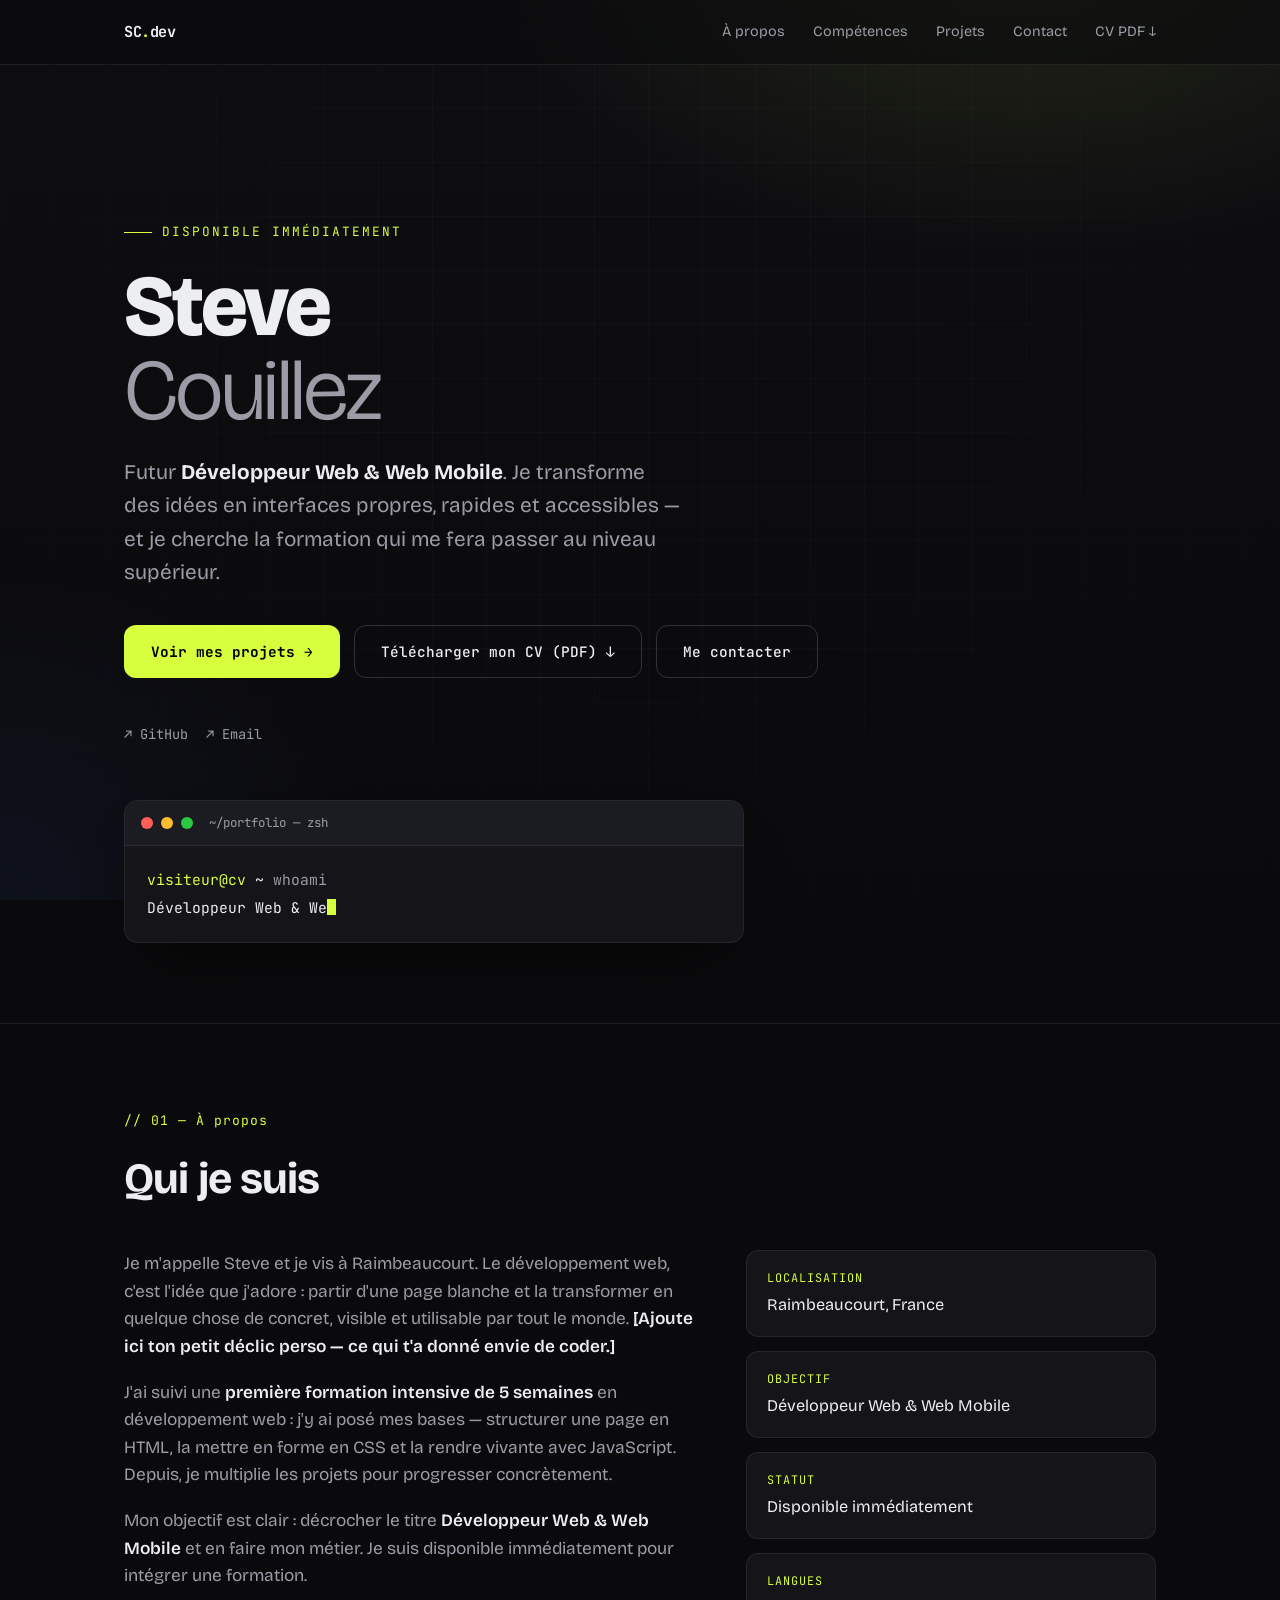
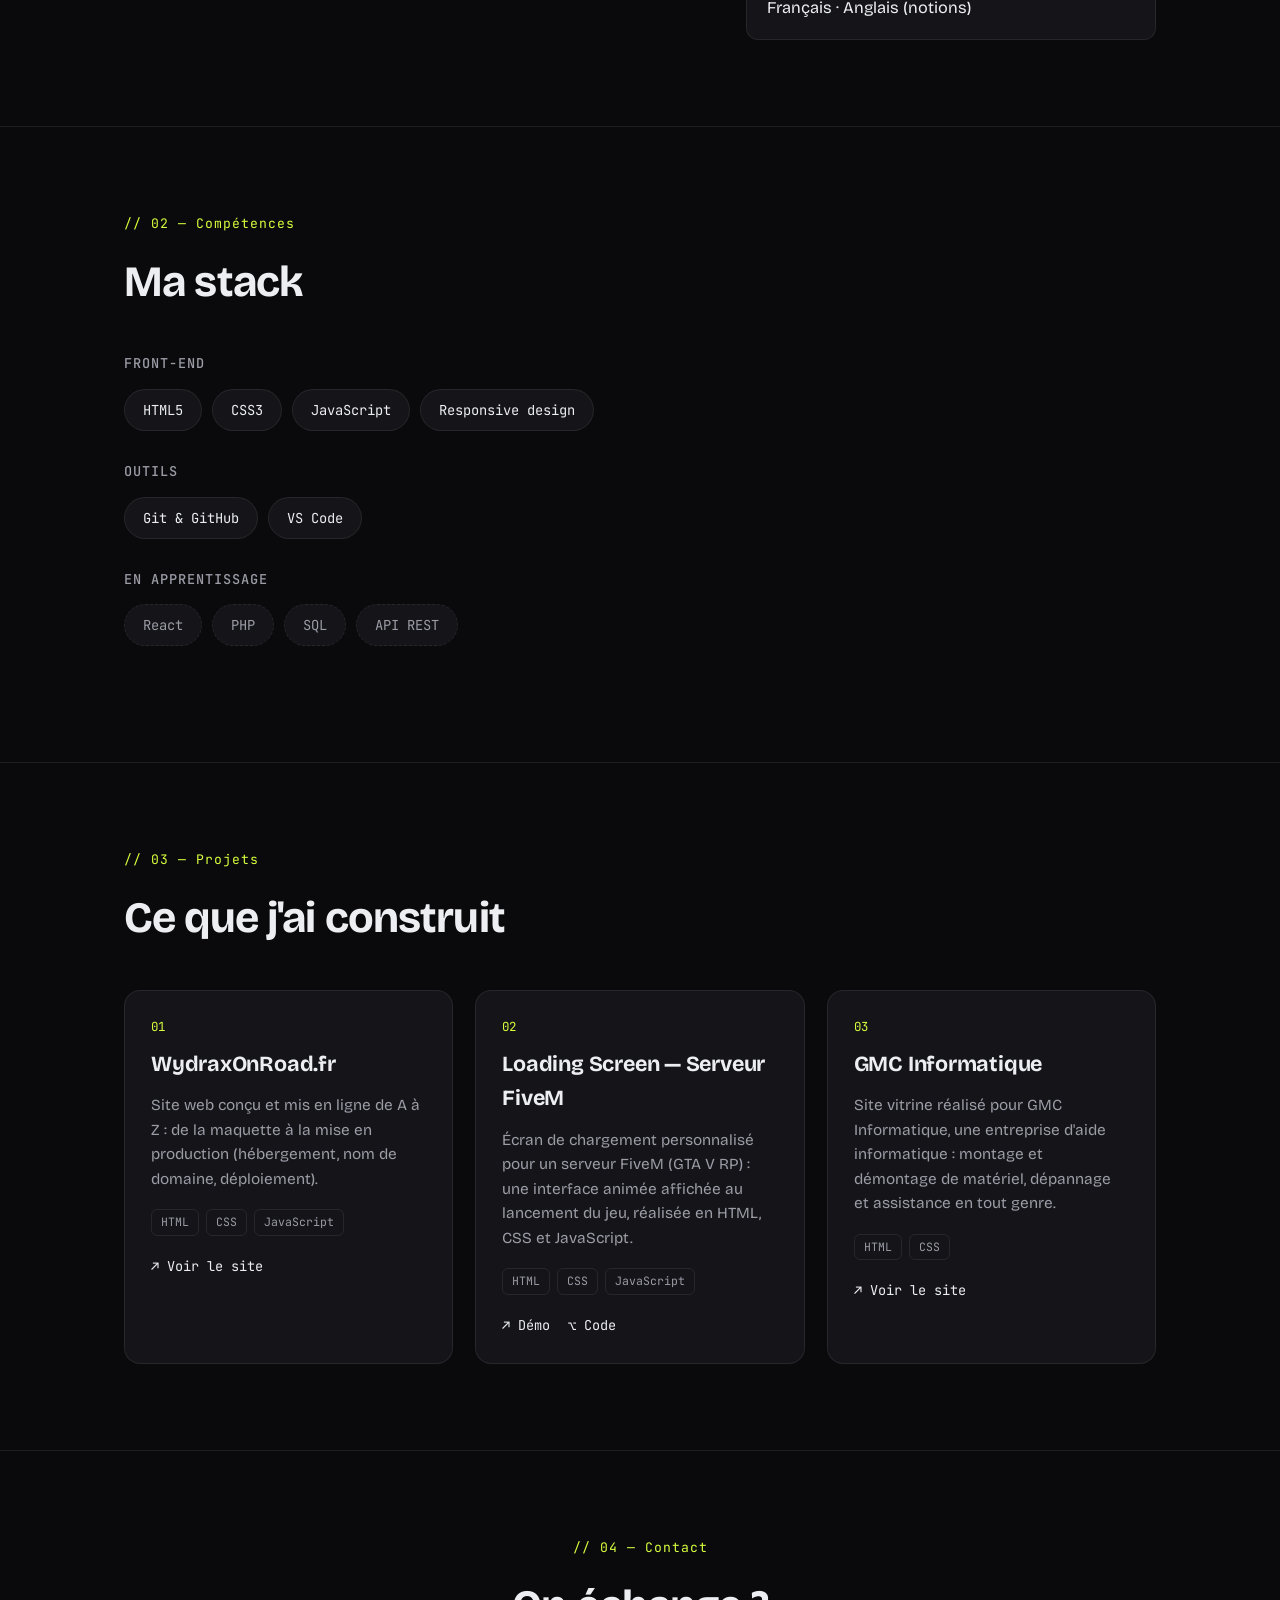
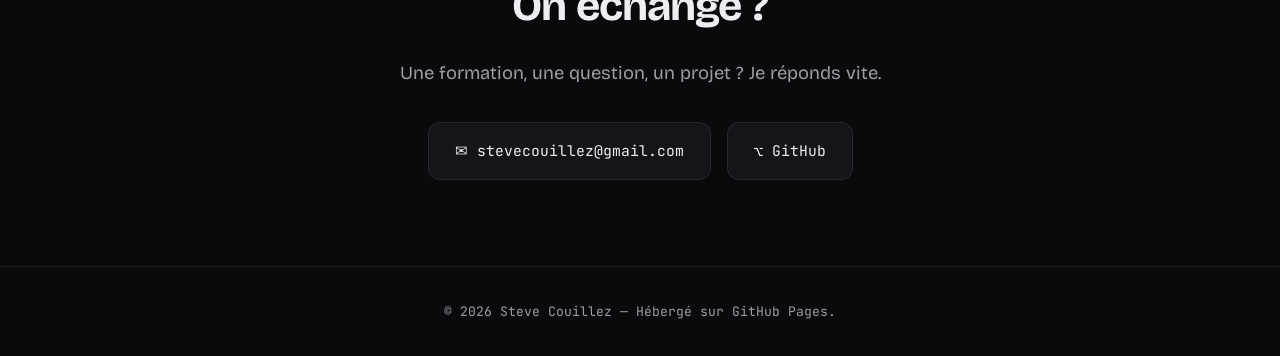
==== index.html @ 57ec1c97 "Add download links for CV in index.html" ====
<!DOCTYPE html>
<!--
  ════════════════════════════════════════════════════════════════
  CV / PORTFOLIO — Steve Couillez · Développeur Web & Web Mobile
  ────────────────────────────────────────────────────────────────
  POUR METTRE À JOUR LE SITE :
   - Édite ce fichier sur GitHub (icône crayon) ou ré-uploade-le.
   - Garde bien le nom  index.html . Pages redéploie tout seul (~1 min).
  ════════════════════════════════════════════════════════════════
-->
<html lang="fr">
<head>
<meta charset="UTF-8" />
<meta name="viewport" content="width=device-width, initial-scale=1.0" />
<title>Steve Couillez — Développeur Web &amp; Web Mobile</title>
<meta name="description" content="CV en ligne de Steve Couillez, en formation Développeur Web & Web Mobile." />

<link rel="preconnect" href="https://fonts.googleapis.com">
<link rel="preconnect" href="https://fonts.gstatic.com" crossorigin>
<link href="https://fonts.googleapis.com/css2?family=Bricolage+Grotesque:opsz,wght@12..96,300;12..96,400;12..96,500;12..96,700;12..96,800&family=JetBrains+Mono:wght@400;500;700&display=swap" rel="stylesheet">

<style>
  :root{
    --bg:#0a0a0c;
    --bg-2:#0e0e12;
    --surface:#141419;
    --surface-2:#1b1b22;
    --border:rgba(255,255,255,.08);
    --border-strong:rgba(255,255,255,.16);
    --text:#edeef2;
    --muted:#9b9ca6;
    --accent:#d7ff3e;
    --accent-dim:rgba(215,255,62,.14);
    --font-display:'Bricolage Grotesque',sans-serif;
    --font-mono:'JetBrains Mono',monospace;
    --maxw:1080px;
  }

  *{margin:0;padding:0;box-sizing:border-box}
  html{scroll-behavior:smooth;scroll-padding-top:90px}

  body{
    background:var(--bg);
    color:var(--text);
    font-family:var(--font-display);
    font-weight:400;
    line-height:1.6;
    -webkit-font-smoothing:antialiased;
    overflow-x:hidden;
    position:relative;
  }

  body::before{
    content:"";position:fixed;inset:0;z-index:-2;
    background:
      radial-gradient(900px 500px at 80% -5%, rgba(215,255,62,.10), transparent 60%),
      radial-gradient(700px 600px at 0% 100%, rgba(70,120,255,.07), transparent 55%),
      linear-gradient(var(--bg-2),var(--bg));
  }
  body::after{
    content:"";position:fixed;inset:0;z-index:-1;pointer-events:none;
    background-image:
      linear-gradient(rgba(255,255,255,.022) 1px,transparent 1px),
      linear-gradient(90deg,rgba(255,255,255,.022) 1px,transparent 1px);
    background-size:54px 54px;
    mask-image:radial-gradient(circle at 50% 35%,#000 30%,transparent 90%);
  }

  ::selection{background:var(--accent);color:#000}

  a{color:inherit;text-decoration:none}
  .wrap{max-width:var(--maxw);margin:0 auto;padding:0 24px}

  .mono{font-family:var(--font-mono);font-weight:500}
  .accent{color:var(--accent)}

  header.nav{
    position:sticky;top:0;z-index:50;
    backdrop-filter:blur(14px);
    background:rgba(10,10,12,.6);
    border-bottom:1px solid var(--border);
  }
  .nav-inner{display:flex;align-items:center;justify-content:space-between;height:64px}
  .brand{font-family:var(--font-mono);font-weight:700;letter-spacing:-.5px;font-size:.95rem}
  .brand .dot{color:var(--accent)}
  .nav-links{display:flex;gap:28px;align-items:center}
  .nav-links a{font-size:.9rem;color:var(--muted);transition:color .2s;position:relative}
  .nav-links a:hover{color:var(--text)}
  .nav-links a::after{content:"";position:absolute;left:0;bottom:-6px;height:2px;width:0;background:var(--accent);transition:width .25s}
  .nav-links a:hover::after{width:100%}
  .burger{display:none;background:none;border:0;color:var(--text);font-size:1.5rem;line-height:1;cursor:pointer;padding:6px 4px}

  .hero{padding:clamp(70px,12vw,150px) 0 80px}
  .eyebrow{
    font-family:var(--font-mono);font-size:.8rem;color:var(--accent);
    letter-spacing:2px;text-transform:uppercase;margin-bottom:22px;
    display:inline-flex;align-items:center;gap:10px;
  }
  .eyebrow::before{content:"";width:28px;height:1px;background:var(--accent)}
  .hero h1{
    font-size:clamp(2.6rem,8vw,5.4rem);font-weight:800;line-height:.98;
    letter-spacing:-.03em;margin-bottom:22px;
  }
  .hero h1 .line2{color:var(--muted);font-weight:300}
  .hero .lead{font-size:clamp(1.05rem,2.4vw,1.3rem);color:var(--muted);max-width:560px;margin-bottom:36px}
  .hero-cta{display:flex;gap:14px;flex-wrap:wrap;margin-bottom:46px}
  .btn{
    font-family:var(--font-mono);font-size:.9rem;font-weight:500;
    padding:14px 26px;border-radius:12px;transition:.2s;cursor:pointer;border:1px solid transparent;
    display:inline-flex;align-items:center;gap:10px;
  }
  .btn-primary{background:var(--accent);color:#000;font-weight:700}
  .btn-primary:hover{transform:translateY(-2px);box-shadow:0 14px 30px rgba(215,255,62,.25)}
  .btn-ghost{border-color:var(--border-strong);color:var(--text)}
  .btn-ghost:hover{border-color:var(--accent);color:var(--accent)}
  .socials{display:flex;gap:18px;flex-wrap:wrap}
  .socials a{color:var(--muted);font-family:var(--font-mono);font-size:.85rem;transition:.2s}
  .socials a:hover{color:var(--accent)}

  .terminal{
    margin-top:54px;border:1px solid var(--border);border-radius:14px;overflow:hidden;
    background:var(--surface);box-shadow:0 30px 60px -30px rgba(0,0,0,.8);max-width:620px;
  }
  .term-bar{display:flex;align-items:center;gap:8px;padding:12px 16px;border-bottom:1px solid var(--border);background:var(--surface-2)}
  .term-bar i{width:12px;height:12px;border-radius:50%;display:block;flex:none}
  .term-bar i:nth-child(1){background:#ff5f57}
  .term-bar i:nth-child(2){background:#febc2e}
  .term-bar i:nth-child(3){background:#28c840}
  .term-bar span{margin-left:8px;font-family:var(--font-mono);font-size:.78rem;color:var(--muted)}
  .term-body{padding:20px 22px;font-family:var(--font-mono);font-size:.92rem;line-height:1.9;word-break:break-word}
  .term-body .prompt{color:var(--accent)}
  .term-body .out{color:var(--muted)}
  #typed{color:var(--text)}
  .cursor{display:inline-block;width:9px;height:1.05em;background:var(--accent);vertical-align:-2px;animation:blink 1s steps(1) infinite}
  @keyframes blink{50%{opacity:0}}

  section{padding:86px 0;border-top:1px solid var(--border)}
  .sec-tag{font-family:var(--font-mono);color:var(--accent);font-size:.82rem;letter-spacing:1px;margin-bottom:14px}
  .sec-title{font-size:clamp(1.8rem,4vw,2.7rem);font-weight:700;letter-spacing:-.02em;margin-bottom:36px}

  .about-grid{display:grid;grid-template-columns:1.4fr 1fr;gap:48px;align-items:start}
  .about-grid p{color:var(--muted);font-size:1.08rem;margin-bottom:18px}
  .about-grid p strong{color:var(--text);font-weight:600}
  .facts{display:flex;flex-direction:column;gap:14px}
  .fact{border:1px solid var(--border);border-radius:12px;padding:18px 20px;background:var(--surface)}
  .fact .k{font-family:var(--font-mono);font-size:.74rem;color:var(--accent);letter-spacing:1px;text-transform:uppercase}
  .fact .v{font-size:1.02rem;margin-top:4px}

  .skill-block{margin-bottom:30px}
  .skill-block h3{font-family:var(--font-mono);font-size:.85rem;color:var(--muted);font-weight:500;margin-bottom:14px;letter-spacing:1px}
  .chips{display:flex;flex-wrap:wrap;gap:10px}
  .chip{border:1px solid var(--border);background:var(--surface);border-radius:999px;padding:9px 18px;font-family:var(--font-mono);font-size:.86rem;transition:.2s;cursor:default}
  .chip:hover{border-color:var(--accent);color:var(--accent);transform:translateY(-2px)}
  .chip.learning{border-style:dashed;color:var(--muted)}

  .projects{display:grid;grid-template-columns:repeat(auto-fit,minmax(min(100%,300px),1fr));gap:22px}
  .card{border:1px solid var(--border);border-radius:16px;background:var(--surface);padding:26px;transition:.25s;position:relative;overflow:hidden}
  .card::before{content:"";position:absolute;inset:0;background:var(--accent-dim);opacity:0;transition:.25s}
  .card:hover{transform:translateY(-5px);border-color:var(--border-strong)}
  .card:hover::before{opacity:1}
  .card>*{position:relative}
  .card .num{font-family:var(--font-mono);font-size:.78rem;color:var(--accent)}
  .card h3{font-size:1.35rem;font-weight:700;margin:10px 0 12px;letter-spacing:-.01em}
  .card p{color:var(--muted);font-size:.96rem;margin-bottom:18px}
  .tags{display:flex;flex-wrap:wrap;gap:7px;margin-bottom:20px}
  .tags span{font-family:var(--font-mono);font-size:.72rem;color:var(--muted);border:1px solid var(--border);padding:3px 9px;border-radius:6px}
  .card-links{display:flex;gap:18px;flex-wrap:wrap;font-family:var(--font-mono);font-size:.85rem}
  .card-links a{color:var(--text);transition:.2s;display:inline-flex;align-items:center;gap:6px}
  .card-links a:hover{color:var(--accent)}

  .contact{text-align:center}
  .contact .sec-title{margin-bottom:18px}
  .contact .lead{color:var(--muted);font-size:1.15rem;max-width:520px;margin:0 auto 34px}
  .contact-grid{display:flex;gap:16px;justify-content:center;flex-wrap:wrap}
  .contact-grid a{border:1px solid var(--border);border-radius:12px;padding:16px 26px;background:var(--surface);font-family:var(--font-mono);font-size:.92rem;transition:.2s;word-break:break-word}
  .contact-grid a:hover{border-color:var(--accent);color:var(--accent);transform:translateY(-3px)}

  footer{border-top:1px solid var(--border);padding:34px 0;text-align:center;color:var(--muted);font-family:var(--font-mono);font-size:.82rem}

  .reveal{opacity:0;transform:translateY(28px);transition:opacity .7s ease,transform .7s ease}
  .reveal.in{opacity:1;transform:none}

  /* ───────── MOBILE ───────── */
  @media(max-width:760px){
    .burger{display:block}

    /* Menu déroulant plein écran sous la barre */
    .nav-links{
      display:none;
      position:absolute;
      top:100%; left:0; right:0;
      flex-direction:column;
      align-items:stretch;
      gap:0;
      background:rgba(10,10,12,.98);
      backdrop-filter:blur(14px);
      border-bottom:1px solid var(--border);
      padding:4px 24px 14px;
    }
    .nav-links.open{display:flex}
    .nav-links a{
      padding:15px 2px;
      font-size:1rem;
      color:var(--text);
      border-bottom:1px solid var(--border);
    }
    .nav-links a:last-child{border-bottom:0}
    .nav-links a::after{display:none}

    .hero{padding:60px 0 50px}
    .hero h1{font-size:clamp(2.4rem,13vw,3.4rem)}
    .terminal{margin-top:38px}
    section{padding:60px 0}
    .about-grid{grid-template-columns:1fr;gap:30px}
    .sec-title{margin-bottom:28px}
  }

  @media(max-width:430px){
    .wrap{padding:0 18px}
    .hero-cta{gap:10px}
    .hero-cta .btn{flex:1 1 auto;justify-content:center}
    .btn{padding:13px 18px;font-size:.85rem}
    .term-body{padding:16px 16px;font-size:.85rem}
    .card{padding:22px}
    .contact-grid{flex-direction:column}
    .contact-grid a{text-align:center}
  }

  @media(prefers-reduced-motion:reduce){
    *{animation:none!important;transition:none!important}
    .reveal{opacity:1;transform:none}
  }
</style>
</head>
<body>

<!-- ───────── NAV ───────── -->
<header class="nav">
  <div class="wrap nav-inner">
    <a href="#top" class="brand">SC<span class="dot">.</span>dev</a>
    <nav class="nav-links" id="navLinks">
      <a href="#apropos">À propos</a>
      <a href="#competences">Compétences</a>
      <a href="#projets">Projets</a>
      <a href="#contact">Contact</a>
      <a href="cv-steve-couillez.pdf" download>CV PDF ↓</a>
    </nav>
    <button class="burger" id="burger" aria-label="Ouvrir le menu" aria-expanded="false" aria-controls="navLinks">≡</button>
  </div>
</header>

<!-- ───────── HERO ───────── -->
<main id="top">
<section class="hero" style="border-top:0">
  <div class="wrap">
    <div class="eyebrow reveal">Disponible immédiatement</div>
    <h1 class="reveal">Steve<br><span class="line2">Couillez</span></h1>
    <p class="lead reveal">
      Futur <strong style="color:var(--text)">Développeur Web &amp; Web Mobile</strong>.
      Je transforme des idées en interfaces propres, rapides et accessibles —
      et je cherche la formation qui me fera passer au niveau supérieur.
    </p>
    <div class="hero-cta reveal">
      <a href="#projets" class="btn btn-primary">Voir mes projets →</a>
      <a href="cv-steve-couillez.pdf" download class="btn btn-ghost">Télécharger mon CV (PDF) ↓</a>
      <a href="#contact" class="btn btn-ghost">Me contacter</a>
    </div>
    <div class="socials reveal">
      <a href="https://github.com/CouillezSteve" target="_blank" rel="noopener">↗ GitHub</a>
      <a href="mailto:stevecouillez@gmail.com">↗ Email</a>
    </div>

    <div class="terminal reveal">
      <div class="term-bar"><i></i><i></i><i></i><span>~/portfolio — zsh</span></div>
      <div class="term-body">
        <div><span class="prompt">visiteur@cv</span> ~ <span class="out">whoami</span></div>
        <div><span id="typed"></span><span class="cursor"></span></div>
      </div>
    </div>
  </div>
</section>

<!-- ───────── À PROPOS ───────── -->
<section id="apropos">
  <div class="wrap">
    <div class="sec-tag reveal">// 01 — À propos</div>
    <h2 class="sec-title reveal">Qui je suis</h2>
    <div class="about-grid">
      <div class="reveal">
        <p>
          Je m'appelle Steve et je vis à Raimbeaucourt. Le développement web, c'est l'idée
          que j'adore : partir d'une page blanche et la transformer en quelque chose de
          concret, visible et utilisable par tout le monde.
          <strong>[Ajoute ici ton petit déclic perso — ce qui t'a donné envie de coder.]</strong>
        </p>
        <p>
          J'ai suivi une <strong>première formation intensive de 5 semaines</strong> en
          développement web : j'y ai posé mes bases — structurer une page en HTML, la mettre
          en forme en CSS et la rendre vivante avec JavaScript. Depuis, je multiplie les
          projets pour progresser concrètement.
        </p>
        <p>
          Mon objectif est clair : décrocher le titre
          <strong>Développeur Web &amp; Web Mobile</strong> et en faire mon métier.
          Je suis disponible immédiatement pour intégrer une formation.
        </p>
      </div>
      <div class="facts reveal">
        <div class="fact"><div class="k">Localisation</div><div class="v">Raimbeaucourt, France</div></div>
        <div class="fact"><div class="k">Objectif</div><div class="v">Développeur Web &amp; Web Mobile</div></div>
        <div class="fact"><div class="k">Statut</div><div class="v">Disponible immédiatement</div></div>
        <div class="fact"><div class="k">Langues</div><div class="v">Français · Anglais (notions)</div></div>
      </div>
    </div>
  </div>
</section>

<!-- ───────── COMPÉTENCES ───────── -->
<section id="competences">
  <div class="wrap">
    <div class="sec-tag reveal">// 02 — Compétences</div>
    <h2 class="sec-title reveal">Ma stack</h2>

    <div class="skill-block reveal">
      <h3>FRONT-END</h3>
      <div class="chips">
        <span class="chip">HTML5</span>
        <span class="chip">CSS3</span>
        <span class="chip">JavaScript</span>
        <span class="chip">Responsive design</span>
      </div>
    </div>

    <div class="skill-block reveal">
      <h3>OUTILS</h3>
      <div class="chips">
        <span class="chip">Git &amp; GitHub</span>
        <span class="chip">VS Code</span>
      </div>
    </div>

    <div class="skill-block reveal">
      <h3>EN APPRENTISSAGE</h3>
      <div class="chips">
        <span class="chip learning">React</span>
        <span class="chip learning">PHP</span>
        <span class="chip learning">SQL</span>
        <span class="chip learning">API REST</span>
      </div>
    </div>
  </div>
</section>

<!-- ───────── PROJETS ───────── -->
<section id="projets">
  <div class="wrap">
    <div class="sec-tag reveal">// 03 — Projets</div>
    <h2 class="sec-title reveal">Ce que j'ai construit</h2>
    <div class="projects">

      <article class="card reveal">
        <div class="num">01</div>
        <h3>WydraxOnRoad.fr</h3>
        <p>
          Site web conçu et mis en ligne de A à Z : de la maquette à la mise en production
          (hébergement, nom de domaine, déploiement).
          <!-- [Précise en une phrase ce que présente le site.] -->
        </p>
        <div class="tags"><span>HTML</span><span>CSS</span><span>JavaScript</span></div>
        <div class="card-links">
          <a href="https://wydraxonroad.fr" target="_blank" rel="noopener">↗ Voir le site</a>
        </div>
      </article>

      <article class="card reveal">
        <div class="num">02</div>
        <h3>Loading Screen — Serveur FiveM</h3>
        <p>
          Écran de chargement personnalisé pour un serveur FiveM (GTA&nbsp;V RP) : une
          interface animée affichée au lancement du jeu, réalisée en HTML, CSS et JavaScript.
        </p>
        <div class="tags"><span>HTML</span><span>CSS</span><span>JavaScript</span></div>
        <div class="card-links">
          <a href="https://couillezsteve.github.io/fivem-loadingscreen/" target="_blank" rel="noopener">↗ Démo</a>
          <a href="https://github.com/CouillezSteve/couillezsteve.github.io/tree/main/fivem-loadingscreen" target="_blank" rel="noopener">⌥ Code</a>
        </div>
      </article>

      <article class="card reveal">
        <div class="num">03</div>
        <h3>GMC Informatique</h3>
        <p>
          Site vitrine réalisé pour GMC Informatique, une entreprise d'aide informatique :
          montage et démontage de matériel, dépannage et assistance en tout genre.
        </p>
        <div class="tags"><span>HTML</span><span>CSS</span></div>
        <div class="card-links">
          <a href="https://ivory-caribou-557162.hostingersite.com/" target="_blank" rel="noopener">↗ Voir le site</a>
        </div>
      </article>

    </div>
  </div>
</section>

<!-- ───────── CONTACT ───────── -->
<section id="contact" class="contact">
  <div class="wrap">
    <div class="sec-tag reveal">// 04 — Contact</div>
    <h2 class="sec-title reveal">On échange&nbsp;?</h2>
    <p class="lead reveal">Une formation, une question, un projet&nbsp;? Je réponds vite.</p>
    <div class="contact-grid reveal">
      <a href="mailto:stevecouillez@gmail.com">✉ stevecouillez@gmail.com</a>
      <a href="https://github.com/CouillezSteve" target="_blank" rel="noopener">⌥ GitHub</a>
    </div>
  </div>
</section>
</main>

<footer>
  <div class="wrap">
    © <span id="year"></span> Steve Couillez — Hébergé sur GitHub Pages.
  </div>
</footer>

<script>
  document.getElementById('year').textContent = new Date().getFullYear();

  // Menu mobile : ouverture / fermeture propre
  (function(){
    var burger = document.getElementById('burger');
    var nav = document.getElementById('navLinks');
    if(!burger || !nav) return;
    function close(){ nav.classList.remove('open'); burger.setAttribute('aria-expanded','false'); burger.textContent='≡'; }
    burger.addEventListener('click', function(){
      var open = nav.classList.toggle('open');
      burger.setAttribute('aria-expanded', open ? 'true' : 'false');
      burger.textContent = open ? '✕' : '≡';
    });
    // Fermer le menu après avoir cliqué sur un lien
    nav.querySelectorAll('a').forEach(function(a){ a.addEventListener('click', close); });
  })();

  // Effet "machine à écrire"
  (function(){
    var el = document.getElementById('typed');
    var text = "Développeur Web & Web Mobile en devenir";
    var i = 0;
    function type(){
      if(i <= text.length){ el.textContent = text.slice(0, i); i++; setTimeout(type, 55); }
    }
    if(!window.matchMedia('(prefers-reduced-motion: reduce)').matches){ setTimeout(type, 600); }
    else { el.textContent = text; }
  })();

  // Apparition au scroll
  var io = new IntersectionObserver(function(entries){
    entries.forEach(function(e){
      if(e.isIntersecting){ e.target.classList.add('in'); io.unobserve(e.target); }
    });
  },{threshold:.12});
  document.querySelectorAll('.reveal').forEach(function(el,idx){
    el.style.transitionDelay = (idx % 4) * 80 + 'ms';
    io.observe(el);
  });
</script>
</body>
</html>
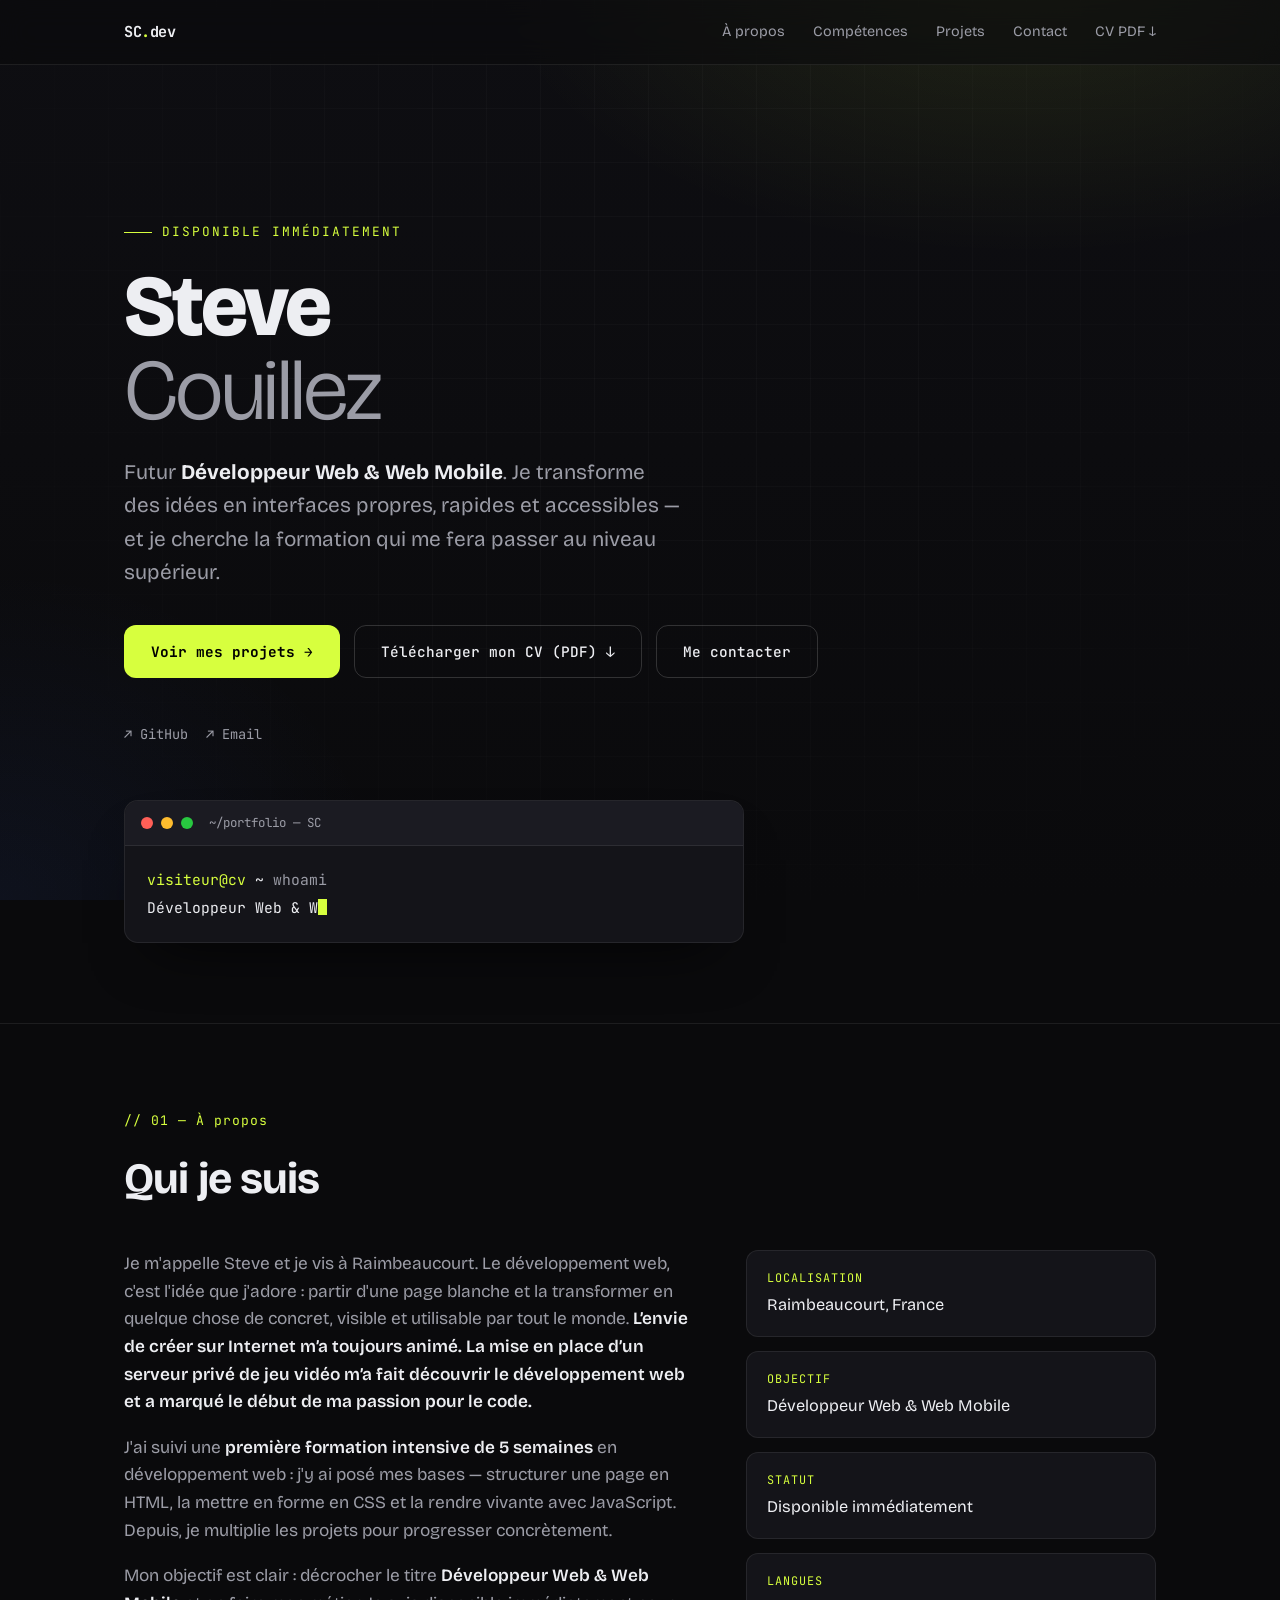
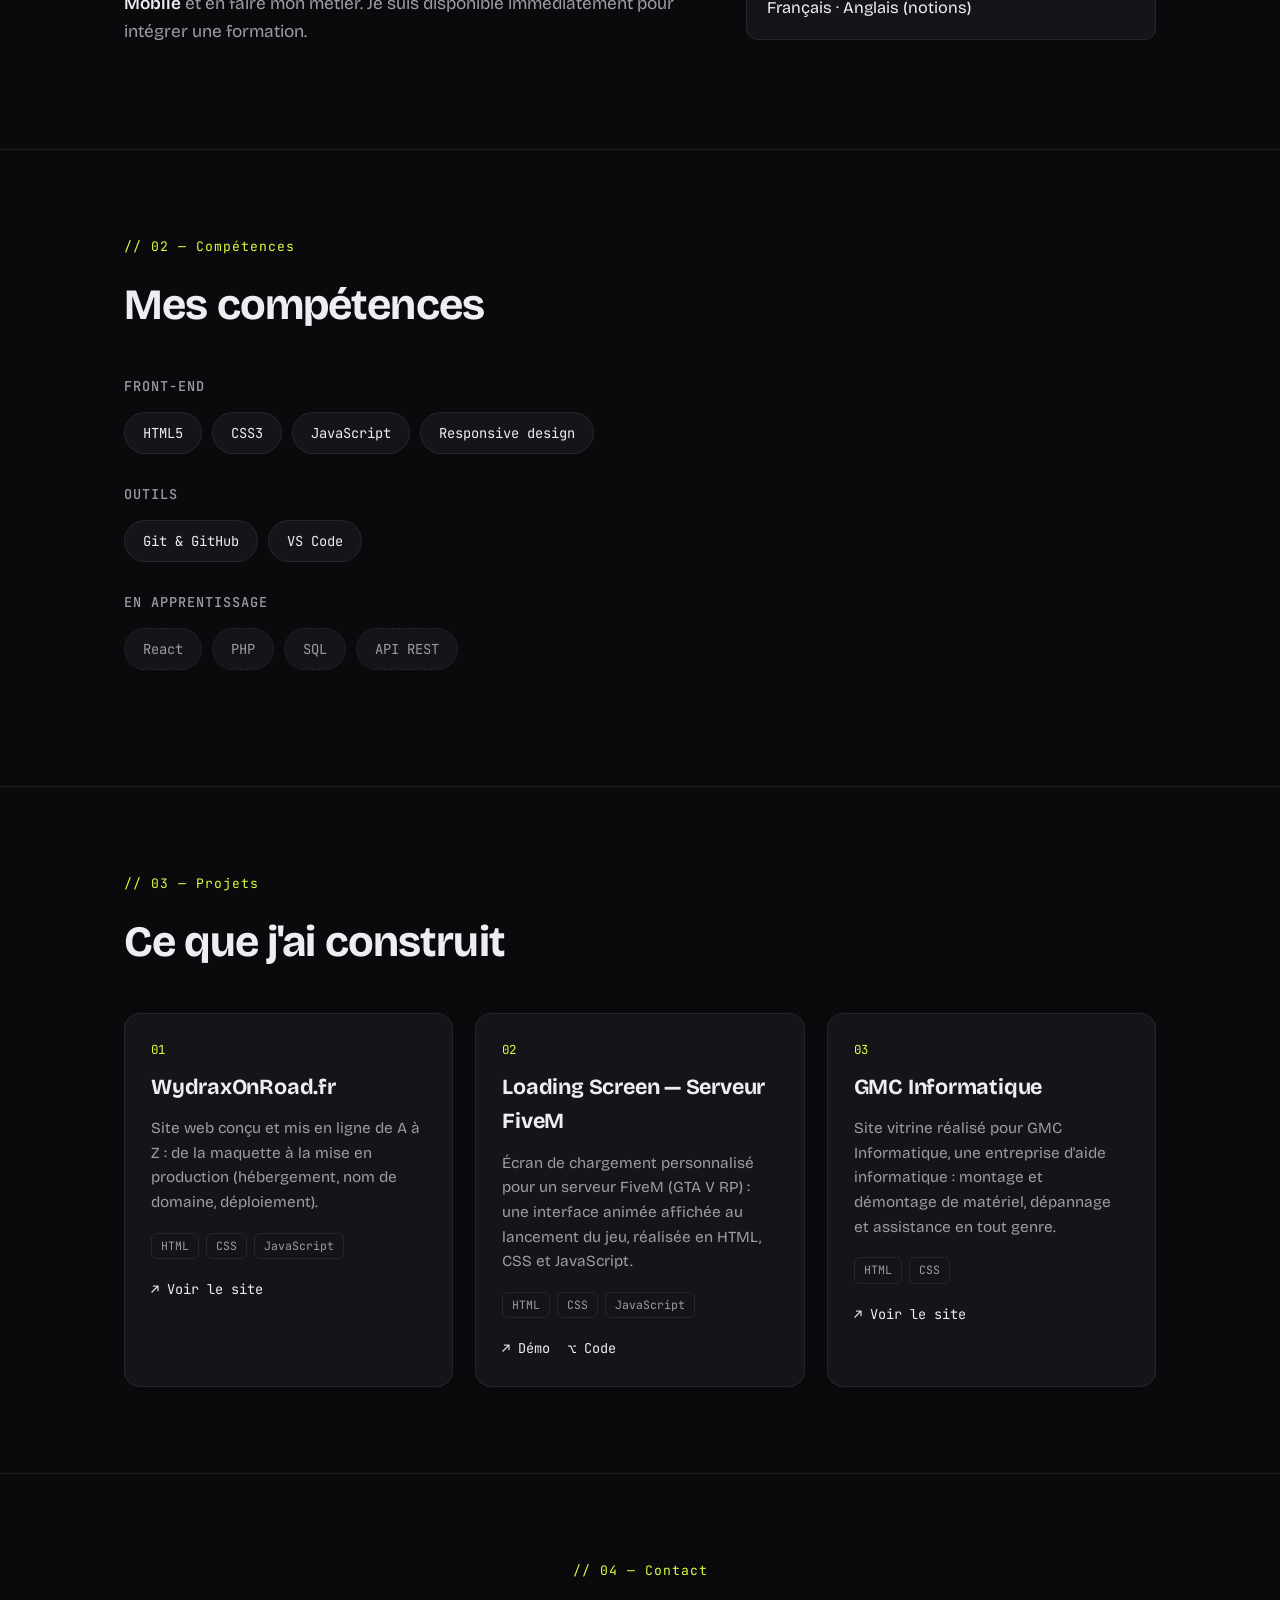
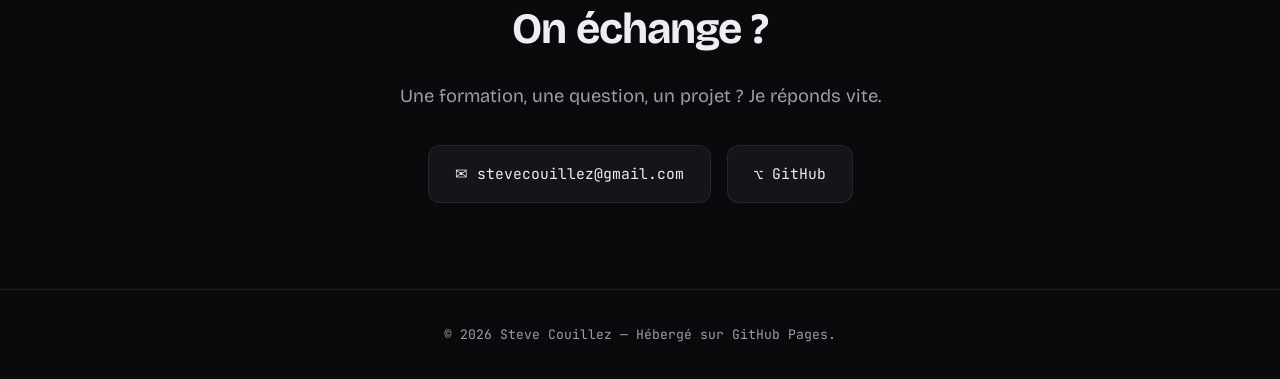
==== commit 125288ca: "Revise introduction text and section title Updated personal introduction and skills section titles." ====
--- a/index.html
+++ b/index.html
@@ -271,7 +271,7 @@
     </div>
 
     <div class="terminal reveal">
-      <div class="term-bar"><i></i><i></i><i></i><span>~/portfolio — zsh</span></div>
+      <div class="term-bar"><i></i><i></i><i></i><span>~/portfolio — SC</span></div>
       <div class="term-body">
         <div><span class="prompt">visiteur@cv</span> ~ <span class="out">whoami</span></div>
         <div><span id="typed"></span><span class="cursor"></span></div>
@@ -291,7 +291,7 @@
           Je m'appelle Steve et je vis à Raimbeaucourt. Le développement web, c'est l'idée
           que j'adore : partir d'une page blanche et la transformer en quelque chose de
           concret, visible et utilisable par tout le monde.
-          <strong>[Ajoute ici ton petit déclic perso — ce qui t'a donné envie de coder.]</strong>
+          <strong>L’envie de créer sur Internet m’a toujours animé. La mise en place d’un serveur privé de jeu vidéo m’a fait découvrir le développement web et a marqué le début de ma passion pour le code.</strong>
         </p>
         <p>
           J'ai suivi une <strong>première formation intensive de 5 semaines</strong> en
@@ -319,7 +319,7 @@
 <section id="competences">
   <div class="wrap">
     <div class="sec-tag reveal">// 02 — Compétences</div>
-    <h2 class="sec-title reveal">Ma stack</h2>
+    <h2 class="sec-title reveal">Mes compétences</h2>
 
     <div class="skill-block reveal">
       <h3>FRONT-END</h3>
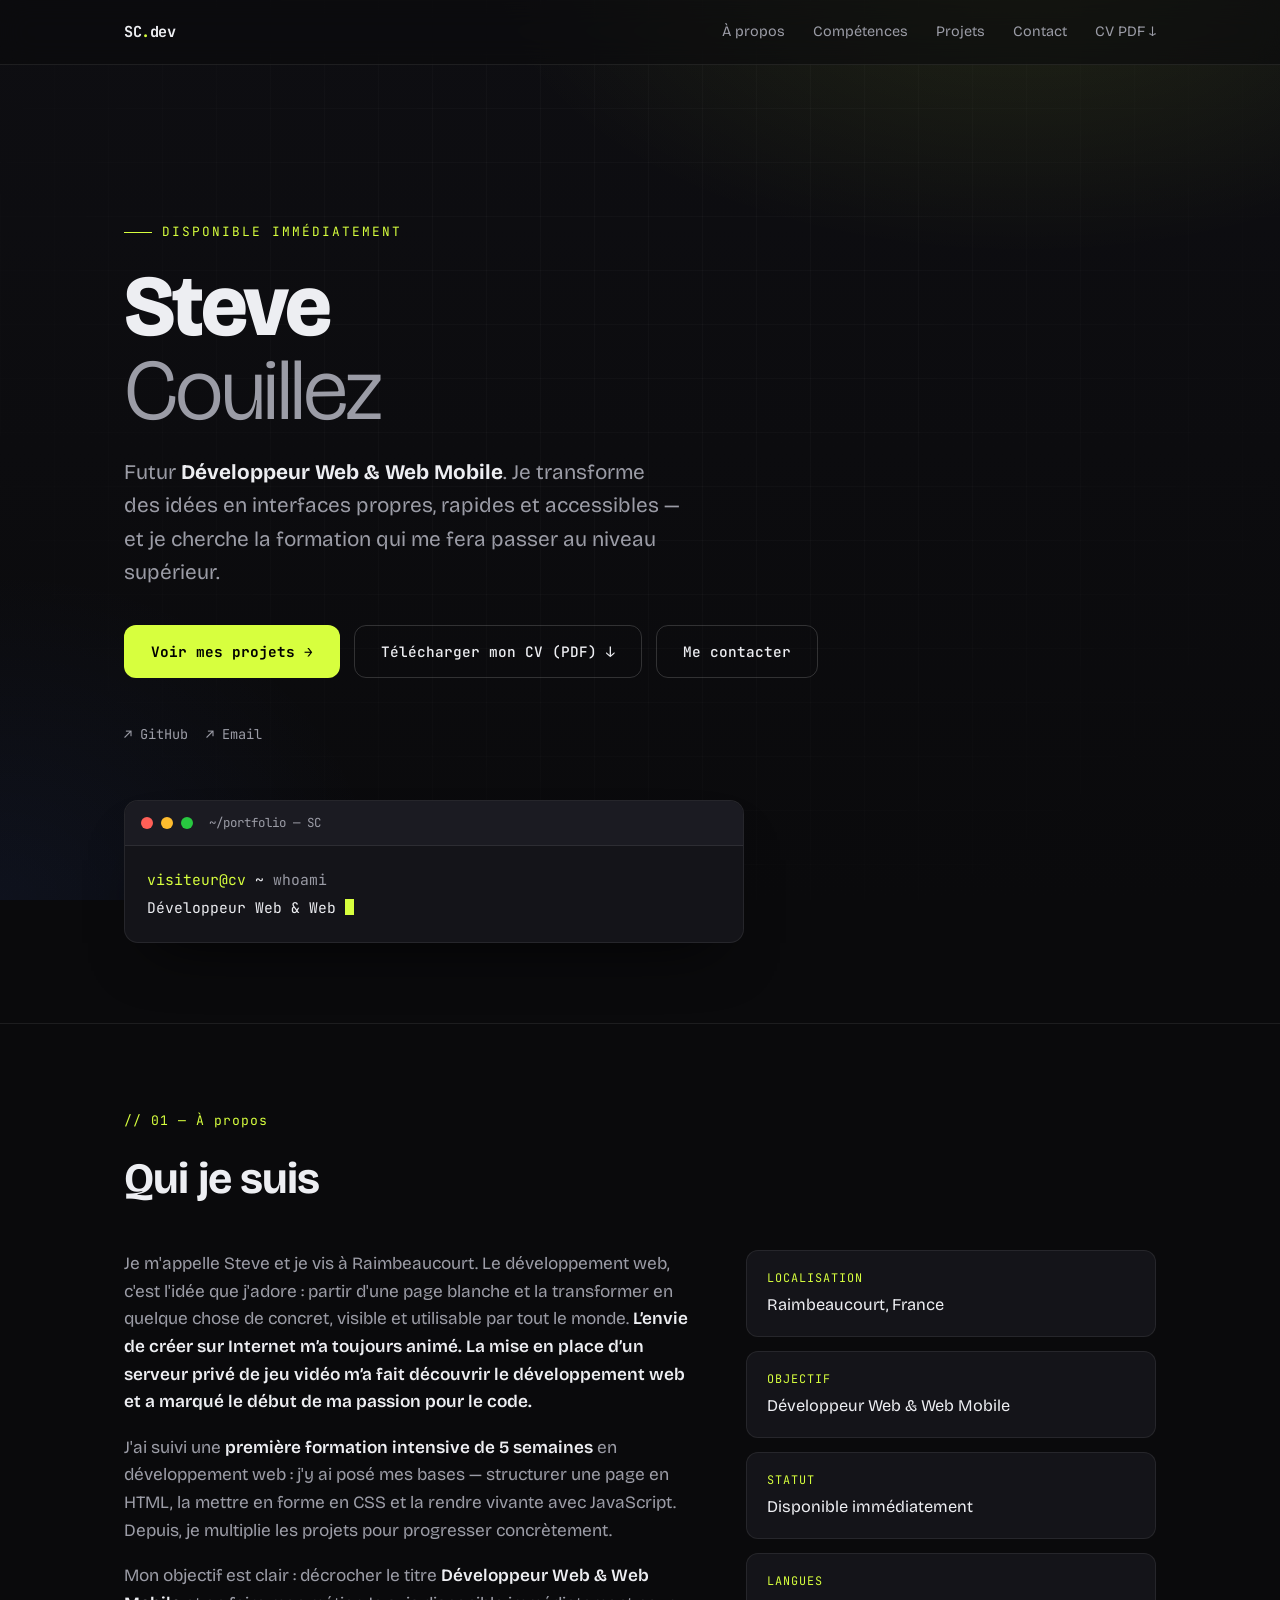
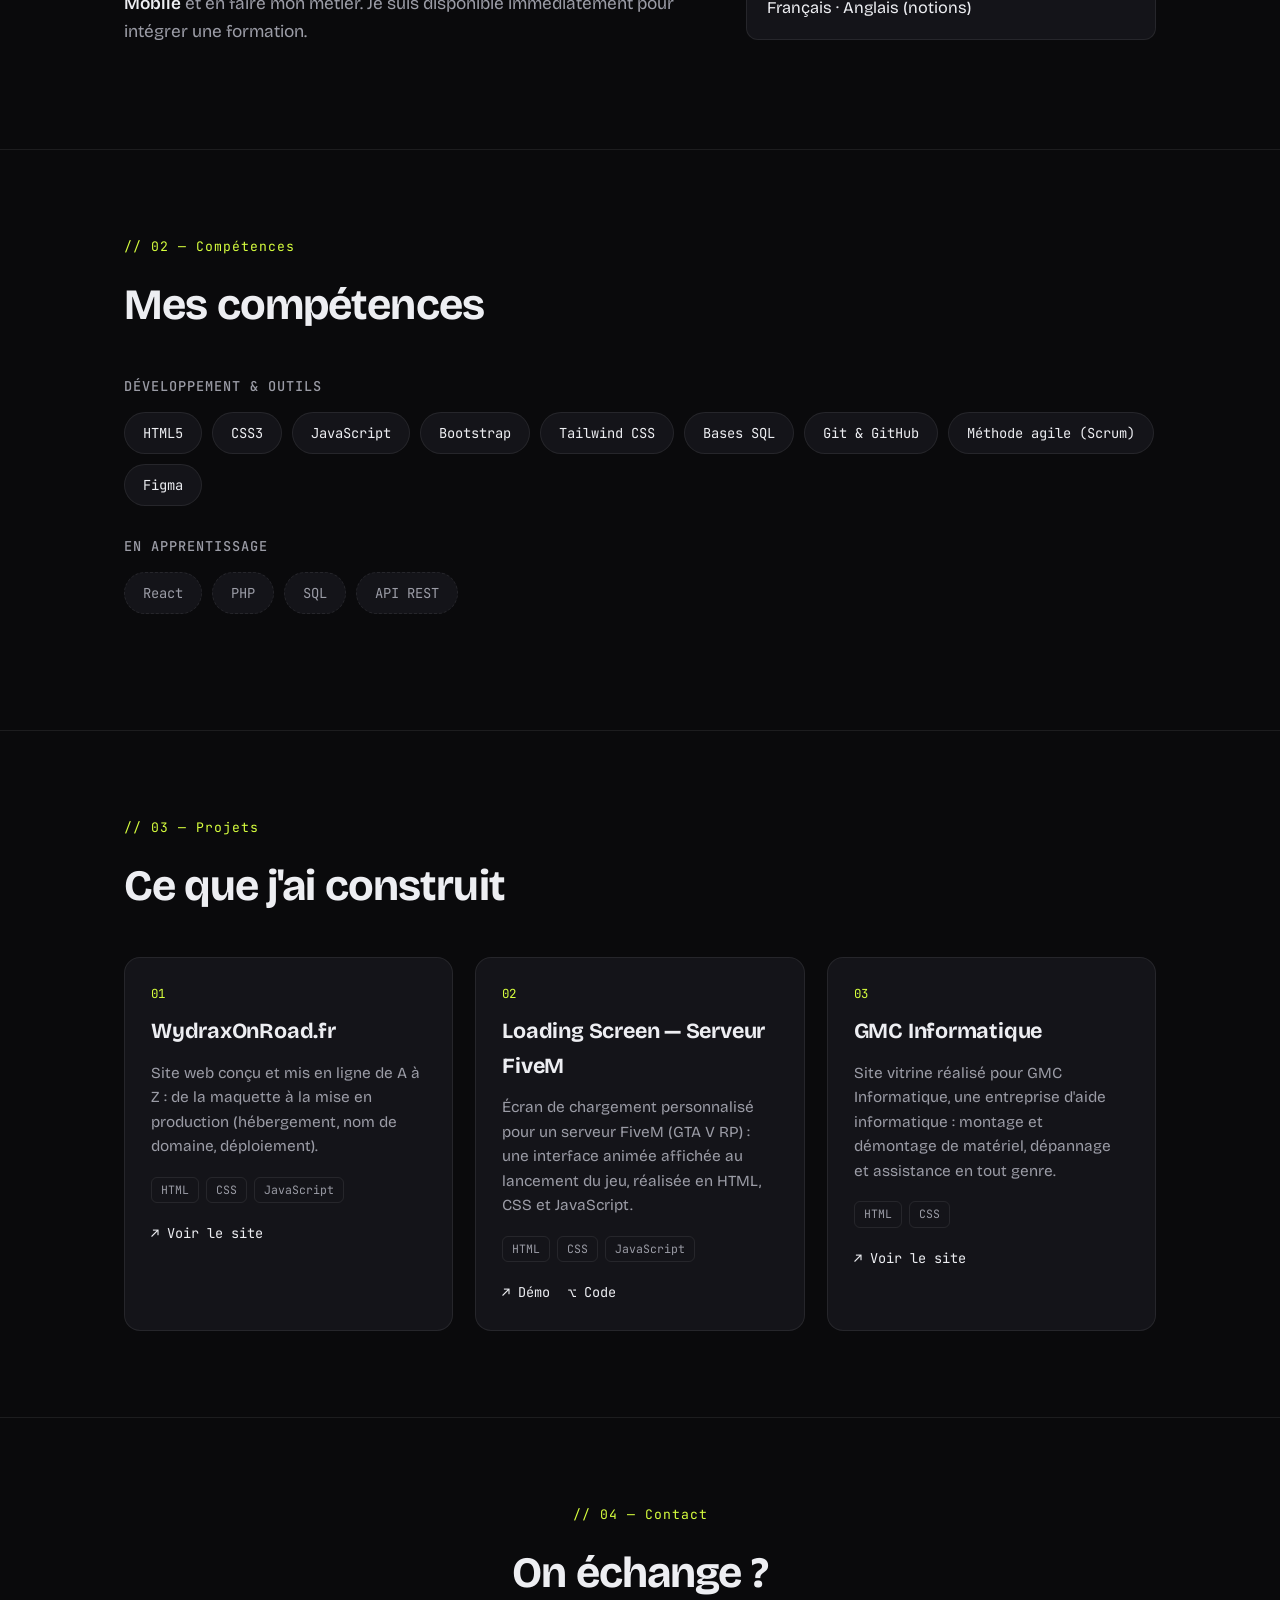
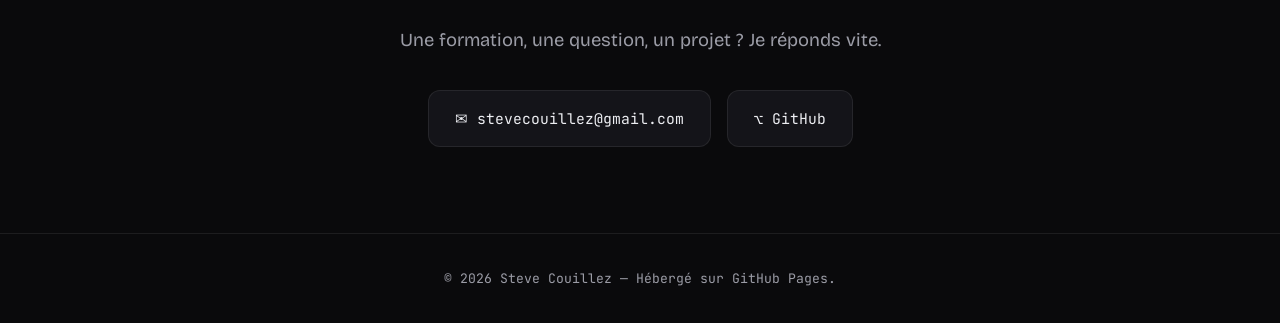
==== commit 03a5c2f7: "Update skill section with new competencies" ====
--- a/index.html
+++ b/index.html
@@ -322,20 +322,17 @@
     <h2 class="sec-title reveal">Mes compétences</h2>
 
     <div class="skill-block reveal">
-      <h3>FRONT-END</h3>
+      <h3>DÉVELOPPEMENT &amp; OUTILS</h3>
       <div class="chips">
         <span class="chip">HTML5</span>
         <span class="chip">CSS3</span>
         <span class="chip">JavaScript</span>
-        <span class="chip">Responsive design</span>
-      </div>
-    </div>
-
-    <div class="skill-block reveal">
-      <h3>OUTILS</h3>
-      <div class="chips">
+        <span class="chip">Bootstrap</span>
+        <span class="chip">Tailwind CSS</span>
+        <span class="chip">Bases SQL</span>
         <span class="chip">Git &amp; GitHub</span>
-        <span class="chip">VS Code</span>
+        <span class="chip">Méthode agile (Scrum)</span>
+        <span class="chip">Figma</span>
       </div>
     </div>
 
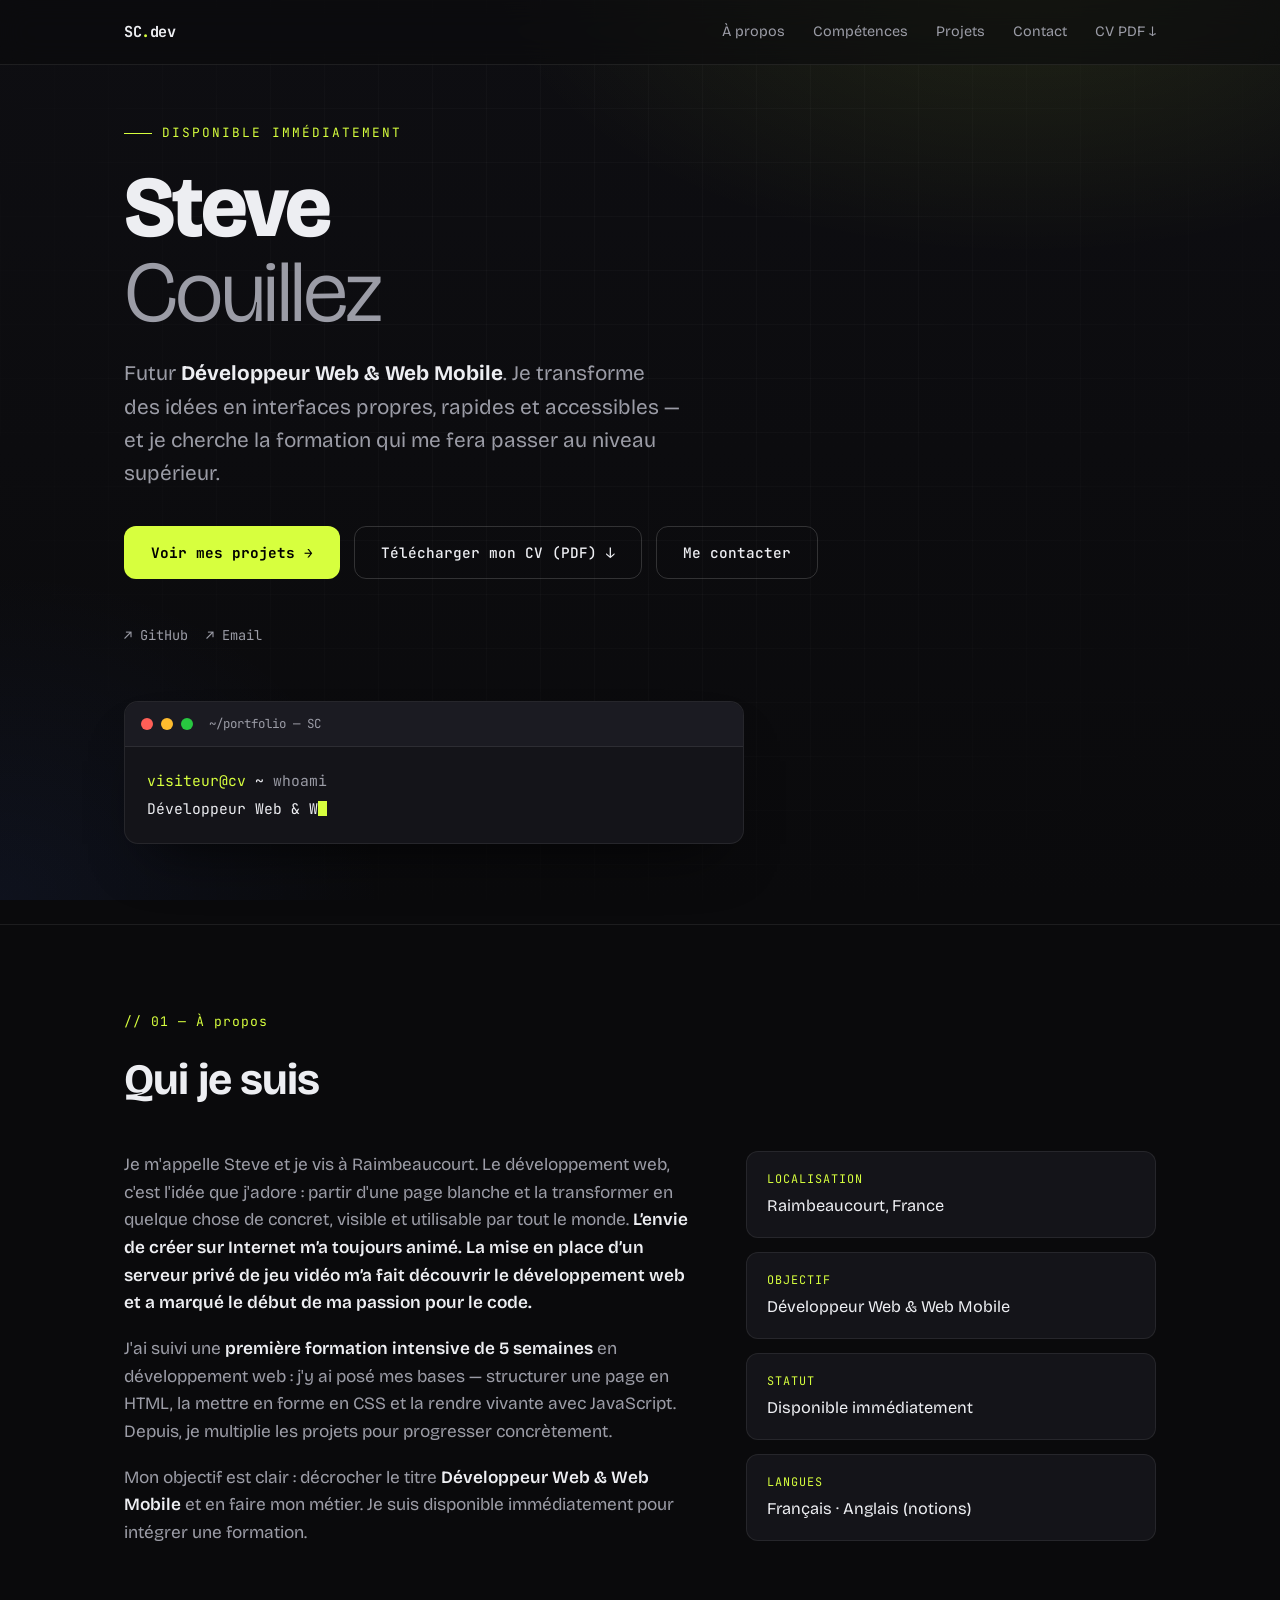
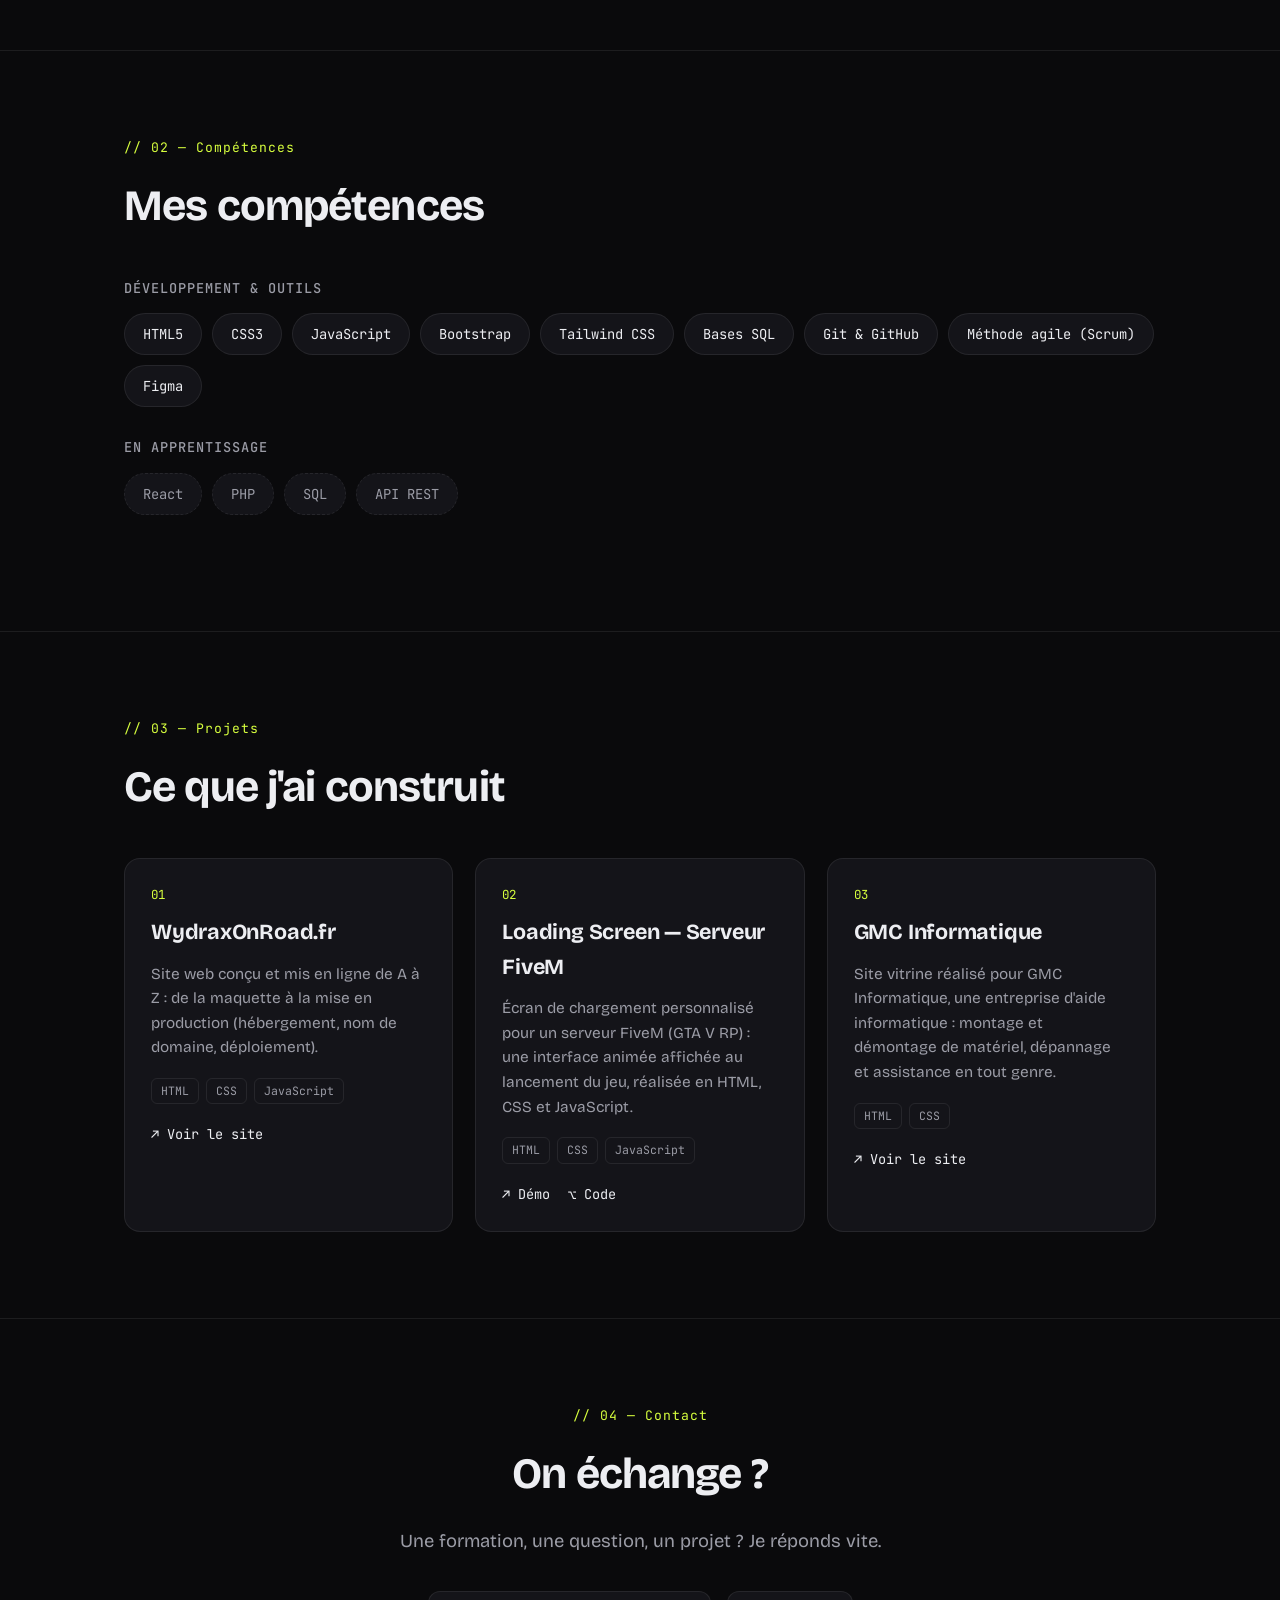
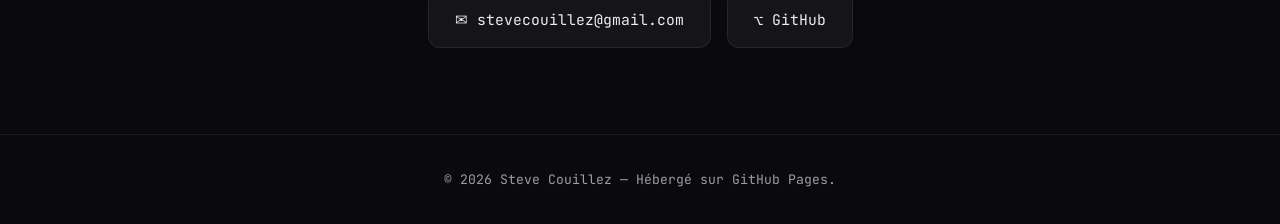
==== commit 072df55d: "Update instructions and adjust hero padding in HTML" ====
--- a/index.html
+++ b/index.html
@@ -4,7 +4,7 @@
   CV / PORTFOLIO — Steve Couillez · Développeur Web & Web Mobile
   ────────────────────────────────────────────────────────────────
   POUR METTRE À JOUR LE SITE :
-   - Édite ce fichier sur GitHub (icône crayon) ou ré-uploade-le.
+   - Édite ce fichier sur GitHub ou ré-uploade-le.
    - Garde bien le nom  index.html . Pages redéploie tout seul (~1 min).
   ════════════════════════════════════════════════════════════════
 -->
@@ -90,7 +90,7 @@
   .nav-links a:hover::after{width:100%}
   .burger{display:none;background:none;border:0;color:var(--text);font-size:1.5rem;line-height:1;cursor:pointer;padding:6px 4px}
 
-  .hero{padding:clamp(70px,12vw,150px) 0 80px}
+  .hero{padding:clamp(28px,4vw,52px) 0 80px}
   .eyebrow{
     font-family:var(--font-mono);font-size:.8rem;color:var(--accent);
     letter-spacing:2px;text-transform:uppercase;margin-bottom:22px;
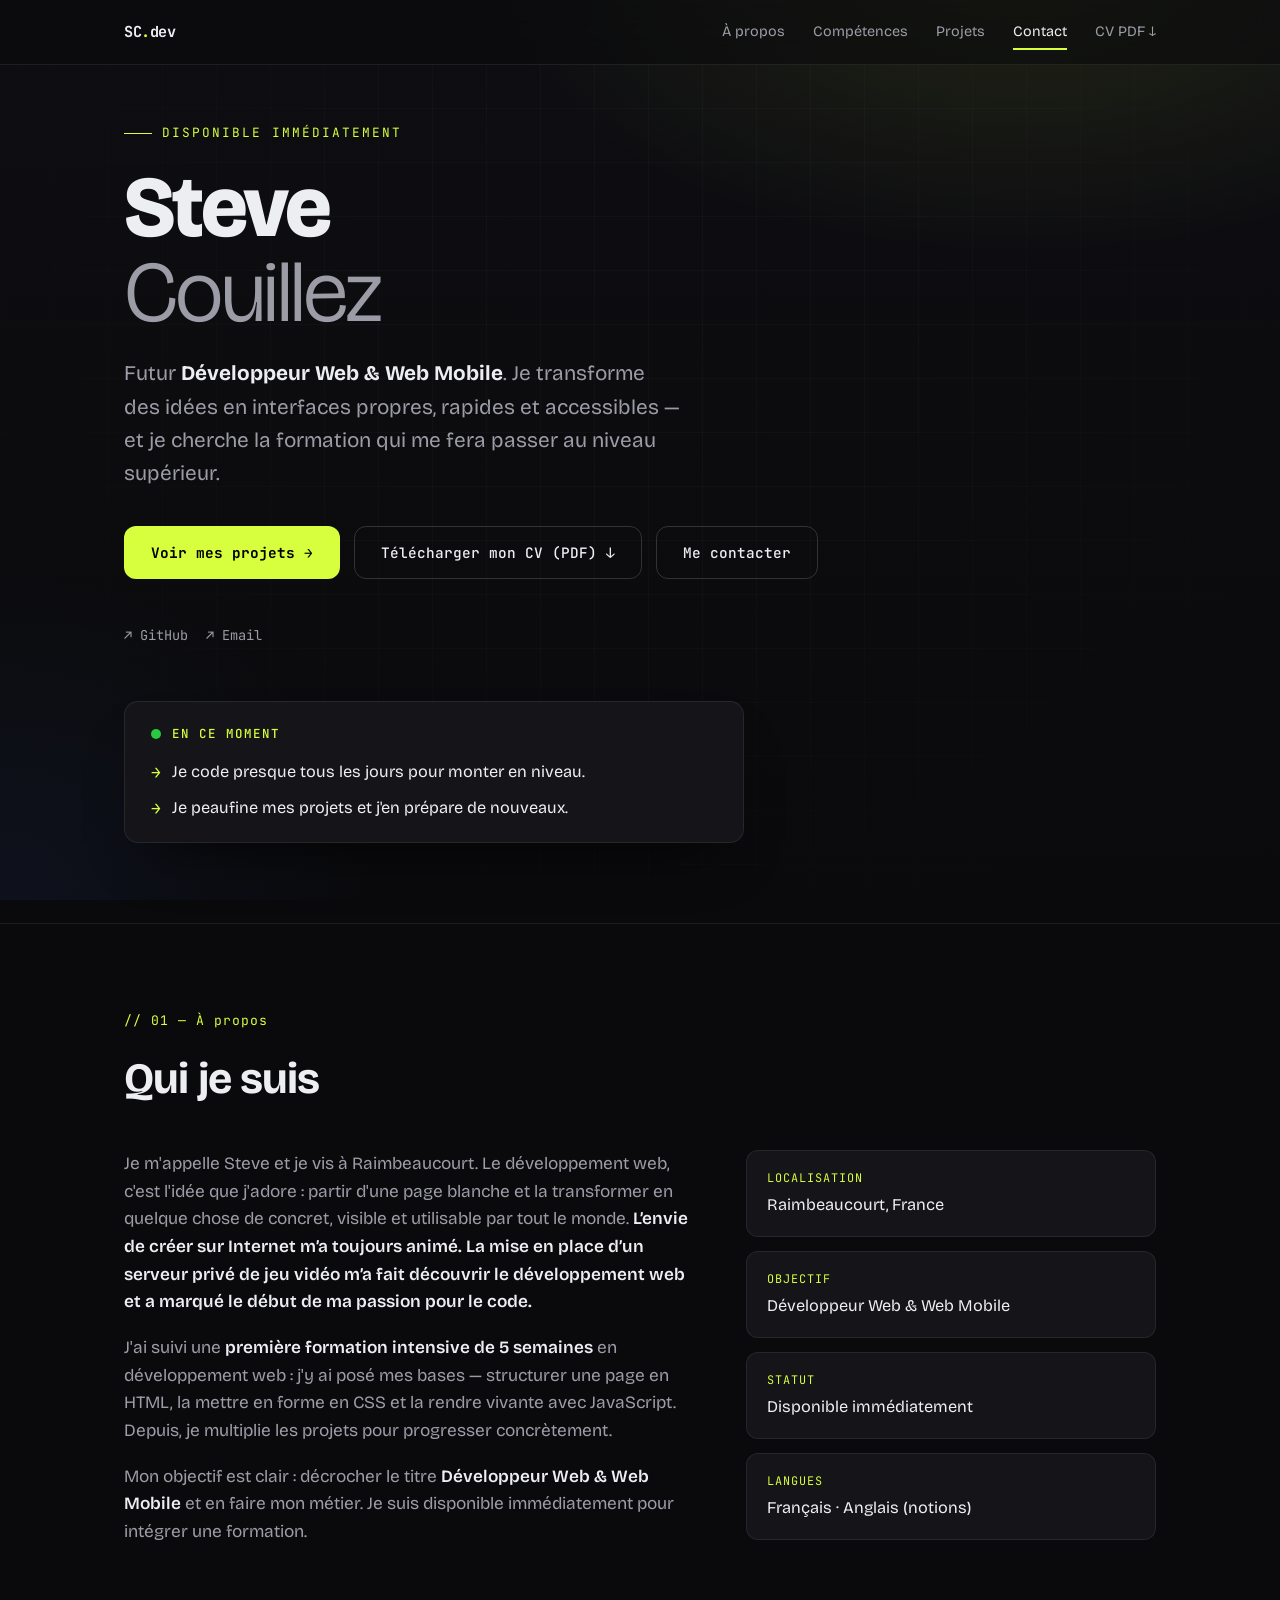
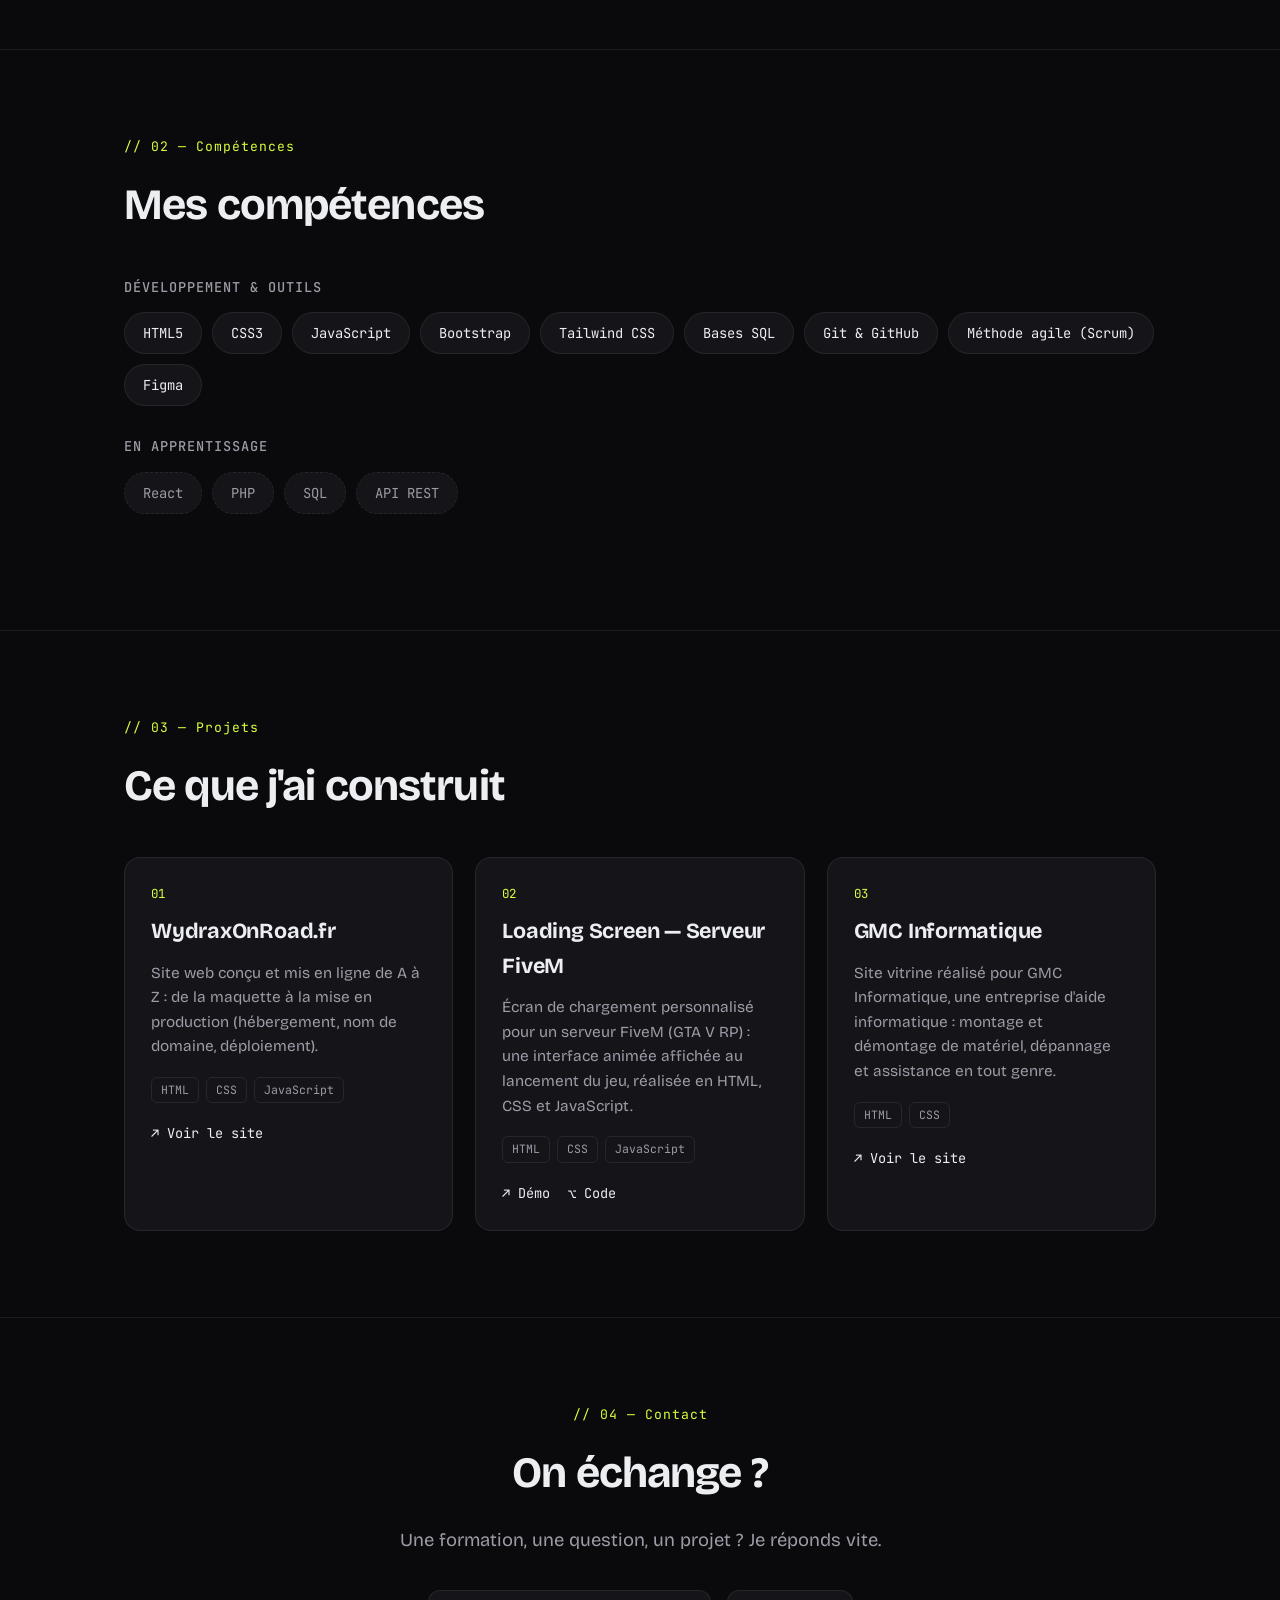
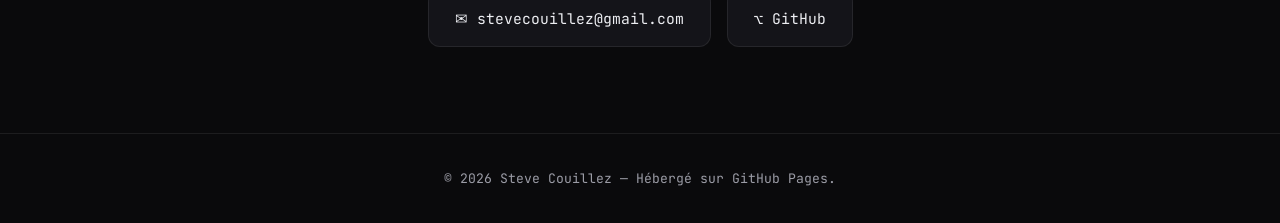
==== commit 1ad89820: "Enhance index.html with meta tags and styling updates Added meta tags for Open Graph and Twitter sha" ====
--- a/index.html
+++ b/index.html
@@ -4,7 +4,7 @@
   CV / PORTFOLIO — Steve Couillez · Développeur Web & Web Mobile
   ────────────────────────────────────────────────────────────────
   POUR METTRE À JOUR LE SITE :
-   - Édite ce fichier sur GitHub ou ré-uploade-le.
+   - Édite ce fichier sur GitHub (icône crayon) ou ré-uploade-le.
    - Garde bien le nom  index.html . Pages redéploie tout seul (~1 min).
   ════════════════════════════════════════════════════════════════
 -->
@@ -14,6 +14,23 @@
 <meta name="viewport" content="width=device-width, initial-scale=1.0" />
 <title>Steve Couillez — Développeur Web &amp; Web Mobile</title>
 <meta name="description" content="CV en ligne de Steve Couillez, en formation Développeur Web & Web Mobile." />
+
+<!-- Couleur de l'onglet (mobile) + favicon -->
+<meta name="theme-color" content="#0a0a0c">
+<link rel="icon" href="data:image/svg+xml;utf8,<svg xmlns='http://www.w3.org/2000/svg' viewBox='0 0 64 64'><rect width='64' height='64' rx='14' fill='%230a0a0c'/><text x='32' y='33' dy='.35em' font-family='Arial,sans-serif' font-size='30' font-weight='700' fill='%23d7ff3e' text-anchor='middle'>SC</text></svg>">
+
+<!-- Aperçu au partage (Open Graph / Twitter) -->
+<meta property="og:type" content="website">
+<meta property="og:title" content="Steve Couillez — Développeur Web &amp; Web Mobile">
+<meta property="og:description" content="Portfolio de Steve Couillez : projets, compétences et CV, en route vers le titre Développeur Web & Web Mobile.">
+<meta property="og:url" content="https://couillezsteve.github.io/">
+<meta property="og:image" content="https://couillezsteve.github.io/og.png">
+<meta property="og:image:width" content="1200">
+<meta property="og:image:height" content="630">
+<meta name="twitter:card" content="summary_large_image">
+<meta name="twitter:title" content="Steve Couillez — Développeur Web &amp; Web Mobile">
+<meta name="twitter:description" content="Portfolio de Steve Couillez : projets, compétences et CV.">
+<meta name="twitter:image" content="https://couillezsteve.github.io/og.png">
 
 <link rel="preconnect" href="https://fonts.googleapis.com">
 <link rel="preconnect" href="https://fonts.gstatic.com" crossorigin>
@@ -88,6 +105,9 @@
   .nav-links a:hover{color:var(--text)}
   .nav-links a::after{content:"";position:absolute;left:0;bottom:-6px;height:2px;width:0;background:var(--accent);transition:width .25s}
   .nav-links a:hover::after{width:100%}
+  .nav-links a.active{color:var(--text)}
+  .nav-links a.active::after{width:100%}
+  :focus-visible{outline:2px solid var(--accent);outline-offset:3px;border-radius:4px}
   .burger{display:none;background:none;border:0;color:var(--text);font-size:1.5rem;line-height:1;cursor:pointer;padding:6px 4px}
 
   .hero{padding:clamp(28px,4vw,52px) 0 80px}
@@ -117,6 +137,7 @@
   .socials a{color:var(--muted);font-family:var(--font-mono);font-size:.85rem;transition:.2s}
   .socials a:hover{color:var(--accent)}
 
+  /* Carte code (remplace le terminal) */
   .terminal{
     margin-top:54px;border:1px solid var(--border);border-radius:14px;overflow:hidden;
     background:var(--surface);box-shadow:0 30px 60px -30px rgba(0,0,0,.8);max-width:620px;
@@ -127,12 +148,28 @@
   .term-bar i:nth-child(2){background:#febc2e}
   .term-bar i:nth-child(3){background:#28c840}
   .term-bar span{margin-left:8px;font-family:var(--font-mono);font-size:.78rem;color:var(--muted)}
-  .term-body{padding:20px 22px;font-family:var(--font-mono);font-size:.92rem;line-height:1.9;word-break:break-word}
-  .term-body .prompt{color:var(--accent)}
-  .term-body .out{color:var(--muted)}
-  #typed{color:var(--text)}
-  .cursor{display:inline-block;width:9px;height:1.05em;background:var(--accent);vertical-align:-2px;animation:blink 1s steps(1) infinite}
-  @keyframes blink{50%{opacity:0}}
+  .term-body{padding:20px 22px;font-family:var(--font-mono);font-size:.92rem;line-height:1.85;word-break:break-word}
+  .term-body .ind{padding-left:1.6em}
+  .tk{color:#c792ea}
+  .tv{color:#82aaff}
+  .tp{color:#7fdbca}
+  .ts{color:#c3e88d}
+  .tb{color:#f78c6c}
+  .tx{color:#6b6b76}
+
+  /* Carte « En ce moment » */
+  .now-card{
+    margin-top:54px;max-width:620px;
+    border:1px solid var(--border);border-radius:14px;background:var(--surface);
+    box-shadow:0 30px 60px -30px rgba(0,0,0,.8);padding:22px 26px;
+  }
+  .now-head{display:flex;align-items:center;gap:11px;margin-bottom:16px}
+  .now-dot{width:10px;height:10px;border-radius:50%;background:#28c840;animation:pulse 2s infinite}
+  @keyframes pulse{0%{box-shadow:0 0 0 0 rgba(40,200,64,.5)}70%{box-shadow:0 0 0 9px rgba(40,200,64,0)}100%{box-shadow:0 0 0 0 rgba(40,200,64,0)}}
+  .now-head b{font-family:var(--font-mono);font-weight:500;font-size:.78rem;letter-spacing:2px;text-transform:uppercase;color:var(--accent)}
+  .now-card ul{list-style:none;display:flex;flex-direction:column;gap:11px}
+  .now-card li{display:flex;gap:11px;color:var(--text);font-size:1.02rem;line-height:1.5}
+  .now-card li::before{content:"→";color:var(--accent);flex:none;font-family:var(--font-mono)}
 
   section{padding:86px 0;border-top:1px solid var(--border)}
   .sec-tag{font-family:var(--font-mono);color:var(--accent);font-size:.82rem;letter-spacing:1px;margin-bottom:14px}
@@ -176,6 +213,18 @@
   .contact-grid a:hover{border-color:var(--accent);color:var(--accent);transform:translateY(-3px)}
 
   footer{border-top:1px solid var(--border);padding:34px 0;text-align:center;color:var(--muted);font-family:var(--font-mono);font-size:.82rem}
+
+  /* Bouton remonter en haut */
+  .to-top{
+    position:fixed;right:22px;bottom:22px;z-index:60;
+    width:48px;height:48px;border-radius:50%;
+    border:1px solid var(--border-strong);background:rgba(20,20,25,.85);
+    backdrop-filter:blur(8px);color:var(--text);font-size:1.25rem;line-height:1;cursor:pointer;
+    display:flex;align-items:center;justify-content:center;
+    opacity:0;pointer-events:none;transform:translateY(12px);transition:.25s;
+  }
+  .to-top.show{opacity:1;pointer-events:auto;transform:none}
+  .to-top:hover{border-color:var(--accent);color:var(--accent);transform:translateY(-2px)}
 
   .reveal{opacity:0;transform:translateY(28px);transition:opacity .7s ease,transform .7s ease}
   .reveal.in{opacity:1;transform:none}
@@ -207,9 +256,9 @@
     .nav-links a:last-child{border-bottom:0}
     .nav-links a::after{display:none}
 
-    .hero{padding:60px 0 50px}
+    .hero{padding:34px 0 50px}
     .hero h1{font-size:clamp(2.4rem,13vw,3.4rem)}
-    .terminal{margin-top:38px}
+    .terminal,.now-card{margin-top:38px}
     section{padding:60px 0}
     .about-grid{grid-template-columns:1fr;gap:30px}
     .sec-title{margin-bottom:28px}
@@ -220,10 +269,11 @@
     .hero-cta{gap:10px}
     .hero-cta .btn{flex:1 1 auto;justify-content:center}
     .btn{padding:13px 18px;font-size:.85rem}
-    .term-body{padding:16px 16px;font-size:.85rem}
+    .term-body{padding:16px 16px;font-size:.82rem}
     .card{padding:22px}
     .contact-grid{flex-direction:column}
     .contact-grid a{text-align:center}
+    .to-top{right:14px;bottom:14px;width:44px;height:44px}
   }
 
   @media(prefers-reduced-motion:reduce){
@@ -270,12 +320,13 @@
       <a href="mailto:stevecouillez@gmail.com">↗ Email</a>
     </div>
 
-    <div class="terminal reveal">
-      <div class="term-bar"><i></i><i></i><i></i><span>~/portfolio — SC</span></div>
-      <div class="term-body">
-        <div><span class="prompt">visiteur@cv</span> ~ <span class="out">whoami</span></div>
-        <div><span id="typed"></span><span class="cursor"></span></div>
-      </div>
+    <!-- Carte « En ce moment » -->
+    <div class="now-card reveal">
+      <div class="now-head"><span class="now-dot"></span><b>En ce moment</b></div>
+      <ul>
+        <li>Je code presque tous les jours pour monter en niveau.</li>
+        <li>Je peaufine mes projets et j'en prépare de nouveaux.</li>
+      </ul>
     </div>
   </div>
 </section>
@@ -361,7 +412,6 @@
         <p>
           Site web conçu et mis en ligne de A à Z : de la maquette à la mise en production
           (hébergement, nom de domaine, déploiement).
-          <!-- [Précise en une phrase ce que présente le site.] -->
         </p>
         <div class="tags"><span>HTML</span><span>CSS</span><span>JavaScript</span></div>
         <div class="card-links">
@@ -419,6 +469,9 @@
     © <span id="year"></span> Steve Couillez — Hébergé sur GitHub Pages.
   </div>
 </footer>
+
+<!-- Bouton remonter en haut -->
+<button class="to-top" id="toTop" aria-label="Remonter en haut de la page">↑</button>
 
 <script>
   document.getElementById('year').textContent = new Date().getFullYear();
@@ -438,16 +491,38 @@
     nav.querySelectorAll('a').forEach(function(a){ a.addEventListener('click', close); });
   })();
 
-  // Effet "machine à écrire"
+  // Bouton « remonter en haut »
   (function(){
-    var el = document.getElementById('typed');
-    var text = "Développeur Web & Web Mobile en devenir";
-    var i = 0;
-    function type(){
-      if(i <= text.length){ el.textContent = text.slice(0, i); i++; setTimeout(type, 55); }
+    var btn = document.getElementById('toTop');
+    if(!btn) return;
+    function onScroll(){
+      if(window.scrollY > 500){ btn.classList.add('show'); }
+      else { btn.classList.remove('show'); }
     }
-    if(!window.matchMedia('(prefers-reduced-motion: reduce)').matches){ setTimeout(type, 600); }
-    else { el.textContent = text; }
+    window.addEventListener('scroll', onScroll, {passive:true});
+    onScroll();
+    btn.addEventListener('click', function(){
+      window.scrollTo({ top:0, behavior:'smooth' });
+    });
+  })();
+
+  // Lien de menu actif selon la section visible
+  (function(){
+    var links = Array.prototype.slice.call(document.querySelectorAll('.nav-links a[href^="#"]'));
+    var map = {};
+    links.forEach(function(a){ var id = a.getAttribute('href').slice(1); if(id){ map[id] = a; } });
+    var sections = Object.keys(map).map(function(id){ return document.getElementById(id); }).filter(Boolean);
+    if(sections.length){
+      var spy = new IntersectionObserver(function(entries){
+        entries.forEach(function(e){
+          if(e.isIntersecting){
+            links.forEach(function(a){ a.classList.remove('active'); });
+            if(map[e.target.id]){ map[e.target.id].classList.add('active'); }
+          }
+        });
+      },{rootMargin:'-45% 0px -50% 0px', threshold:0});
+      sections.forEach(function(s){ spy.observe(s); });
+    }
   })();
 
   // Apparition au scroll
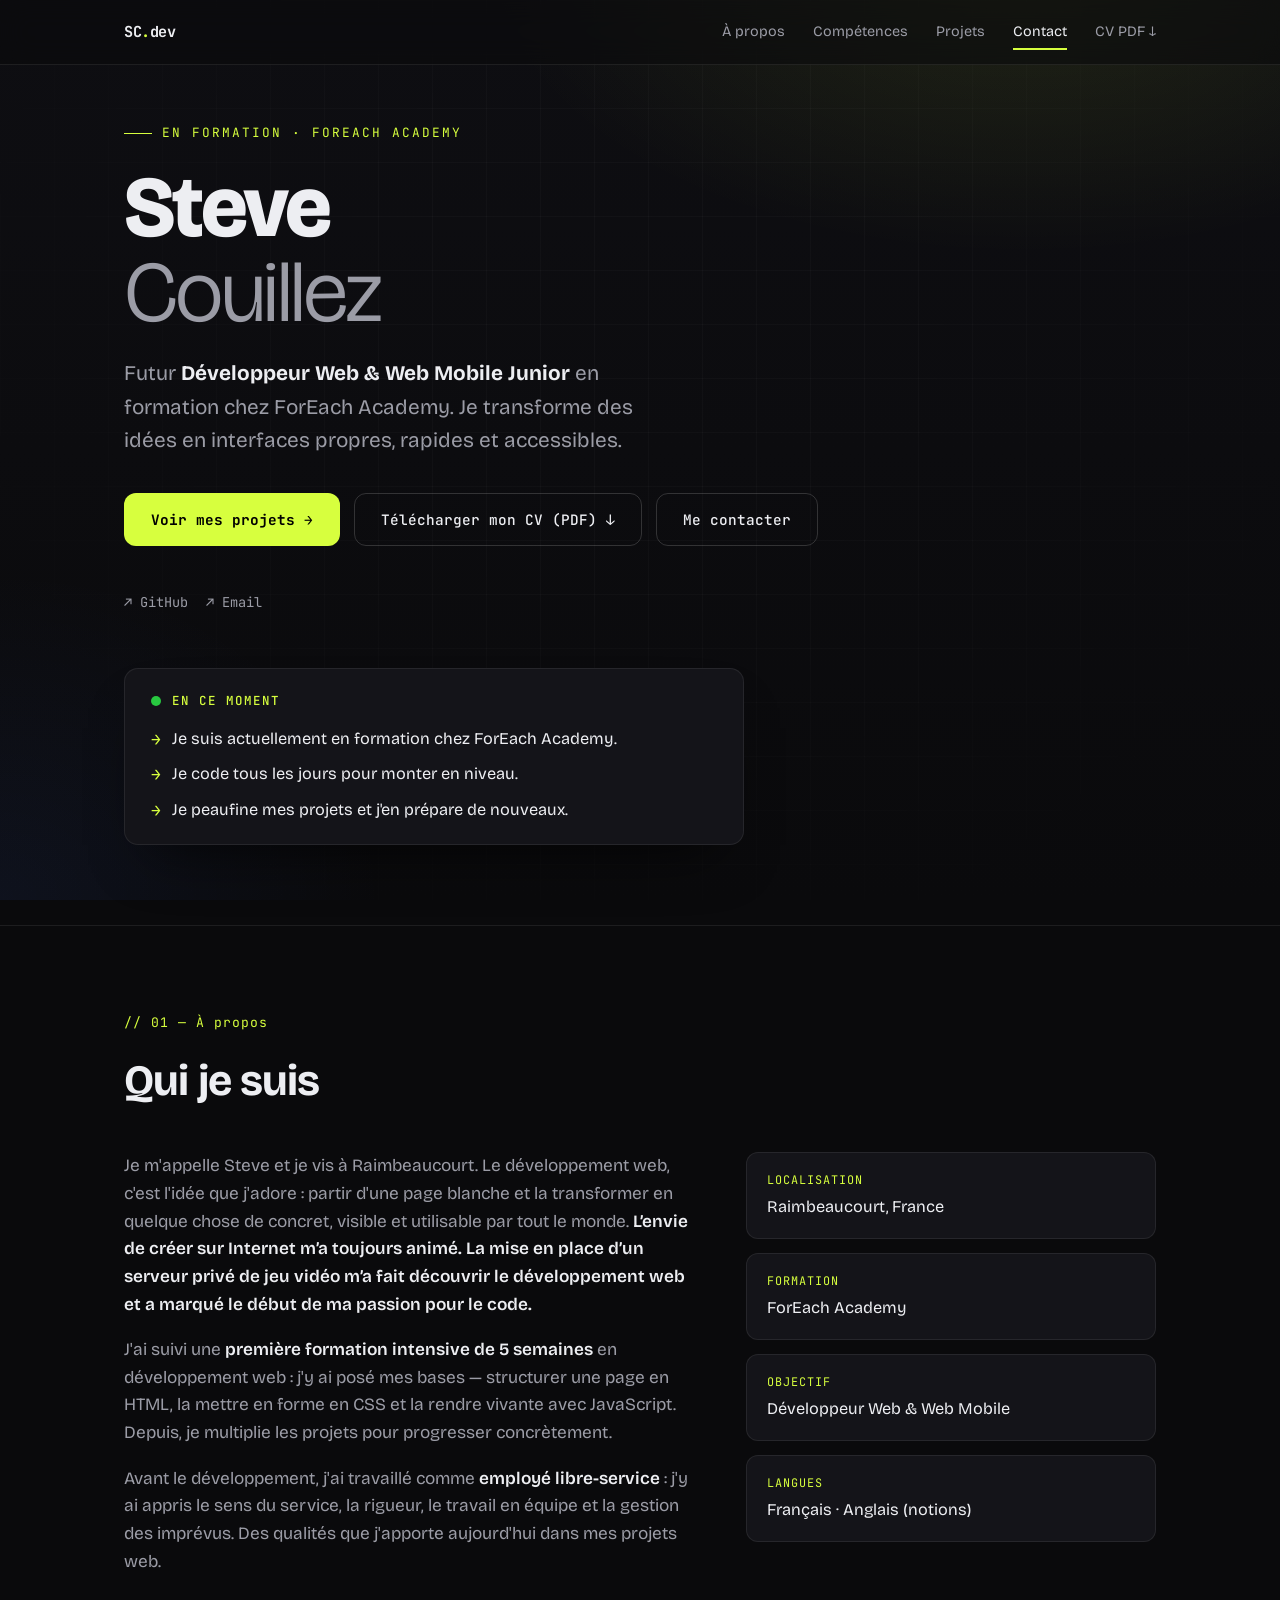
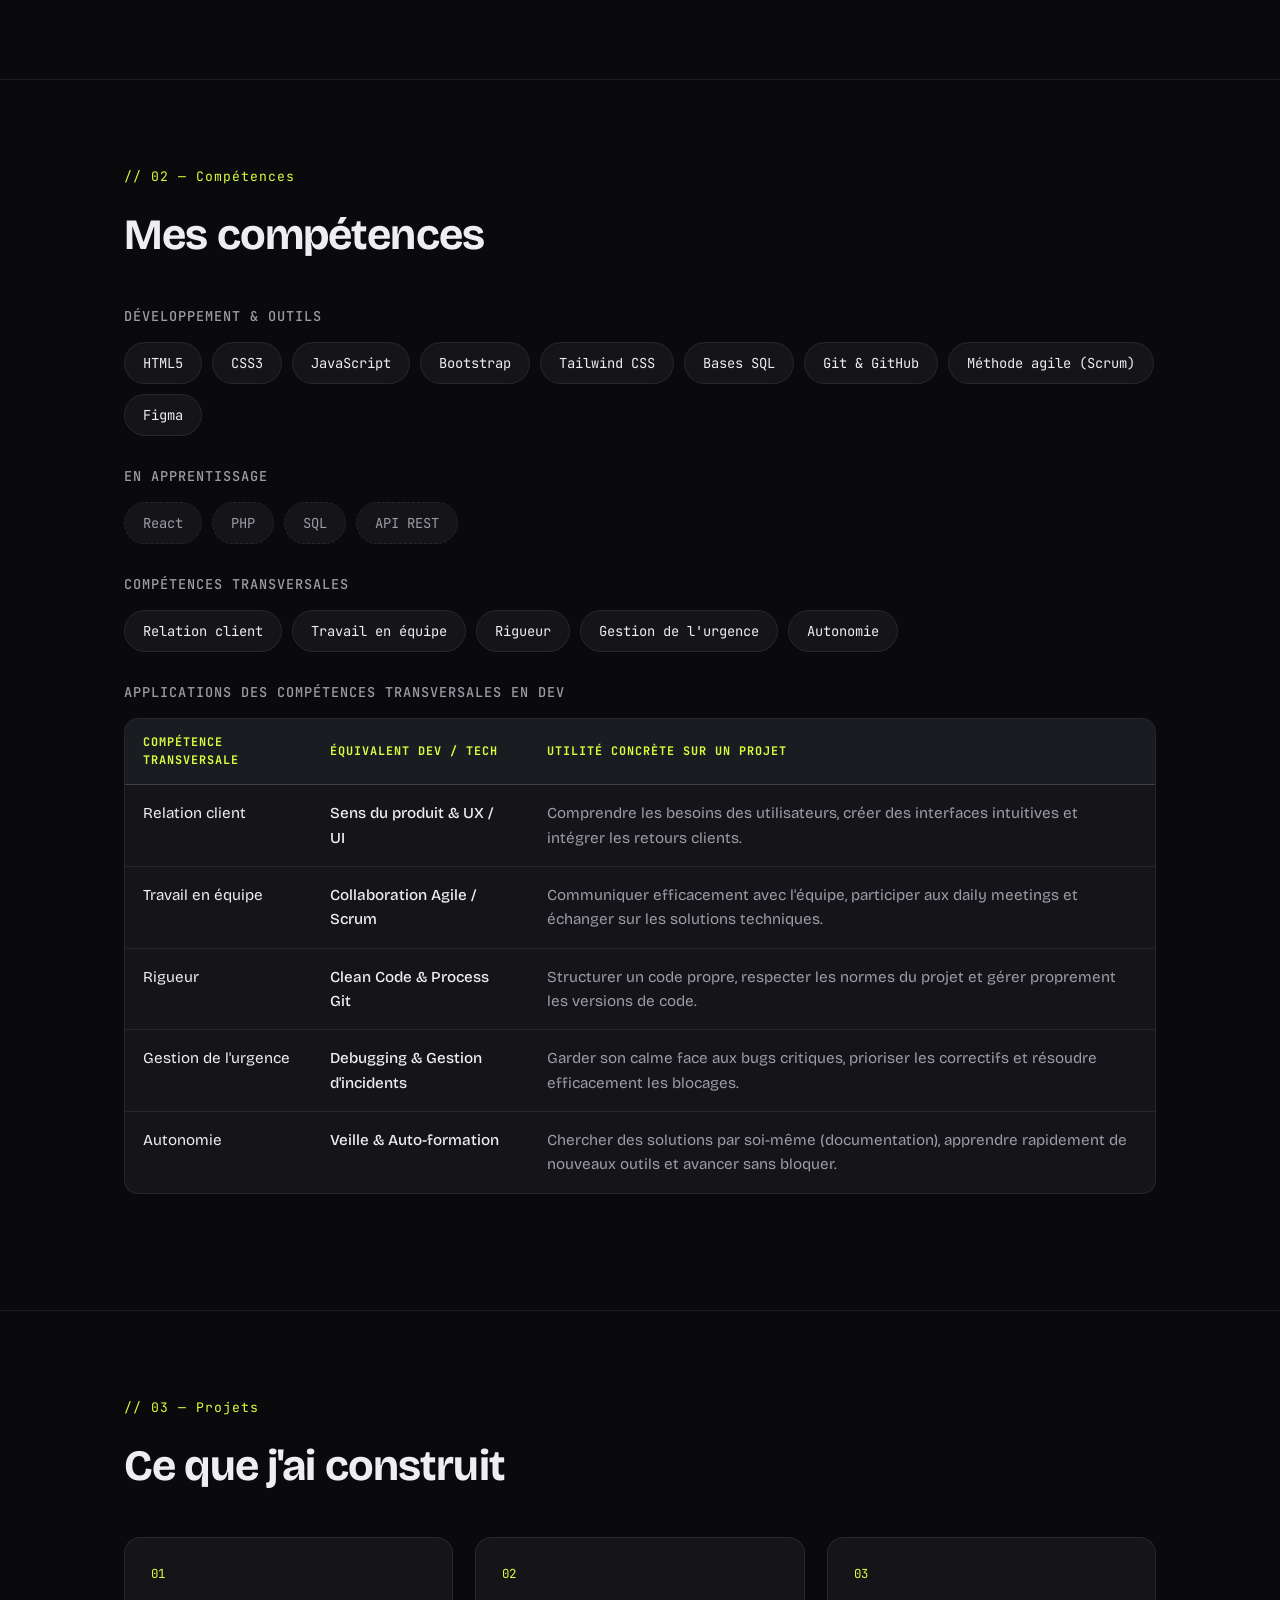
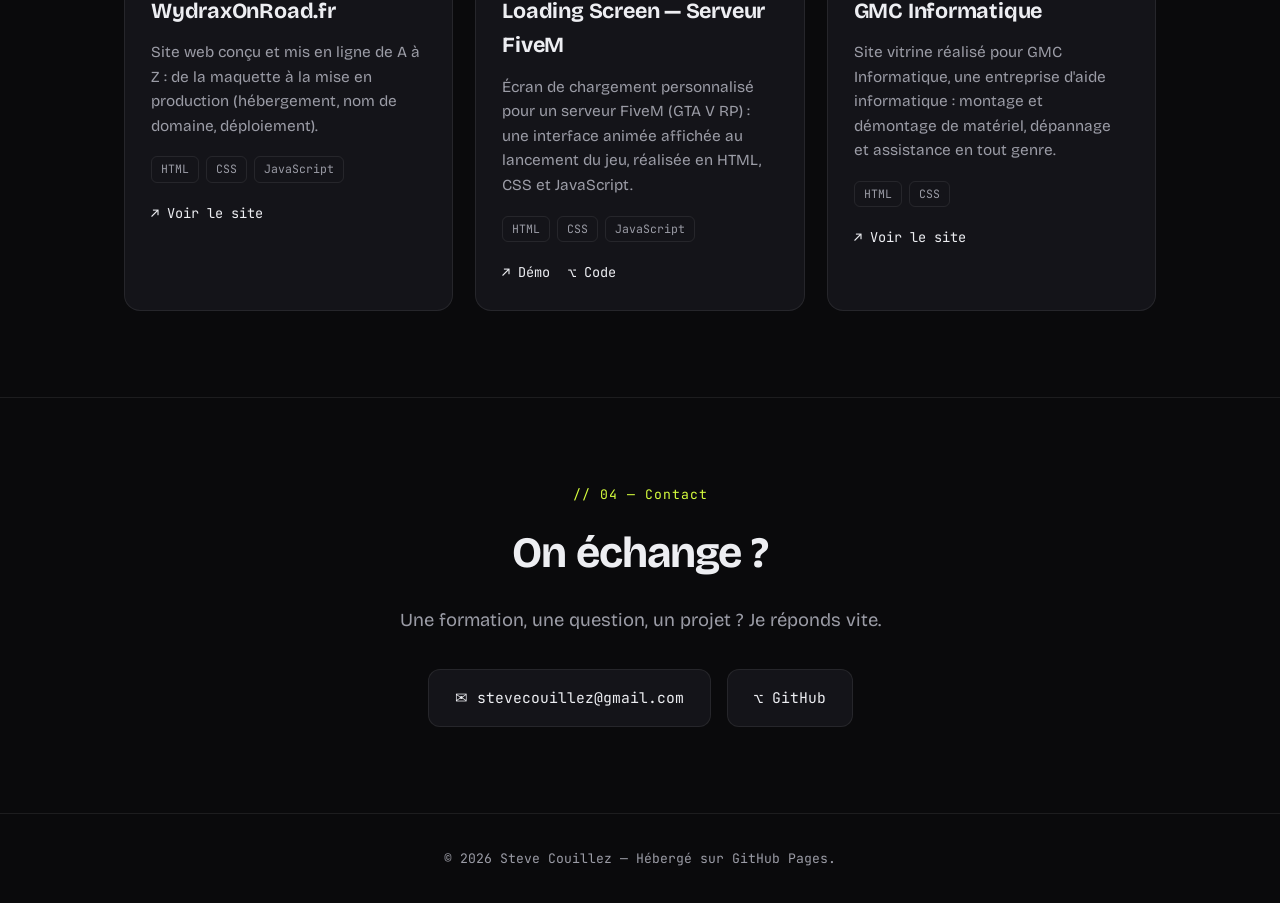
==== commit a3092c0c: "Mise à jour - CV" ====
--- a/index.html
+++ b/index.html
@@ -2,539 +2,1159 @@
 <!--
   ════════════════════════════════════════════════════════════════
   CV / PORTFOLIO — Steve Couillez · Développeur Web & Web Mobile
-  ────────────────────────────────────────────────────────────────
-  POUR METTRE À JOUR LE SITE :
-   - Édite ce fichier sur GitHub (icône crayon) ou ré-uploade-le.
-   - Garde bien le nom  index.html . Pages redéploie tout seul (~1 min).
   ════════════════════════════════════════════════════════════════
 -->
 <html lang="fr">
+
 <head>
-<meta charset="UTF-8" />
-<meta name="viewport" content="width=device-width, initial-scale=1.0" />
-<title>Steve Couillez — Développeur Web &amp; Web Mobile</title>
-<meta name="description" content="CV en ligne de Steve Couillez, en formation Développeur Web & Web Mobile." />
-
-<!-- Couleur de l'onglet (mobile) + favicon -->
-<meta name="theme-color" content="#0a0a0c">
-<link rel="icon" href="data:image/svg+xml;utf8,<svg xmlns='http://www.w3.org/2000/svg' viewBox='0 0 64 64'><rect width='64' height='64' rx='14' fill='%230a0a0c'/><text x='32' y='33' dy='.35em' font-family='Arial,sans-serif' font-size='30' font-weight='700' fill='%23d7ff3e' text-anchor='middle'>SC</text></svg>">
-
-<!-- Aperçu au partage (Open Graph / Twitter) -->
-<meta property="og:type" content="website">
-<meta property="og:title" content="Steve Couillez — Développeur Web &amp; Web Mobile">
-<meta property="og:description" content="Portfolio de Steve Couillez : projets, compétences et CV, en route vers le titre Développeur Web & Web Mobile.">
-<meta property="og:url" content="https://couillezsteve.github.io/">
-<meta property="og:image" content="https://couillezsteve.github.io/og.png">
-<meta property="og:image:width" content="1200">
-<meta property="og:image:height" content="630">
-<meta name="twitter:card" content="summary_large_image">
-<meta name="twitter:title" content="Steve Couillez — Développeur Web &amp; Web Mobile">
-<meta name="twitter:description" content="Portfolio de Steve Couillez : projets, compétences et CV.">
-<meta name="twitter:image" content="https://couillezsteve.github.io/og.png">
-
-<link rel="preconnect" href="https://fonts.googleapis.com">
-<link rel="preconnect" href="https://fonts.gstatic.com" crossorigin>
-<link href="https://fonts.googleapis.com/css2?family=Bricolage+Grotesque:opsz,wght@12..96,300;12..96,400;12..96,500;12..96,700;12..96,800&family=JetBrains+Mono:wght@400;500;700&display=swap" rel="stylesheet">
-
-<style>
-  :root{
-    --bg:#0a0a0c;
-    --bg-2:#0e0e12;
-    --surface:#141419;
-    --surface-2:#1b1b22;
-    --border:rgba(255,255,255,.08);
-    --border-strong:rgba(255,255,255,.16);
-    --text:#edeef2;
-    --muted:#9b9ca6;
-    --accent:#d7ff3e;
-    --accent-dim:rgba(215,255,62,.14);
-    --font-display:'Bricolage Grotesque',sans-serif;
-    --font-mono:'JetBrains Mono',monospace;
-    --maxw:1080px;
-  }
-
-  *{margin:0;padding:0;box-sizing:border-box}
-  html{scroll-behavior:smooth;scroll-padding-top:90px}
-
-  body{
-    background:var(--bg);
-    color:var(--text);
-    font-family:var(--font-display);
-    font-weight:400;
-    line-height:1.6;
-    -webkit-font-smoothing:antialiased;
-    overflow-x:hidden;
-    position:relative;
-  }
-
-  body::before{
-    content:"";position:fixed;inset:0;z-index:-2;
-    background:
-      radial-gradient(900px 500px at 80% -5%, rgba(215,255,62,.10), transparent 60%),
-      radial-gradient(700px 600px at 0% 100%, rgba(70,120,255,.07), transparent 55%),
-      linear-gradient(var(--bg-2),var(--bg));
-  }
-  body::after{
-    content:"";position:fixed;inset:0;z-index:-1;pointer-events:none;
-    background-image:
-      linear-gradient(rgba(255,255,255,.022) 1px,transparent 1px),
-      linear-gradient(90deg,rgba(255,255,255,.022) 1px,transparent 1px);
-    background-size:54px 54px;
-    mask-image:radial-gradient(circle at 50% 35%,#000 30%,transparent 90%);
-  }
-
-  ::selection{background:var(--accent);color:#000}
-
-  a{color:inherit;text-decoration:none}
-  .wrap{max-width:var(--maxw);margin:0 auto;padding:0 24px}
-
-  .mono{font-family:var(--font-mono);font-weight:500}
-  .accent{color:var(--accent)}
-
-  header.nav{
-    position:sticky;top:0;z-index:50;
-    backdrop-filter:blur(14px);
-    background:rgba(10,10,12,.6);
-    border-bottom:1px solid var(--border);
-  }
-  .nav-inner{display:flex;align-items:center;justify-content:space-between;height:64px}
-  .brand{font-family:var(--font-mono);font-weight:700;letter-spacing:-.5px;font-size:.95rem}
-  .brand .dot{color:var(--accent)}
-  .nav-links{display:flex;gap:28px;align-items:center}
-  .nav-links a{font-size:.9rem;color:var(--muted);transition:color .2s;position:relative}
-  .nav-links a:hover{color:var(--text)}
-  .nav-links a::after{content:"";position:absolute;left:0;bottom:-6px;height:2px;width:0;background:var(--accent);transition:width .25s}
-  .nav-links a:hover::after{width:100%}
-  .nav-links a.active{color:var(--text)}
-  .nav-links a.active::after{width:100%}
-  :focus-visible{outline:2px solid var(--accent);outline-offset:3px;border-radius:4px}
-  .burger{display:none;background:none;border:0;color:var(--text);font-size:1.5rem;line-height:1;cursor:pointer;padding:6px 4px}
-
-  .hero{padding:clamp(28px,4vw,52px) 0 80px}
-  .eyebrow{
-    font-family:var(--font-mono);font-size:.8rem;color:var(--accent);
-    letter-spacing:2px;text-transform:uppercase;margin-bottom:22px;
-    display:inline-flex;align-items:center;gap:10px;
-  }
-  .eyebrow::before{content:"";width:28px;height:1px;background:var(--accent)}
-  .hero h1{
-    font-size:clamp(2.6rem,8vw,5.4rem);font-weight:800;line-height:.98;
-    letter-spacing:-.03em;margin-bottom:22px;
-  }
-  .hero h1 .line2{color:var(--muted);font-weight:300}
-  .hero .lead{font-size:clamp(1.05rem,2.4vw,1.3rem);color:var(--muted);max-width:560px;margin-bottom:36px}
-  .hero-cta{display:flex;gap:14px;flex-wrap:wrap;margin-bottom:46px}
-  .btn{
-    font-family:var(--font-mono);font-size:.9rem;font-weight:500;
-    padding:14px 26px;border-radius:12px;transition:.2s;cursor:pointer;border:1px solid transparent;
-    display:inline-flex;align-items:center;gap:10px;
-  }
-  .btn-primary{background:var(--accent);color:#000;font-weight:700}
-  .btn-primary:hover{transform:translateY(-2px);box-shadow:0 14px 30px rgba(215,255,62,.25)}
-  .btn-ghost{border-color:var(--border-strong);color:var(--text)}
-  .btn-ghost:hover{border-color:var(--accent);color:var(--accent)}
-  .socials{display:flex;gap:18px;flex-wrap:wrap}
-  .socials a{color:var(--muted);font-family:var(--font-mono);font-size:.85rem;transition:.2s}
-  .socials a:hover{color:var(--accent)}
-
-  /* Carte code (remplace le terminal) */
-  .terminal{
-    margin-top:54px;border:1px solid var(--border);border-radius:14px;overflow:hidden;
-    background:var(--surface);box-shadow:0 30px 60px -30px rgba(0,0,0,.8);max-width:620px;
-  }
-  .term-bar{display:flex;align-items:center;gap:8px;padding:12px 16px;border-bottom:1px solid var(--border);background:var(--surface-2)}
-  .term-bar i{width:12px;height:12px;border-radius:50%;display:block;flex:none}
-  .term-bar i:nth-child(1){background:#ff5f57}
-  .term-bar i:nth-child(2){background:#febc2e}
-  .term-bar i:nth-child(3){background:#28c840}
-  .term-bar span{margin-left:8px;font-family:var(--font-mono);font-size:.78rem;color:var(--muted)}
-  .term-body{padding:20px 22px;font-family:var(--font-mono);font-size:.92rem;line-height:1.85;word-break:break-word}
-  .term-body .ind{padding-left:1.6em}
-  .tk{color:#c792ea}
-  .tv{color:#82aaff}
-  .tp{color:#7fdbca}
-  .ts{color:#c3e88d}
-  .tb{color:#f78c6c}
-  .tx{color:#6b6b76}
-
-  /* Carte « En ce moment » */
-  .now-card{
-    margin-top:54px;max-width:620px;
-    border:1px solid var(--border);border-radius:14px;background:var(--surface);
-    box-shadow:0 30px 60px -30px rgba(0,0,0,.8);padding:22px 26px;
-  }
-  .now-head{display:flex;align-items:center;gap:11px;margin-bottom:16px}
-  .now-dot{width:10px;height:10px;border-radius:50%;background:#28c840;animation:pulse 2s infinite}
-  @keyframes pulse{0%{box-shadow:0 0 0 0 rgba(40,200,64,.5)}70%{box-shadow:0 0 0 9px rgba(40,200,64,0)}100%{box-shadow:0 0 0 0 rgba(40,200,64,0)}}
-  .now-head b{font-family:var(--font-mono);font-weight:500;font-size:.78rem;letter-spacing:2px;text-transform:uppercase;color:var(--accent)}
-  .now-card ul{list-style:none;display:flex;flex-direction:column;gap:11px}
-  .now-card li{display:flex;gap:11px;color:var(--text);font-size:1.02rem;line-height:1.5}
-  .now-card li::before{content:"→";color:var(--accent);flex:none;font-family:var(--font-mono)}
-
-  section{padding:86px 0;border-top:1px solid var(--border)}
-  .sec-tag{font-family:var(--font-mono);color:var(--accent);font-size:.82rem;letter-spacing:1px;margin-bottom:14px}
-  .sec-title{font-size:clamp(1.8rem,4vw,2.7rem);font-weight:700;letter-spacing:-.02em;margin-bottom:36px}
-
-  .about-grid{display:grid;grid-template-columns:1.4fr 1fr;gap:48px;align-items:start}
-  .about-grid p{color:var(--muted);font-size:1.08rem;margin-bottom:18px}
-  .about-grid p strong{color:var(--text);font-weight:600}
-  .facts{display:flex;flex-direction:column;gap:14px}
-  .fact{border:1px solid var(--border);border-radius:12px;padding:18px 20px;background:var(--surface)}
-  .fact .k{font-family:var(--font-mono);font-size:.74rem;color:var(--accent);letter-spacing:1px;text-transform:uppercase}
-  .fact .v{font-size:1.02rem;margin-top:4px}
-
-  .skill-block{margin-bottom:30px}
-  .skill-block h3{font-family:var(--font-mono);font-size:.85rem;color:var(--muted);font-weight:500;margin-bottom:14px;letter-spacing:1px}
-  .chips{display:flex;flex-wrap:wrap;gap:10px}
-  .chip{border:1px solid var(--border);background:var(--surface);border-radius:999px;padding:9px 18px;font-family:var(--font-mono);font-size:.86rem;transition:.2s;cursor:default}
-  .chip:hover{border-color:var(--accent);color:var(--accent);transform:translateY(-2px)}
-  .chip.learning{border-style:dashed;color:var(--muted)}
-
-  .projects{display:grid;grid-template-columns:repeat(auto-fit,minmax(min(100%,300px),1fr));gap:22px}
-  .card{border:1px solid var(--border);border-radius:16px;background:var(--surface);padding:26px;transition:.25s;position:relative;overflow:hidden}
-  .card::before{content:"";position:absolute;inset:0;background:var(--accent-dim);opacity:0;transition:.25s}
-  .card:hover{transform:translateY(-5px);border-color:var(--border-strong)}
-  .card:hover::before{opacity:1}
-  .card>*{position:relative}
-  .card .num{font-family:var(--font-mono);font-size:.78rem;color:var(--accent)}
-  .card h3{font-size:1.35rem;font-weight:700;margin:10px 0 12px;letter-spacing:-.01em}
-  .card p{color:var(--muted);font-size:.96rem;margin-bottom:18px}
-  .tags{display:flex;flex-wrap:wrap;gap:7px;margin-bottom:20px}
-  .tags span{font-family:var(--font-mono);font-size:.72rem;color:var(--muted);border:1px solid var(--border);padding:3px 9px;border-radius:6px}
-  .card-links{display:flex;gap:18px;flex-wrap:wrap;font-family:var(--font-mono);font-size:.85rem}
-  .card-links a{color:var(--text);transition:.2s;display:inline-flex;align-items:center;gap:6px}
-  .card-links a:hover{color:var(--accent)}
-
-  .contact{text-align:center}
-  .contact .sec-title{margin-bottom:18px}
-  .contact .lead{color:var(--muted);font-size:1.15rem;max-width:520px;margin:0 auto 34px}
-  .contact-grid{display:flex;gap:16px;justify-content:center;flex-wrap:wrap}
-  .contact-grid a{border:1px solid var(--border);border-radius:12px;padding:16px 26px;background:var(--surface);font-family:var(--font-mono);font-size:.92rem;transition:.2s;word-break:break-word}
-  .contact-grid a:hover{border-color:var(--accent);color:var(--accent);transform:translateY(-3px)}
-
-  footer{border-top:1px solid var(--border);padding:34px 0;text-align:center;color:var(--muted);font-family:var(--font-mono);font-size:.82rem}
-
-  /* Bouton remonter en haut */
-  .to-top{
-    position:fixed;right:22px;bottom:22px;z-index:60;
-    width:48px;height:48px;border-radius:50%;
-    border:1px solid var(--border-strong);background:rgba(20,20,25,.85);
-    backdrop-filter:blur(8px);color:var(--text);font-size:1.25rem;line-height:1;cursor:pointer;
-    display:flex;align-items:center;justify-content:center;
-    opacity:0;pointer-events:none;transform:translateY(12px);transition:.25s;
-  }
-  .to-top.show{opacity:1;pointer-events:auto;transform:none}
-  .to-top:hover{border-color:var(--accent);color:var(--accent);transform:translateY(-2px)}
-
-  .reveal{opacity:0;transform:translateY(28px);transition:opacity .7s ease,transform .7s ease}
-  .reveal.in{opacity:1;transform:none}
-
-  /* ───────── MOBILE ───────── */
-  @media(max-width:760px){
-    .burger{display:block}
-
-    /* Menu déroulant plein écran sous la barre */
-    .nav-links{
-      display:none;
-      position:absolute;
-      top:100%; left:0; right:0;
-      flex-direction:column;
-      align-items:stretch;
-      gap:0;
-      background:rgba(10,10,12,.98);
-      backdrop-filter:blur(14px);
-      border-bottom:1px solid var(--border);
-      padding:4px 24px 14px;
-    }
-    .nav-links.open{display:flex}
-    .nav-links a{
-      padding:15px 2px;
-      font-size:1rem;
-      color:var(--text);
-      border-bottom:1px solid var(--border);
-    }
-    .nav-links a:last-child{border-bottom:0}
-    .nav-links a::after{display:none}
-
-    .hero{padding:34px 0 50px}
-    .hero h1{font-size:clamp(2.4rem,13vw,3.4rem)}
-    .terminal,.now-card{margin-top:38px}
-    section{padding:60px 0}
-    .about-grid{grid-template-columns:1fr;gap:30px}
-    .sec-title{margin-bottom:28px}
-  }
-
-  @media(max-width:430px){
-    .wrap{padding:0 18px}
-    .hero-cta{gap:10px}
-    .hero-cta .btn{flex:1 1 auto;justify-content:center}
-    .btn{padding:13px 18px;font-size:.85rem}
-    .term-body{padding:16px 16px;font-size:.82rem}
-    .card{padding:22px}
-    .contact-grid{flex-direction:column}
-    .contact-grid a{text-align:center}
-    .to-top{right:14px;bottom:14px;width:44px;height:44px}
-  }
-
-  @media(prefers-reduced-motion:reduce){
-    *{animation:none!important;transition:none!important}
-    .reveal{opacity:1;transform:none}
-  }
-</style>
+  <meta charset="UTF-8" />
+  <meta name="viewport" content="width=device-width, initial-scale=1.0" />
+  <title>Steve Couillez — Développeur Web &amp; Web Mobile</title>
+  <meta name="description" content="CV en ligne de Steve Couillez, en formation Développeur Web & Web Mobile." />
+
+  <!-- Couleur de l'onglet (mobile) + favicon -->
+  <meta name="theme-color" content="#0a0a0c">
+  <link rel="icon"
+    href="data:image/svg+xml;utf8,<svg xmlns='http://www.w3.org/2000/svg' viewBox='0 0 64 64'><rect width='64' height='64' rx='14' fill='%230a0a0c'/><text x='32' y='33' dy='.35em' font-family='Arial,sans-serif' font-size='30' font-weight='700' fill='%23d7ff3e' text-anchor='middle'>SC</text></svg>">
+
+  <!-- Open Graph & Twitter Card -->
+  <meta property="og:type" content="website">
+  <meta property="og:url" content="https://couillezsteve.github.io/">
+  <meta property="og:title" content="Steve Couillez — Développeur Web &amp; Web Mobile">
+  <meta property="og:description"
+    content="Portfolio de Steve Couillez : projets, compétences et CV, en route vers le titre Développeur Web & Web Mobile.">
+  <meta property="og:image" content="https://couillezsteve.github.io/og.png">
+  <meta name="twitter:card" content="summary_large_image">
+
+  <link rel="preconnect" href="https://fonts.googleapis.com">
+  <link rel="preconnect" href="https://fonts.gstatic.com" crossorigin>
+  <link
+    href="https://fonts.googleapis.com/css2?family=Bricolage+Grotesque:opsz,wght@12..96,300;12..96,400;12..96,500;12..96,700;12..96,800&family=JetBrains+Mono:wght@400;500;700&display=swap"
+    rel="stylesheet">
+
+  <style>
+    :root {
+      --bg: #0a0a0c;
+      --bg-2: #0e0e12;
+      --surface: #141419;
+      --surface-2: #1b1b22;
+      --border: rgba(255, 255, 255, .08);
+      --border-strong: rgba(255, 255, 255, .16);
+      --text: #edeef2;
+      --muted: #9b9ca6;
+      --accent: #d7ff3e;
+      --accent-dim: rgba(215, 255, 62, .14);
+      --font-display: 'Bricolage Grotesque', sans-serif;
+      --font-mono: 'JetBrains Mono', monospace;
+      --maxw: 1080px;
+    }
+
+    * {
+      margin: 0;
+      padding: 0;
+      box-sizing: border-box
+    }
+
+    html {
+      scroll-behavior: smooth;
+      scroll-padding-top: 90px
+    }
+
+    body {
+      background: var(--bg);
+      color: var(--text);
+      font-family: var(--font-display);
+      font-weight: 400;
+      line-height: 1.6;
+      -webkit-font-smoothing: antialiased;
+      overflow-x: hidden;
+      position: relative
+    }
+
+    body::before {
+      content: "";
+      position: fixed;
+      inset: 0;
+      z-index: -2;
+      background: radial-gradient(900px 500px at 80% -5%, rgba(215, 255, 62, .10), transparent 60%), radial-gradient(700px 600px at 0% 100%, rgba(70, 120, 255, .07), transparent 55%), linear-gradient(var(--bg-2), var(--bg))
+    }
+
+    body::after {
+      content: "";
+      position: fixed;
+      inset: 0;
+      z-index: -1;
+      pointer-events: none;
+      background-image: linear-gradient(rgba(255, 255, 255, .022) 1px, transparent 1px), linear-gradient(90deg, rgba(255, 255, 255, .022) 1px, transparent 1px);
+      background-size: 54px 54px;
+      mask-image: radial-gradient(circle at 50% 35%, #000 30%, transparent 90%)
+    }
+
+    ::selection {
+      background: var(--accent);
+      color: #000
+    }
+
+    a {
+      color: inherit;
+      text-decoration: none
+    }
+
+    .wrap {
+      max-width: var(--maxw);
+      margin: 0 auto;
+      padding: 0 24px
+    }
+
+    header.nav {
+      position: sticky;
+      top: 0;
+      z-index: 50;
+      backdrop-filter: blur(14px);
+      background: rgba(10, 10, 12, .6);
+      border-bottom: 1px solid var(--border)
+    }
+
+    .nav-inner {
+      display: flex;
+      align-items: center;
+      justify-content: space-between;
+      height: 64px
+    }
+
+    .brand {
+      font-family: var(--font-mono);
+      font-weight: 700;
+      letter-spacing: -.5px;
+      font-size: .95rem
+    }
+
+    .brand .dot {
+      color: var(--accent)
+    }
+
+    .nav-links {
+      display: flex;
+      gap: 28px;
+      align-items: center
+    }
+
+    .nav-links a {
+      font-size: .9rem;
+      color: var(--muted);
+      transition: color .2s;
+      position: relative
+    }
+
+    .nav-links a:hover {
+      color: var(--text)
+    }
+
+    .nav-links a::after {
+      content: "";
+      position: absolute;
+      left: 0;
+      bottom: -6px;
+      height: 2px;
+      width: 0;
+      background: var(--accent);
+      transition: width .25s
+    }
+
+    .nav-links a:hover::after,
+    .nav-links a.active::after {
+      width: 100%
+    }
+
+    .nav-links a.active {
+      color: var(--text)
+    }
+
+    :focus-visible {
+      outline: 2px solid var(--accent);
+      outline-offset: 3px;
+      border-radius: 4px
+    }
+
+    .burger {
+      display: none;
+      background: none;
+      border: 0;
+      color: var(--text);
+      font-size: 1.5rem;
+      line-height: 1;
+      cursor: pointer;
+      padding: 6px 4px
+    }
+
+    .hero {
+      padding: clamp(28px, 4vw, 52px) 0 80px
+    }
+
+    .eyebrow {
+      font-family: var(--font-mono);
+      font-size: .8rem;
+      color: var(--accent);
+      letter-spacing: 2px;
+      text-transform: uppercase;
+      margin-bottom: 22px;
+      display: inline-flex;
+      align-items: center;
+      gap: 10px
+    }
+
+    .eyebrow::before {
+      content: "";
+      width: 28px;
+      height: 1px;
+      background: var(--accent)
+    }
+
+    .hero h1 {
+      font-size: clamp(2.6rem, 8vw, 5.4rem);
+      font-weight: 800;
+      line-height: .98;
+      letter-spacing: -.03em;
+      margin-bottom: 22px
+    }
+
+    .hero h1 .line2 {
+      color: var(--muted);
+      font-weight: 300
+    }
+
+    .hero .lead {
+      font-size: clamp(1.05rem, 2.4vw, 1.3rem);
+      color: var(--muted);
+      max-width: 560px;
+      margin-bottom: 36px
+    }
+
+    .hero-cta {
+      display: flex;
+      gap: 14px;
+      flex-wrap: wrap;
+      margin-bottom: 46px
+    }
+
+    .btn {
+      font-family: var(--font-mono);
+      font-size: .9rem;
+      font-weight: 500;
+      padding: 14px 26px;
+      border-radius: 12px;
+      transition: .2s;
+      cursor: pointer;
+      border: 1px solid transparent;
+      display: inline-flex;
+      align-items: center;
+      gap: 10px
+    }
+
+    .btn-primary {
+      background: var(--accent);
+      color: #000;
+      font-weight: 700
+    }
+
+    .btn-primary:hover {
+      transform: translateY(-2px);
+      box-shadow: 0 14px 30px rgba(215, 255, 62, .25)
+    }
+
+    .btn-ghost {
+      border-color: var(--border-strong);
+      color: var(--text)
+    }
+
+    .btn-ghost:hover {
+      border-color: var(--accent);
+      color: var(--accent)
+    }
+
+    .socials {
+      display: flex;
+      gap: 18px;
+      flex-wrap: wrap
+    }
+
+    .socials a {
+      color: var(--muted);
+      font-family: var(--font-mono);
+      font-size: .85rem;
+      transition: .2s
+    }
+
+    .socials a:hover {
+      color: var(--accent)
+    }
+
+    .now-card {
+      margin-top: 54px;
+      max-width: 620px;
+      border: 1px solid var(--border);
+      border-radius: 14px;
+      background: var(--surface);
+      box-shadow: 0 30px 60px -30px rgba(0, 0, 0, .8);
+      padding: 22px 26px
+    }
+
+    .now-head {
+      display: flex;
+      align-items: center;
+      gap: 11px;
+      margin-bottom: 16px
+    }
+
+    .now-dot {
+      width: 10px;
+      height: 10px;
+      border-radius: 50%;
+      background: #28c840;
+      animation: pulse 2s infinite
+    }
+
+    @keyframes pulse {
+      0% {
+        box-shadow: 0 0 0 0 rgba(40, 200, 64, .5)
+      }
+
+      70% {
+        box-shadow: 0 0 0 9px rgba(40, 200, 64, 0)
+      }
+
+      100% {
+        box-shadow: 0 0 0 0 rgba(40, 200, 64, 0)
+      }
+    }
+
+    .now-head b {
+      font-family: var(--font-mono);
+      font-weight: 500;
+      font-size: .78rem;
+      letter-spacing: 2px;
+      text-transform: uppercase;
+      color: var(--accent)
+    }
+
+    .now-card ul {
+      list-style: none;
+      display: flex;
+      flex-direction: column;
+      gap: 11px
+    }
+
+    .now-card li {
+      display: flex;
+      gap: 11px;
+      color: var(--text);
+      font-size: 1.02rem;
+      line-height: 1.5
+    }
+
+    .now-card li::before {
+      content: "→";
+      color: var(--accent);
+      flex: none;
+      font-family: var(--font-mono)
+    }
+
+    section {
+      padding: 86px 0;
+      border-top: 1px solid var(--border)
+    }
+
+    .sec-tag {
+      font-family: var(--font-mono);
+      color: var(--accent);
+      font-size: .82rem;
+      letter-spacing: 1px;
+      margin-bottom: 14px
+    }
+
+    .sec-title {
+      font-size: clamp(1.8rem, 4vw, 2.7rem);
+      font-weight: 700;
+      letter-spacing: -.02em;
+      margin-bottom: 36px
+    }
+
+    .about-grid {
+      display: grid;
+      grid-template-columns: 1.4fr 1fr;
+      gap: 48px;
+      align-items: start
+    }
+
+    .about-grid p {
+      color: var(--muted);
+      font-size: 1.08rem;
+      margin-bottom: 18px
+    }
+
+    .about-grid p strong {
+      color: var(--text);
+      font-weight: 600
+    }
+
+    .facts {
+      display: flex;
+      flex-direction: column;
+      gap: 14px
+    }
+
+    .fact {
+      border: 1px solid var(--border);
+      border-radius: 12px;
+      padding: 18px 20px;
+      background: var(--surface)
+    }
+
+    .fact .k {
+      font-family: var(--font-mono);
+      font-size: .74rem;
+      color: var(--accent);
+      letter-spacing: 1px;
+      text-transform: uppercase
+    }
+
+    .fact .v {
+      font-size: 1.02rem;
+      margin-top: 4px
+    }
+
+    .skill-block {
+      margin-bottom: 30px
+    }
+
+    .skill-block h3 {
+      font-family: var(--font-mono);
+      font-size: .85rem;
+      color: var(--muted);
+      font-weight: 500;
+      margin-bottom: 14px;
+      letter-spacing: 1px
+    }
+
+    .chips {
+      display: flex;
+      flex-wrap: wrap;
+      gap: 10px
+    }
+
+    .chip {
+      border: 1px solid var(--border);
+      background: var(--surface);
+      border-radius: 999px;
+      padding: 9px 18px;
+      font-family: var(--font-mono);
+      font-size: .86rem;
+      transition: .2s;
+      cursor: default
+    }
+
+    .chip:hover {
+      border-color: var(--accent);
+      color: var(--accent);
+      transform: translateY(-2px)
+    }
+
+    .chip.learning {
+      border-style: dashed;
+      color: var(--muted)
+    }
+
+    .table-wrap {
+      overflow-x: auto;
+      border: 1px solid var(--border);
+      border-radius: 14px;
+      background: var(--surface)
+    }
+
+    .rome {
+      width: 100%;
+      min-width: 640px;
+      border-collapse: collapse;
+      font-size: .95rem
+    }
+
+    .rome th {
+      font-family: var(--font-mono);
+      font-size: .74rem;
+      letter-spacing: 1px;
+      text-transform: uppercase;
+      color: var(--accent);
+      text-align: left;
+      padding: 14px 18px;
+      background: var(--surface-2);
+      border-bottom: 1px solid var(--border-strong)
+    }
+
+    .rome td {
+      padding: 16px 18px;
+      vertical-align: top;
+      color: var(--muted);
+      border-bottom: 1px solid var(--border)
+    }
+
+    .rome tr:last-child td {
+      border-bottom: 0
+    }
+
+    .rome td:first-child {
+      color: var(--text)
+    }
+
+    .rome td:nth-child(2) {
+      color: var(--text);
+      font-weight: 500
+    }
+
+    .rome-note {
+      font-family: var(--font-mono);
+      font-size: .78rem;
+      color: var(--muted);
+      margin-top: 12px
+    }
+
+    .projects {
+      display: grid;
+      grid-template-columns: repeat(auto-fit, minmax(min(100%, 300px), 1fr));
+      gap: 22px
+    }
+
+    .card {
+      border: 1px solid var(--border);
+      border-radius: 16px;
+      background: var(--surface);
+      padding: 26px;
+      transition: .25s;
+      position: relative;
+      overflow: hidden
+    }
+
+    .card::before {
+      content: "";
+      position: absolute;
+      inset: 0;
+      background: var(--accent-dim);
+      opacity: 0;
+      transition: .25s
+    }
+
+    .card:hover {
+      transform: translateY(-5px);
+      border-color: var(--border-strong)
+    }
+
+    .card:hover::before {
+      opacity: 1
+    }
+
+    .card>* {
+      position: relative
+    }
+
+    .card .num {
+      font-family: var(--font-mono);
+      font-size: .78rem;
+      color: var(--accent)
+    }
+
+    .card h3 {
+      font-size: 1.35rem;
+      font-weight: 700;
+      margin: 10px 0 12px;
+      letter-spacing: -.01em
+    }
+
+    .card p {
+      color: var(--muted);
+      font-size: .96rem;
+      margin-bottom: 18px
+    }
+
+    .tags {
+      display: flex;
+      flex-wrap: wrap;
+      gap: 7px;
+      margin-bottom: 20px
+    }
+
+    .tags span {
+      font-family: var(--font-mono);
+      font-size: .72rem;
+      color: var(--muted);
+      border: 1px solid var(--border);
+      padding: 3px 9px;
+      border-radius: 6px
+    }
+
+    .card-links {
+      display: flex;
+      gap: 18px;
+      flex-wrap: wrap;
+      font-family: var(--font-mono);
+      font-size: .85rem
+    }
+
+    .card-links a {
+      color: var(--text);
+      transition: .2s;
+      display: inline-flex;
+      align-items: center;
+      gap: 6px
+    }
+
+    .card-links a:hover {
+      color: var(--accent)
+    }
+
+    .contact {
+      text-align: center
+    }
+
+    .contact .sec-title {
+      margin-bottom: 18px
+    }
+
+    .contact .lead {
+      color: var(--muted);
+      font-size: 1.15rem;
+      max-width: 520px;
+      margin: 0 auto 34px
+    }
+
+    .contact-grid {
+      display: flex;
+      gap: 16px;
+      justify-content: center;
+      flex-wrap: wrap
+    }
+
+    .contact-grid a {
+      border: 1px solid var(--border);
+      border-radius: 12px;
+      padding: 16px 26px;
+      background: var(--surface);
+      font-family: var(--font-mono);
+      font-size: .92rem;
+      transition: .2s;
+      word-break: break-word
+    }
+
+    .contact-grid a:hover {
+      border-color: var(--accent);
+      color: var(--accent);
+      transform: translateY(-3px)
+    }
+
+    footer {
+      border-top: 1px solid var(--border);
+      padding: 34px 0;
+      text-align: center;
+      color: var(--muted);
+      font-family: var(--font-mono);
+      font-size: .82rem
+    }
+
+    .to-top {
+      position: fixed;
+      right: 22px;
+      bottom: 22px;
+      z-index: 60;
+      width: 48px;
+      height: 48px;
+      border-radius: 50%;
+      border: 1px solid var(--border-strong);
+      background: rgba(20, 20, 25, .85);
+      backdrop-filter: blur(8px);
+      color: var(--text);
+      font-size: 1.25rem;
+      line-height: 1;
+      cursor: pointer;
+      display: flex;
+      align-items: center;
+      justify-content: center;
+      opacity: 0;
+      pointer-events: none;
+      transform: translateY(12px);
+      transition: .25s
+    }
+
+    .to-top.show {
+      opacity: 1;
+      pointer-events: auto;
+      transform: none
+    }
+
+    .to-top:hover {
+      border-color: var(--accent);
+      color: var(--accent);
+      transform: translateY(-2px)
+    }
+
+    .reveal {
+      opacity: 0;
+      transform: translateY(28px);
+      transition: opacity .7s ease, transform .7s ease
+    }
+
+    .reveal.in {
+      opacity: 1;
+      transform: none
+    }
+
+    @media(max-width:760px) {
+      .burger {
+        display: block
+      }
+
+      .nav-links {
+        display: none;
+        position: absolute;
+        top: 100%;
+        left: 0;
+        right: 0;
+        flex-direction: column;
+        align-items: stretch;
+        gap: 0;
+        background: rgba(10, 10, 12, .98);
+        backdrop-filter: blur(14px);
+        border-bottom: 1px solid var(--border);
+        padding: 4px 24px 14px
+      }
+
+      .nav-links.open {
+        display: flex
+      }
+
+      .nav-links a {
+        padding: 15px 2px;
+        font-size: 1rem;
+        color: var(--text);
+        border-bottom: 1px solid var(--border)
+      }
+
+      .nav-links a:last-child {
+        border-bottom: 0
+      }
+
+      .nav-links a::after {
+        display: none
+      }
+
+      .hero {
+        padding: 34px 0 50px
+      }
+
+      .hero h1 {
+        font-size: clamp(2.4rem, 13vw, 3.4rem)
+      }
+
+      .now-card {
+        margin-top: 38px
+      }
+
+      section {
+        padding: 60px 0
+      }
+
+      .about-grid {
+        grid-template-columns: 1fr;
+        gap: 30px
+      }
+
+      .sec-title {
+        margin-bottom: 28px
+      }
+    }
+
+    @media(max-width:430px) {
+      .wrap {
+        padding: 0 18px
+      }
+
+      .hero-cta {
+        gap: 10px
+      }
+
+      .hero-cta .btn {
+        flex: 1 1 auto;
+        justify-content: center
+      }
+
+      .btn {
+        padding: 13px 18px;
+        font-size: .85rem
+      }
+
+      .card {
+        padding: 22px
+      }
+
+      .contact-grid {
+        flex-direction: column
+      }
+
+      .contact-grid a {
+        text-align: center
+      }
+
+      .to-top {
+        right: 14px;
+        bottom: 14px;
+        width: 44px;
+        height: 44px
+      }
+    }
+
+    @media(prefers-reduced-motion:reduce) {
+      * {
+        animation: none !important;
+        transition: none !important
+      }
+
+      .reveal {
+        opacity: 1;
+        transform: none
+      }
+    }
+  </style>
+
 </head>
+
 <body>
 
-<!-- ───────── NAV ───────── -->
-<header class="nav">
-  <div class="wrap nav-inner">
-    <a href="#top" class="brand">SC<span class="dot">.</span>dev</a>
-    <nav class="nav-links" id="navLinks">
-      <a href="#apropos">À propos</a>
-      <a href="#competences">Compétences</a>
-      <a href="#projets">Projets</a>
-      <a href="#contact">Contact</a>
-      <a href="cv-steve-couillez.pdf" download>CV PDF ↓</a>
-    </nav>
-    <button class="burger" id="burger" aria-label="Ouvrir le menu" aria-expanded="false" aria-controls="navLinks">≡</button>
-  </div>
-</header>
-
-<!-- ───────── HERO ───────── -->
-<main id="top">
-<section class="hero" style="border-top:0">
-  <div class="wrap">
-    <div class="eyebrow reveal">Disponible immédiatement</div>
-    <h1 class="reveal">Steve<br><span class="line2">Couillez</span></h1>
-    <p class="lead reveal">
-      Futur <strong style="color:var(--text)">Développeur Web &amp; Web Mobile</strong>.
-      Je transforme des idées en interfaces propres, rapides et accessibles —
-      et je cherche la formation qui me fera passer au niveau supérieur.
-    </p>
-    <div class="hero-cta reveal">
-      <a href="#projets" class="btn btn-primary">Voir mes projets →</a>
-      <a href="cv-steve-couillez.pdf" download class="btn btn-ghost">Télécharger mon CV (PDF) ↓</a>
-      <a href="#contact" class="btn btn-ghost">Me contacter</a>
+  <!-- ───────── NAV ───────── -->
+  <header class="nav">
+    <div class="wrap nav-inner">
+      <a href="#top" class="brand">SC<span class="dot">.</span>dev</a>
+      <nav class="nav-links" id="navLinks">
+        <a href="#apropos">À propos</a>
+        <a href="#competences">Compétences</a>
+        <a href="#projets">Projets</a>
+        <a href="#contact">Contact</a>
+        <a href="cv-steve-couillez.pdf" download>CV PDF ↓</a>
+      </nav>
+      <button class="burger" id="burger" aria-label="Ouvrir le menu" aria-expanded="false"
+        aria-controls="navLinks">≡</button>
     </div>
-    <div class="socials reveal">
-      <a href="https://github.com/CouillezSteve" target="_blank" rel="noopener">↗ GitHub</a>
-      <a href="mailto:stevecouillez@gmail.com">↗ Email</a>
+  </header>
+
+  <!-- ───────── HERO ───────── -->
+  <main id="top">
+    <section class="hero" style="border-top:0">
+      <div class="wrap">
+        <div class="eyebrow reveal">En formation · ForEach Academy</div>
+        <h1 class="reveal">Steve<br><span class="line2">Couillez</span></h1>
+        <p class="lead reveal">
+          Futur <strong style="color:var(--text)">Développeur Web &amp; Web Mobile Junior</strong>
+          en formation chez ForEach Academy. Je transforme des idées en interfaces propres,
+          rapides et accessibles.
+        </p>
+        <div class="hero-cta reveal">
+          <a href="#projets" class="btn btn-primary">Voir mes projets →</a>
+          <a href="cv-steve-couillez.pdf" download class="btn btn-ghost">Télécharger mon CV (PDF) ↓</a>
+          <a href="#contact" class="btn btn-ghost">Me contacter</a>
+        </div>
+        <div class="socials reveal">
+          <a href="https://github.com/CouillezSteve" target="_blank" rel="noopener">↗ GitHub</a>
+          <a href="mailto:stevecouillez@gmail.com">↗ Email</a>
+        </div>
+
+        <!-- Carte « En ce moment » -->
+        <div class="now-card reveal">
+          <div class="now-head"><span class="now-dot"></span><b>En ce moment</b></div>
+          <ul>
+            <li>Je suis actuellement en formation chez ForEach Academy.</li>
+            <li>Je code tous les jours pour monter en niveau.</li>
+            <li>Je peaufine mes projets et j'en prépare de nouveaux.</li>
+          </ul>
+        </div>
+      </div>
+    </section>
+
+    <!-- ───────── À PROPOS ───────── -->
+    <section id="apropos">
+      <div class="wrap">
+        <div class="sec-tag reveal">// 01 — À propos</div>
+        <h2 class="sec-title reveal">Qui je suis</h2>
+        <div class="about-grid">
+          <div class="reveal">
+            <p>
+              Je m'appelle Steve et je vis à Raimbeaucourt. Le développement web, c'est l'idée
+              que j'adore : partir d'une page blanche et la transformer en quelque chose de
+              concret, visible et utilisable par tout le monde.
+              <strong>L’envie de créer sur Internet m’a toujours animé. La mise en place d’un serveur privé de jeu vidéo
+                m’a fait découvrir le développement web et a marqué le début de ma passion pour le code.</strong>
+            </p>
+            <p>
+              J'ai suivi une <strong>première formation intensive de 5 semaines</strong> en
+              développement web : j'y ai posé mes bases — structurer une page en HTML, la mettre
+              en forme en CSS et la rendre vivante avec JavaScript. Depuis, je multiplie les
+              projets pour progresser concrètement.
+            </p>
+            <p>
+              Avant le développement, j'ai travaillé comme <strong>employé libre-service</strong> :
+              j'y ai appris le sens du service, la rigueur, le travail en équipe et la gestion
+              des imprévus. Des qualités que j'apporte aujourd'hui dans mes projets web.
+            </p>
+          </div>
+          <div class="facts reveal">
+            <div class="fact">
+              <div class="k">Localisation</div>
+              <div class="v">Raimbeaucourt, France</div>
+            </div>
+            <div class="fact">
+              <div class="k">Formation</div>
+              <div class="v">ForEach Academy</div>
+            </div>
+            <div class="fact">
+              <div class="k">Objectif</div>
+              <div class="v">Développeur Web &amp; Web Mobile</div>
+            </div>
+            <div class="fact">
+              <div class="k">Langues</div>
+              <div class="v">Français · Anglais (notions)</div>
+            </div>
+          </div>
+        </div>
+      </div>
+    </section>
+
+    <!-- ───────── COMPÉTENCES ───────── -->
+    <section id="competences">
+      <div class="wrap">
+        <div class="sec-tag reveal">// 02 — Compétences</div>
+        <h2 class="sec-title reveal">Mes compétences</h2>
+
+        <div class="skill-block reveal">
+          <h3>DÉVELOPPEMENT &amp; OUTILS</h3>
+          <div class="chips">
+            <span class="chip">HTML5</span>
+            <span class="chip">CSS3</span>
+            <span class="chip">JavaScript</span>
+            <span class="chip">Bootstrap</span>
+            <span class="chip">Tailwind CSS</span>
+            <span class="chip">Bases SQL</span>
+            <span class="chip">Git &amp; GitHub</span>
+            <span class="chip">Méthode agile (Scrum)</span>
+            <span class="chip">Figma</span>
+          </div>
+        </div>
+
+        <div class="skill-block reveal">
+          <h3>EN APPRENTISSAGE</h3>
+          <div class="chips">
+            <span class="chip learning">React</span>
+            <span class="chip learning">PHP</span>
+            <span class="chip learning">SQL</span>
+            <span class="chip learning">API REST</span>
+          </div>
+        </div>
+
+        <div class="skill-block reveal">
+          <h3>COMPÉTENCES TRANSVERSALES</h3>
+          <div class="chips">
+            <span class="chip">Relation client</span>
+            <span class="chip">Travail en équipe</span>
+            <span class="chip">Rigueur</span>
+            <span class="chip">Gestion de l'urgence</span>
+            <span class="chip">Autonomie</span>
+          </div>
+        </div>
+
+        <div class="skill-block reveal">
+          <h3>APPLICATIONS DES COMPÉTENCES TRANSVERSALES EN DEV</h3>
+          <div class="table-wrap">
+            <table class="rome">
+              <thead>
+                <tr>
+                  <th>Compétence transversale</th>
+                  <th>Équivalent Dev / Tech</th>
+                  <th>Utilité concrète sur un projet</th>
+                </tr>
+              </thead>
+              <tbody>
+                <tr>
+                  <td>Relation client</td>
+                  <td>Sens du produit &amp; UX / UI</td>
+                  <td>Comprendre les besoins des utilisateurs, créer des interfaces intuitives et intégrer les retours
+                    clients.</td>
+                </tr>
+                <tr>
+                  <td>Travail en équipe</td>
+                  <td>Collaboration Agile / Scrum</td>
+                  <td>Communiquer efficacement avec l'équipe, participer aux daily meetings et échanger sur les
+                    solutions techniques.</td>
+                </tr>
+                <tr>
+                  <td>Rigueur</td>
+                  <td>Clean Code &amp; Process Git</td>
+                  <td>Structurer un code propre, respecter les normes du projet et gérer proprement les versions de
+                    code.</td>
+                </tr>
+                <tr>
+                  <td>Gestion de l'urgence</td>
+                  <td>Debugging &amp; Gestion d'incidents</td>
+                  <td>Garder son calme face aux bugs critiques, prioriser les correctifs et résoudre efficacement les
+                    blocages.</td>
+                </tr>
+                <tr>
+                  <td>Autonomie</td>
+                  <td>Veille &amp; Auto-formation</td>
+                  <td>Chercher des solutions par soi-même (documentation), apprendre rapidement de nouveaux outils et
+                    avancer sans bloquer.</td>
+                </tr>
+              </tbody>
+            </table>
+          </div>
+        </div>
+
+      </div>
+    </section>
+
+
+    <!-- ───────── PROJETS ───────── -->
+    <section id="projets">
+      <div class="wrap">
+        <div class="sec-tag reveal">// 03 — Projets</div>
+        <h2 class="sec-title reveal">Ce que j'ai construit</h2>
+        <div class="projects">
+
+          <article class="card reveal">
+            <div class="num">01</div>
+            <h3>WydraxOnRoad.fr</h3>
+            <p>
+              Site web conçu et mis en ligne de A à Z : de la maquette à la mise en production
+              (hébergement, nom de domaine, déploiement).
+            </p>
+            <div class="tags"><span>HTML</span><span>CSS</span><span>JavaScript</span></div>
+            <div class="card-links">
+              <a href="https://wydraxonroad.fr" target="_blank" rel="noopener">↗ Voir le site</a>
+            </div>
+          </article>
+
+          <article class="card reveal">
+            <div class="num">02</div>
+            <h3>Loading Screen — Serveur FiveM</h3>
+            <p>
+              Écran de chargement personnalisé pour un serveur FiveM (GTA&nbsp;V RP) : une
+              interface animée affichée au lancement du jeu, réalisée en HTML, CSS et JavaScript.
+            </p>
+            <div class="tags"><span>HTML</span><span>CSS</span><span>JavaScript</span></div>
+            <div class="card-links">
+              <a href="https://couillezsteve.github.io/fivem-loadingscreen/" target="_blank" rel="noopener">↗ Démo</a>
+              <a href="https://github.com/CouillezSteve/couillezsteve.github.io/tree/main/fivem-loadingscreen"
+                target="_blank" rel="noopener">⌥ Code</a>
+            </div>
+          </article>
+
+          <article class="card reveal">
+            <div class="num">03</div>
+            <h3>GMC Informatique</h3>
+            <p>
+              Site vitrine réalisé pour GMC Informatique, une entreprise d'aide informatique :
+              montage et démontage de matériel, dépannage et assistance en tout genre.
+            </p>
+            <div class="tags"><span>HTML</span><span>CSS</span></div>
+            <div class="card-links">
+              <a href="https://ivory-caribou-557162.hostingersite.com/" target="_blank" rel="noopener">↗ Voir le
+                site</a>
+            </div>
+          </article>
+
+        </div>
+      </div>
+    </section>
+
+    <!-- ───────── CONTACT ───────── -->
+    <section id="contact" class="contact">
+      <div class="wrap">
+        <div class="sec-tag reveal">// 04 — Contact</div>
+        <h2 class="sec-title reveal">On échange&nbsp;?</h2>
+        <p class="lead reveal">Une formation, une question, un projet&nbsp;? Je réponds vite.</p>
+        <div class="contact-grid reveal">
+          <a href="mailto:stevecouillez@gmail.com">✉ stevecouillez@gmail.com</a>
+          <a href="https://github.com/CouillezSteve" target="_blank" rel="noopener">⌥ GitHub</a>
+        </div>
+      </div>
+    </section>
+  </main>
+
+  <footer>
+    <div class="wrap">
+      © <span id="year"></span> Steve Couillez — Hébergé sur GitHub Pages.
     </div>
-
-    <!-- Carte « En ce moment » -->
-    <div class="now-card reveal">
-      <div class="now-head"><span class="now-dot"></span><b>En ce moment</b></div>
-      <ul>
-        <li>Je code presque tous les jours pour monter en niveau.</li>
-        <li>Je peaufine mes projets et j'en prépare de nouveaux.</li>
-      </ul>
-    </div>
-  </div>
-</section>
-
-<!-- ───────── À PROPOS ───────── -->
-<section id="apropos">
-  <div class="wrap">
-    <div class="sec-tag reveal">// 01 — À propos</div>
-    <h2 class="sec-title reveal">Qui je suis</h2>
-    <div class="about-grid">
-      <div class="reveal">
-        <p>
-          Je m'appelle Steve et je vis à Raimbeaucourt. Le développement web, c'est l'idée
-          que j'adore : partir d'une page blanche et la transformer en quelque chose de
-          concret, visible et utilisable par tout le monde.
-          <strong>L’envie de créer sur Internet m’a toujours animé. La mise en place d’un serveur privé de jeu vidéo m’a fait découvrir le développement web et a marqué le début de ma passion pour le code.</strong>
-        </p>
-        <p>
-          J'ai suivi une <strong>première formation intensive de 5 semaines</strong> en
-          développement web : j'y ai posé mes bases — structurer une page en HTML, la mettre
-          en forme en CSS et la rendre vivante avec JavaScript. Depuis, je multiplie les
-          projets pour progresser concrètement.
-        </p>
-        <p>
-          Mon objectif est clair : décrocher le titre
-          <strong>Développeur Web &amp; Web Mobile</strong> et en faire mon métier.
-          Je suis disponible immédiatement pour intégrer une formation.
-        </p>
-      </div>
-      <div class="facts reveal">
-        <div class="fact"><div class="k">Localisation</div><div class="v">Raimbeaucourt, France</div></div>
-        <div class="fact"><div class="k">Objectif</div><div class="v">Développeur Web &amp; Web Mobile</div></div>
-        <div class="fact"><div class="k">Statut</div><div class="v">Disponible immédiatement</div></div>
-        <div class="fact"><div class="k">Langues</div><div class="v">Français · Anglais (notions)</div></div>
-      </div>
-    </div>
-  </div>
-</section>
-
-<!-- ───────── COMPÉTENCES ───────── -->
-<section id="competences">
-  <div class="wrap">
-    <div class="sec-tag reveal">// 02 — Compétences</div>
-    <h2 class="sec-title reveal">Mes compétences</h2>
-
-    <div class="skill-block reveal">
-      <h3>DÉVELOPPEMENT &amp; OUTILS</h3>
-      <div class="chips">
-        <span class="chip">HTML5</span>
-        <span class="chip">CSS3</span>
-        <span class="chip">JavaScript</span>
-        <span class="chip">Bootstrap</span>
-        <span class="chip">Tailwind CSS</span>
-        <span class="chip">Bases SQL</span>
-        <span class="chip">Git &amp; GitHub</span>
-        <span class="chip">Méthode agile (Scrum)</span>
-        <span class="chip">Figma</span>
-      </div>
-    </div>
-
-    <div class="skill-block reveal">
-      <h3>EN APPRENTISSAGE</h3>
-      <div class="chips">
-        <span class="chip learning">React</span>
-        <span class="chip learning">PHP</span>
-        <span class="chip learning">SQL</span>
-        <span class="chip learning">API REST</span>
-      </div>
-    </div>
-  </div>
-</section>
-
-<!-- ───────── PROJETS ───────── -->
-<section id="projets">
-  <div class="wrap">
-    <div class="sec-tag reveal">// 03 — Projets</div>
-    <h2 class="sec-title reveal">Ce que j'ai construit</h2>
-    <div class="projects">
-
-      <article class="card reveal">
-        <div class="num">01</div>
-        <h3>WydraxOnRoad.fr</h3>
-        <p>
-          Site web conçu et mis en ligne de A à Z : de la maquette à la mise en production
-          (hébergement, nom de domaine, déploiement).
-        </p>
-        <div class="tags"><span>HTML</span><span>CSS</span><span>JavaScript</span></div>
-        <div class="card-links">
-          <a href="https://wydraxonroad.fr" target="_blank" rel="noopener">↗ Voir le site</a>
-        </div>
-      </article>
-
-      <article class="card reveal">
-        <div class="num">02</div>
-        <h3>Loading Screen — Serveur FiveM</h3>
-        <p>
-          Écran de chargement personnalisé pour un serveur FiveM (GTA&nbsp;V RP) : une
-          interface animée affichée au lancement du jeu, réalisée en HTML, CSS et JavaScript.
-        </p>
-        <div class="tags"><span>HTML</span><span>CSS</span><span>JavaScript</span></div>
-        <div class="card-links">
-          <a href="https://couillezsteve.github.io/fivem-loadingscreen/" target="_blank" rel="noopener">↗ Démo</a>
-          <a href="https://github.com/CouillezSteve/couillezsteve.github.io/tree/main/fivem-loadingscreen" target="_blank" rel="noopener">⌥ Code</a>
-        </div>
-      </article>
-
-      <article class="card reveal">
-        <div class="num">03</div>
-        <h3>GMC Informatique</h3>
-        <p>
-          Site vitrine réalisé pour GMC Informatique, une entreprise d'aide informatique :
-          montage et démontage de matériel, dépannage et assistance en tout genre.
-        </p>
-        <div class="tags"><span>HTML</span><span>CSS</span></div>
-        <div class="card-links">
-          <a href="https://ivory-caribou-557162.hostingersite.com/" target="_blank" rel="noopener">↗ Voir le site</a>
-        </div>
-      </article>
-
-    </div>
-  </div>
-</section>
-
-<!-- ───────── CONTACT ───────── -->
-<section id="contact" class="contact">
-  <div class="wrap">
-    <div class="sec-tag reveal">// 04 — Contact</div>
-    <h2 class="sec-title reveal">On échange&nbsp;?</h2>
-    <p class="lead reveal">Une formation, une question, un projet&nbsp;? Je réponds vite.</p>
-    <div class="contact-grid reveal">
-      <a href="mailto:stevecouillez@gmail.com">✉ stevecouillez@gmail.com</a>
-      <a href="https://github.com/CouillezSteve" target="_blank" rel="noopener">⌥ GitHub</a>
-    </div>
-  </div>
-</section>
-</main>
-
-<footer>
-  <div class="wrap">
-    © <span id="year"></span> Steve Couillez — Hébergé sur GitHub Pages.
-  </div>
-</footer>
-
-<!-- Bouton remonter en haut -->
-<button class="to-top" id="toTop" aria-label="Remonter en haut de la page">↑</button>
-
-<script>
-  document.getElementById('year').textContent = new Date().getFullYear();
-
-  // Menu mobile : ouverture / fermeture propre
-  (function(){
-    var burger = document.getElementById('burger');
-    var nav = document.getElementById('navLinks');
-    if(!burger || !nav) return;
-    function close(){ nav.classList.remove('open'); burger.setAttribute('aria-expanded','false'); burger.textContent='≡'; }
-    burger.addEventListener('click', function(){
-      var open = nav.classList.toggle('open');
-      burger.setAttribute('aria-expanded', open ? 'true' : 'false');
-      burger.textContent = open ? '✕' : '≡';
+  </footer>
+
+  <!-- Bouton remonter en haut -->
+  <button class="to-top" id="toTop" aria-label="Remonter en haut de la page">↑</button>
+
+  <script>
+    document.getElementById('year').textContent = new Date().getFullYear();
+
+    // Menu mobile : ouverture / fermeture propre
+    (function () {
+      var burger = document.getElementById('burger');
+      var nav = document.getElementById('navLinks');
+      if (!burger || !nav) return;
+      function close() { nav.classList.remove('open'); burger.setAttribute('aria-expanded', 'false'); burger.textContent = '≡'; }
+      burger.addEventListener('click', function () {
+        var open = nav.classList.toggle('open');
+        burger.setAttribute('aria-expanded', open ? 'true' : 'false');
+        burger.textContent = open ? '✕' : '≡';
+      });
+      // Fermer le menu après avoir cliqué sur un lien
+      nav.querySelectorAll('a').forEach(function (a) { a.addEventListener('click', close); });
+    })();
+
+    // Bouton « remonter en haut »
+    (function () {
+      var btn = document.getElementById('toTop');
+      if (!btn) return;
+      function onScroll() {
+        if (window.scrollY > 500) { btn.classList.add('show'); }
+        else { btn.classList.remove('show'); }
+      }
+      window.addEventListener('scroll', onScroll, { passive: true });
+      onScroll();
+      btn.addEventListener('click', function () {
+        window.scrollTo({ top: 0, behavior: 'smooth' });
+      });
+    })();
+
+    // Lien de menu actif selon la section visible
+    (function () {
+      var links = Array.prototype.slice.call(document.querySelectorAll('.nav-links a[href^="#"]'));
+      var map = {};
+      links.forEach(function (a) { var id = a.getAttribute('href').slice(1); if (id) { map[id] = a; } });
+      var sections = Object.keys(map).map(function (id) { return document.getElementById(id); }).filter(Boolean);
+      if (sections.length) {
+        var spy = new IntersectionObserver(function (entries) {
+          entries.forEach(function (e) {
+            if (e.isIntersecting) {
+              links.forEach(function (a) { a.classList.remove('active'); });
+              if (map[e.target.id]) { map[e.target.id].classList.add('active'); }
+            }
+          });
+        }, { rootMargin: '-45% 0px -50% 0px', threshold: 0 });
+        sections.forEach(function (s) { spy.observe(s); });
+      }
+    })();
+
+    // Apparition au scroll
+    var io = new IntersectionObserver(function (entries) {
+      entries.forEach(function (e) {
+        if (e.isIntersecting) { e.target.classList.add('in'); io.unobserve(e.target); }
+      });
+    }, { threshold: .12 });
+    document.querySelectorAll('.reveal').forEach(function (el, idx) {
+      el.style.transitionDelay = (idx % 4) * 80 + 'ms';
+      io.observe(el);
     });
-    // Fermer le menu après avoir cliqué sur un lien
-    nav.querySelectorAll('a').forEach(function(a){ a.addEventListener('click', close); });
-  })();
-
-  // Bouton « remonter en haut »
-  (function(){
-    var btn = document.getElementById('toTop');
-    if(!btn) return;
-    function onScroll(){
-      if(window.scrollY > 500){ btn.classList.add('show'); }
-      else { btn.classList.remove('show'); }
-    }
-    window.addEventListener('scroll', onScroll, {passive:true});
-    onScroll();
-    btn.addEventListener('click', function(){
-      window.scrollTo({ top:0, behavior:'smooth' });
-    });
-  })();
-
-  // Lien de menu actif selon la section visible
-  (function(){
-    var links = Array.prototype.slice.call(document.querySelectorAll('.nav-links a[href^="#"]'));
-    var map = {};
-    links.forEach(function(a){ var id = a.getAttribute('href').slice(1); if(id){ map[id] = a; } });
-    var sections = Object.keys(map).map(function(id){ return document.getElementById(id); }).filter(Boolean);
-    if(sections.length){
-      var spy = new IntersectionObserver(function(entries){
-        entries.forEach(function(e){
-          if(e.isIntersecting){
-            links.forEach(function(a){ a.classList.remove('active'); });
-            if(map[e.target.id]){ map[e.target.id].classList.add('active'); }
-          }
-        });
-      },{rootMargin:'-45% 0px -50% 0px', threshold:0});
-      sections.forEach(function(s){ spy.observe(s); });
-    }
-  })();
-
-  // Apparition au scroll
-  var io = new IntersectionObserver(function(entries){
-    entries.forEach(function(e){
-      if(e.isIntersecting){ e.target.classList.add('in'); io.unobserve(e.target); }
-    });
-  },{threshold:.12});
-  document.querySelectorAll('.reveal').forEach(function(el,idx){
-    el.style.transitionDelay = (idx % 4) * 80 + 'ms';
-    io.observe(el);
-  });
-</script>
+  </script>
 </body>
+
 </html>
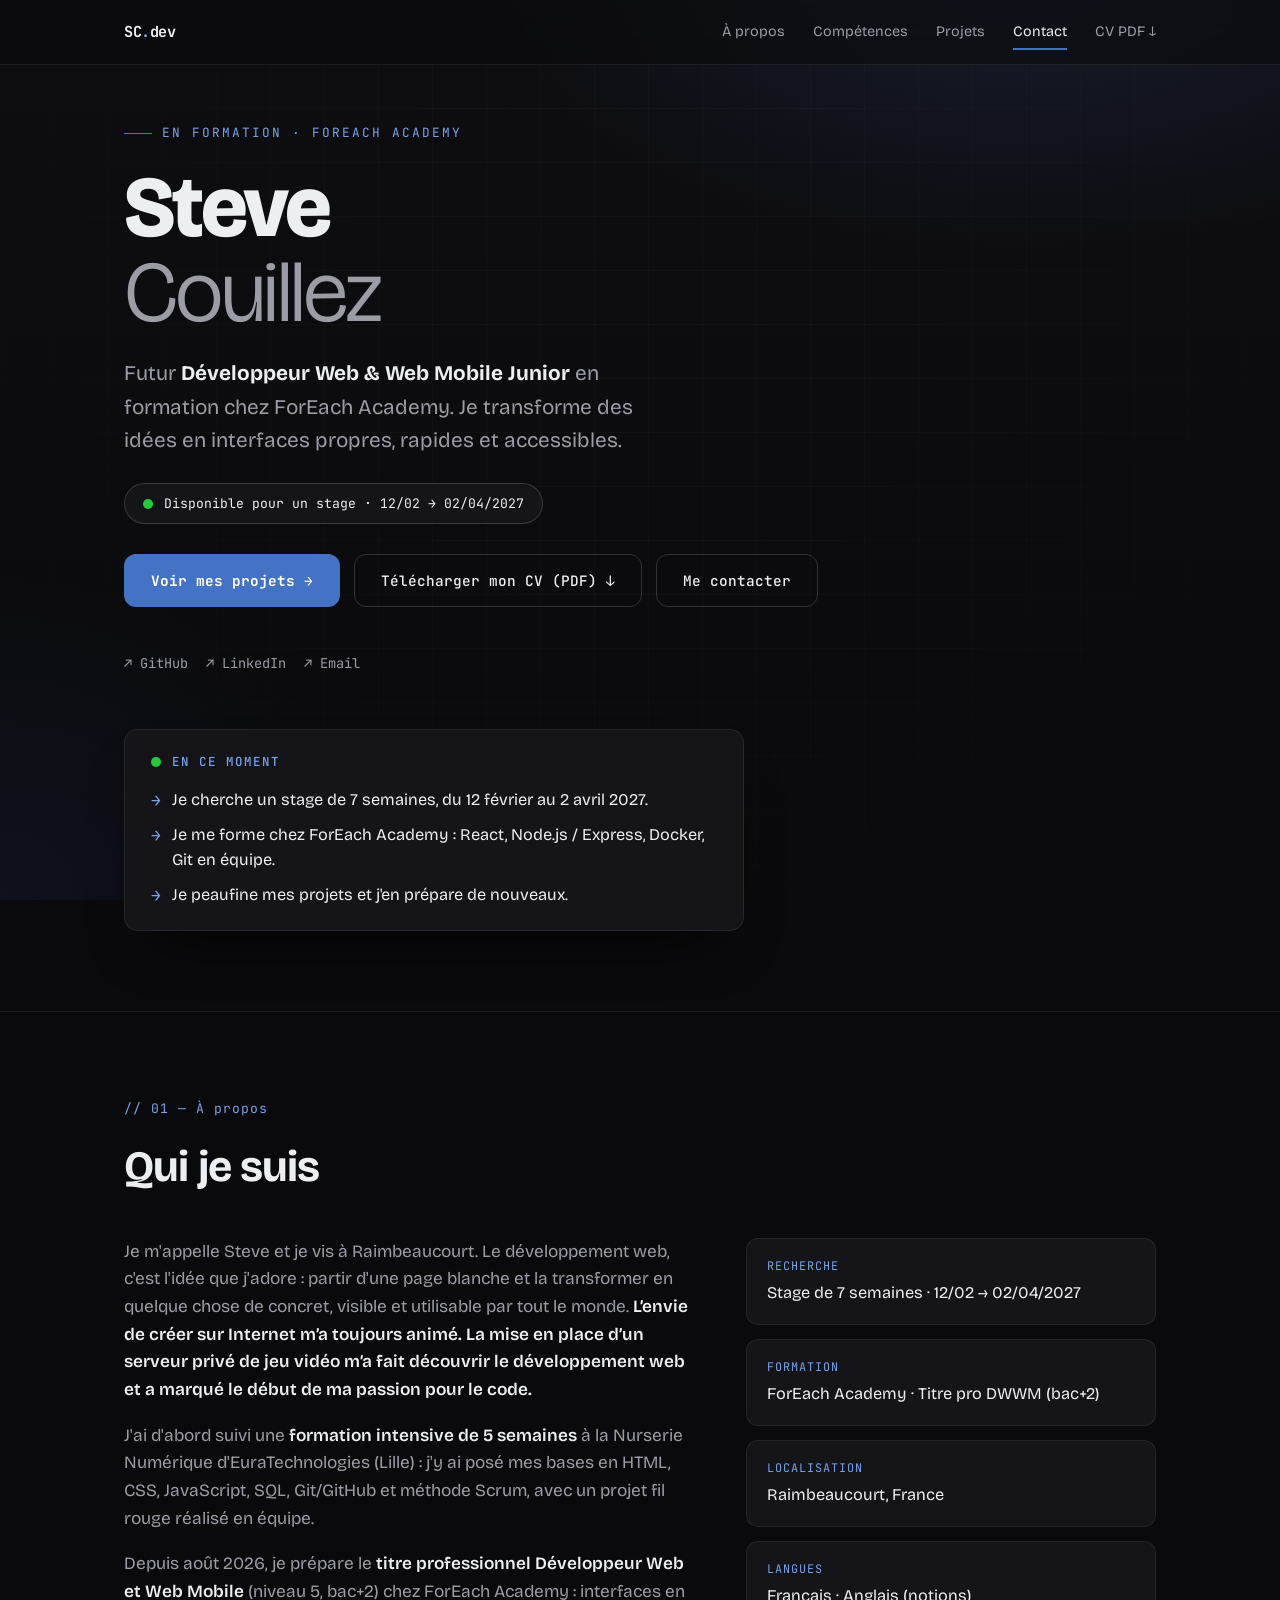
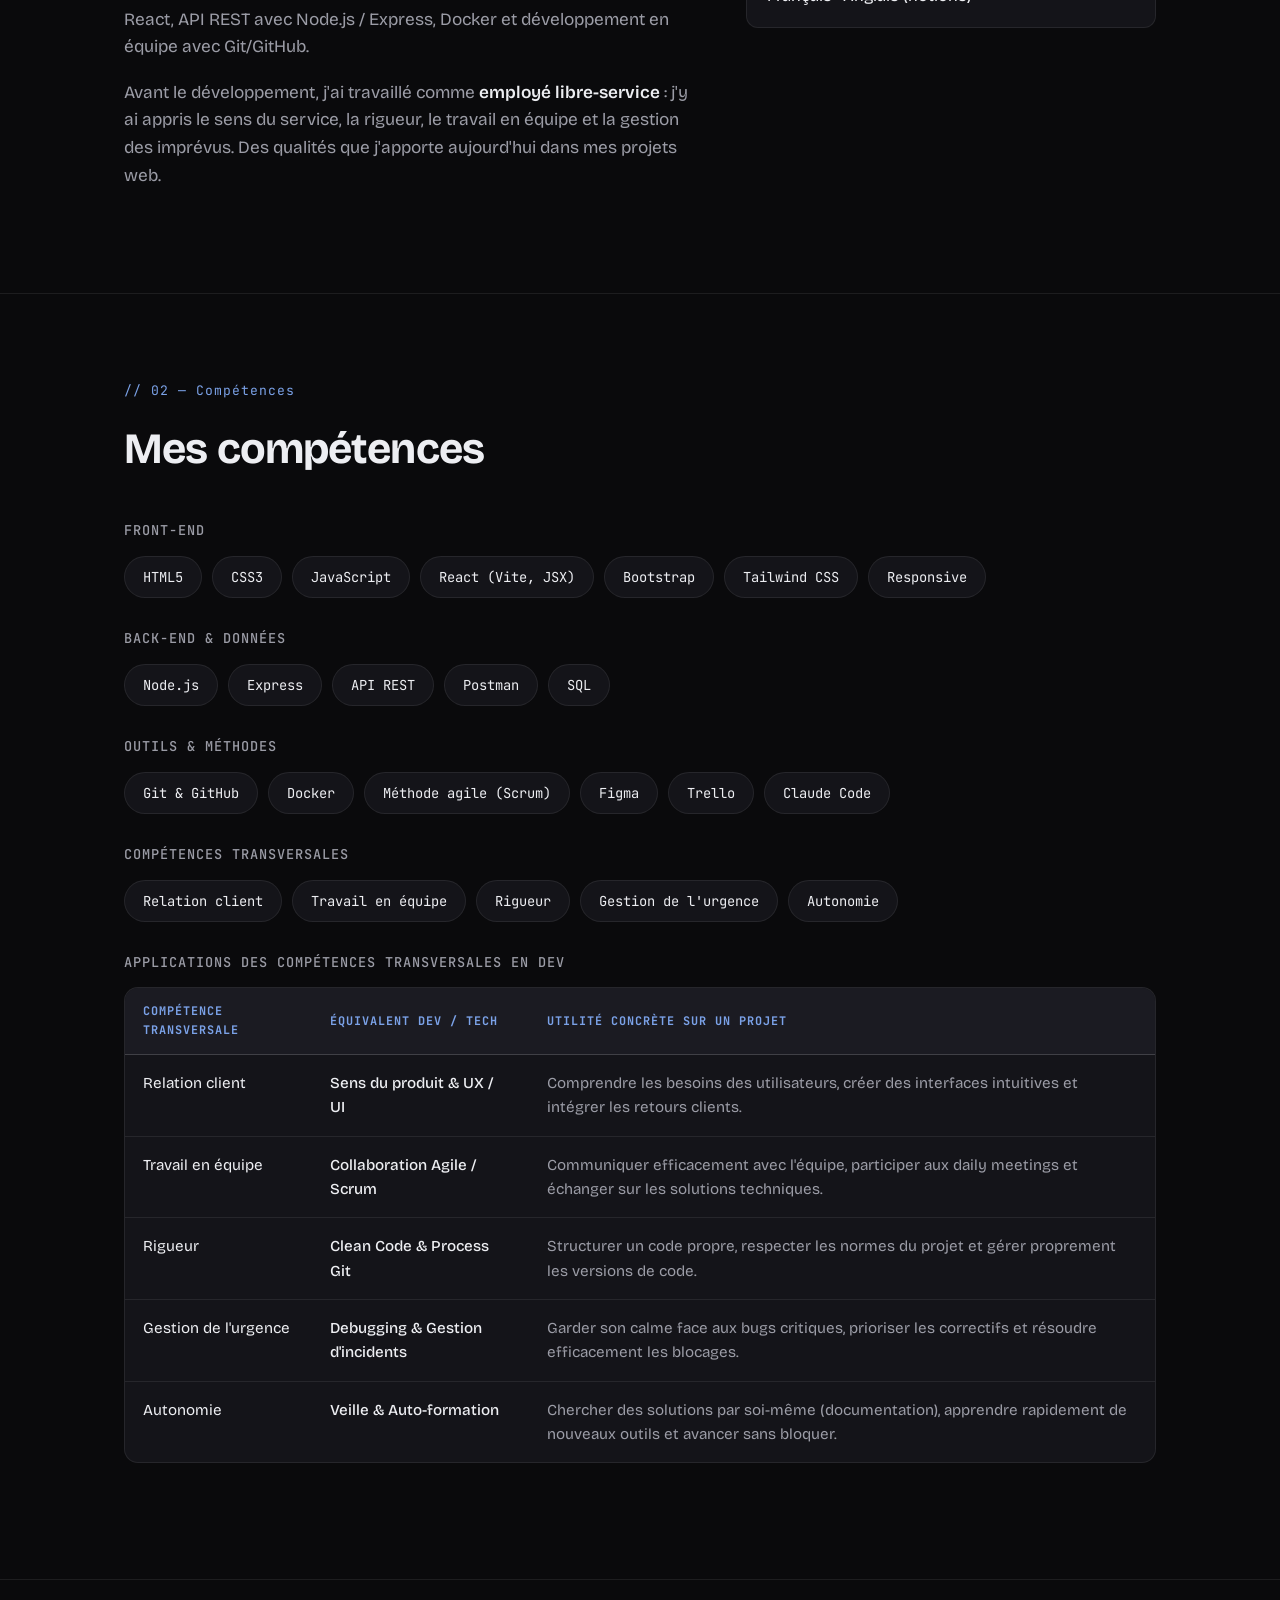
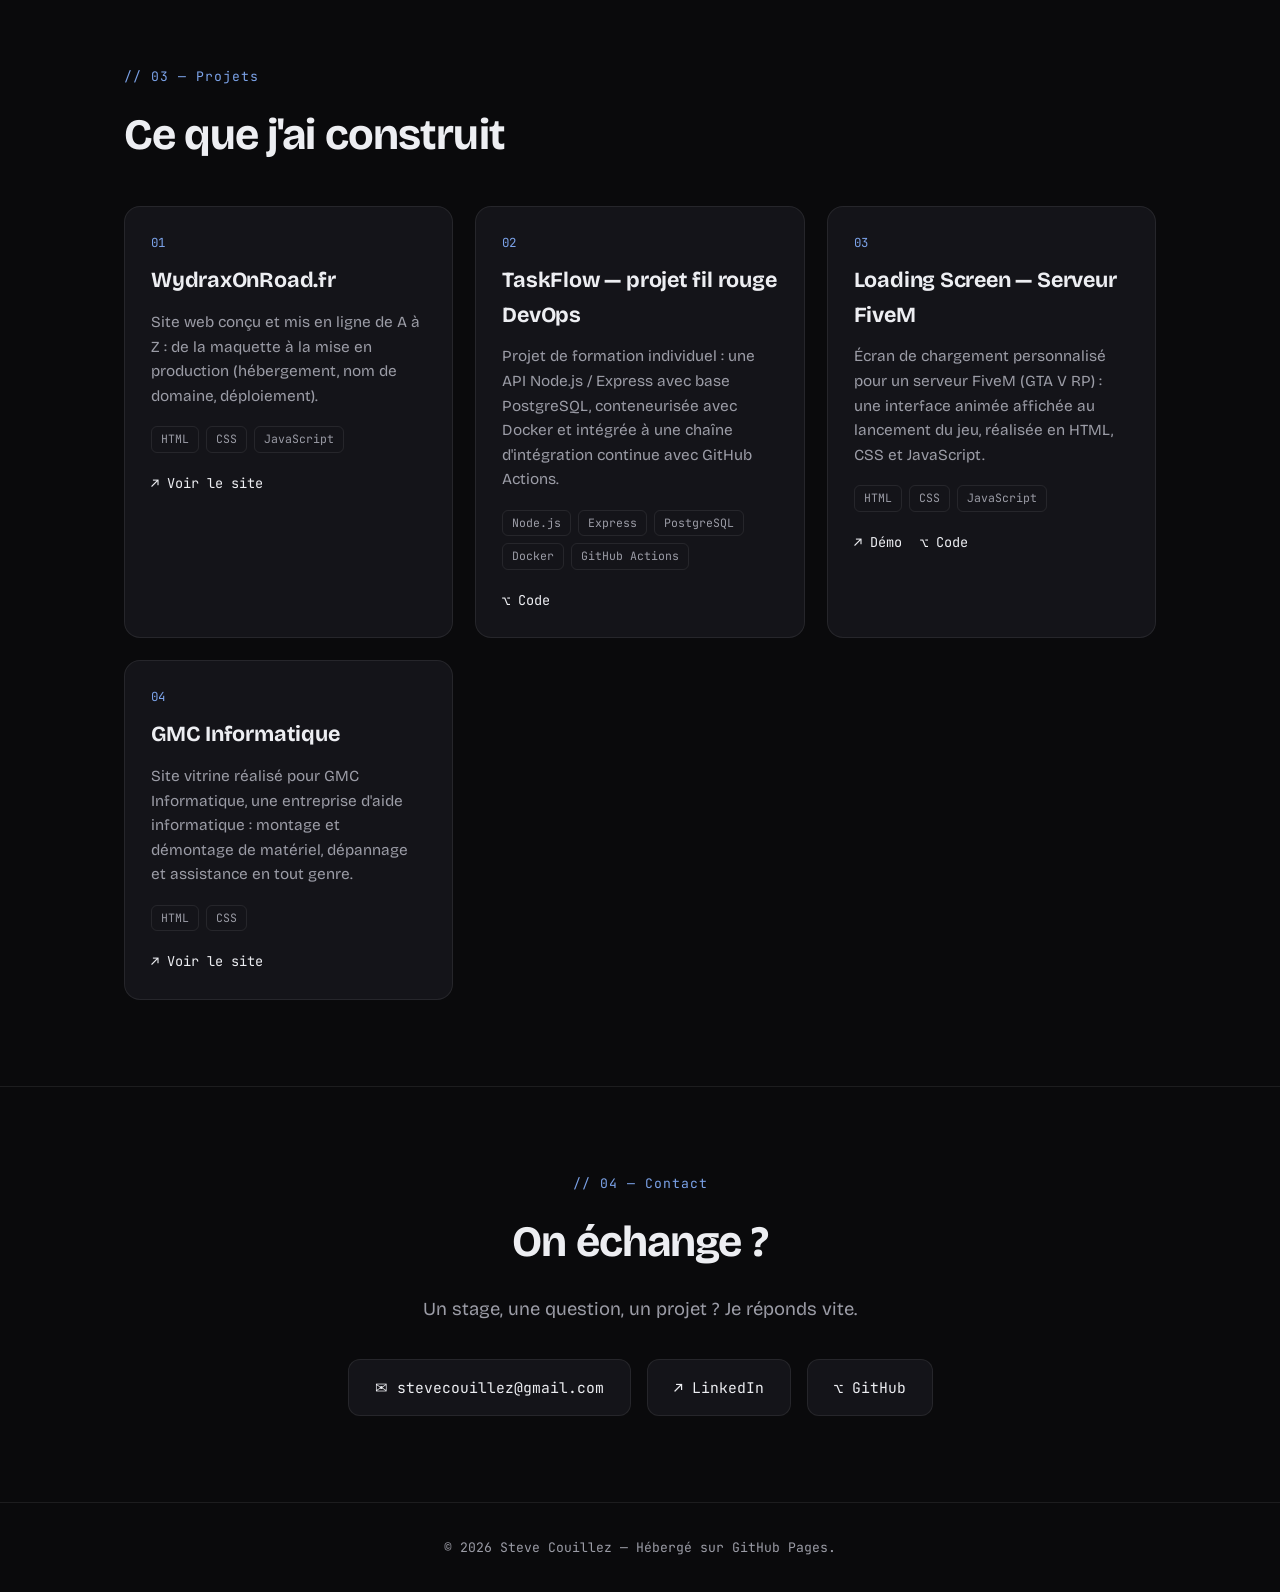
==== commit d30fafd4: "Revise index.html for updated content and styles Updated meta description and styles for better clar" ====
--- a/index.html
+++ b/index.html
@@ -10,19 +10,19 @@
   <meta charset="UTF-8" />
   <meta name="viewport" content="width=device-width, initial-scale=1.0" />
   <title>Steve Couillez — Développeur Web &amp; Web Mobile</title>
-  <meta name="description" content="CV en ligne de Steve Couillez, en formation Développeur Web & Web Mobile." />
+  <meta name="description" content="Portfolio de Steve Couillez, développeur web en formation (React, Node.js, Express, Docker). Recherche un stage de 7 semaines du 12/02 au 02/04/2027." />
 
   <!-- Couleur de l'onglet (mobile) + favicon -->
   <meta name="theme-color" content="#0a0a0c">
   <link rel="icon"
-    href="data:image/svg+xml;utf8,<svg xmlns='http://www.w3.org/2000/svg' viewBox='0 0 64 64'><rect width='64' height='64' rx='14' fill='%230a0a0c'/><text x='32' y='33' dy='.35em' font-family='Arial,sans-serif' font-size='30' font-weight='700' fill='%23d7ff3e' text-anchor='middle'>SC</text></svg>">
+    href="data:image/svg+xml;utf8,<svg xmlns='http://www.w3.org/2000/svg' viewBox='0 0 64 64'><rect width='64' height='64' rx='14' fill='%230a0a0c'/><text x='32' y='33' dy='.35em' font-family='Arial,sans-serif' font-size='30' font-weight='700' fill='%237BA2E8' text-anchor='middle'>SC</text></svg>">
 
   <!-- Open Graph & Twitter Card -->
   <meta property="og:type" content="website">
   <meta property="og:url" content="https://couillezsteve.github.io/">
   <meta property="og:title" content="Steve Couillez — Développeur Web &amp; Web Mobile">
   <meta property="og:description"
-    content="Portfolio de Steve Couillez : projets, compétences et CV, en route vers le titre Développeur Web & Web Mobile.">
+    content="Portfolio de Steve Couillez : projets, compétences et CV. Développeur web en formation, à la recherche d'un stage du 12/02 au 02/04/2027.">
   <meta property="og:image" content="https://couillezsteve.github.io/og.png">
   <meta name="twitter:card" content="summary_large_image">
 
@@ -42,23 +42,17 @@
       --border-strong: rgba(255, 255, 255, .16);
       --text: #edeef2;
       --muted: #9b9ca6;
-      --accent: #d7ff3e;
-      --accent-dim: rgba(215, 255, 62, .14);
+      --accent: #4472C4;
+      --accent-text: #7BA2E8;
+      --accent-dim: rgba(68, 114, 196, .16);
       --font-display: 'Bricolage Grotesque', sans-serif;
       --font-mono: 'JetBrains Mono', monospace;
       --maxw: 1080px;
     }
 
-    * {
-      margin: 0;
-      padding: 0;
-      box-sizing: border-box
-    }
-
-    html {
-      scroll-behavior: smooth;
-      scroll-padding-top: 90px
-    }
+    * { margin: 0; padding: 0; box-sizing: border-box }
+
+    html { scroll-behavior: smooth; scroll-padding-top: 90px }
 
     body {
       background: var(--bg);
@@ -76,7 +70,7 @@
       position: fixed;
       inset: 0;
       z-index: -2;
-      background: radial-gradient(900px 500px at 80% -5%, rgba(215, 255, 62, .10), transparent 60%), radial-gradient(700px 600px at 0% 100%, rgba(70, 120, 255, .07), transparent 55%), linear-gradient(var(--bg-2), var(--bg))
+      background: radial-gradient(900px 500px at 80% -5%, rgba(68, 114, 196, .16), transparent 60%), radial-gradient(700px 600px at 0% 100%, rgba(70, 120, 255, .07), transparent 55%), linear-gradient(var(--bg-2), var(--bg))
     }
 
     body::after {
@@ -90,21 +84,11 @@
       mask-image: radial-gradient(circle at 50% 35%, #000 30%, transparent 90%)
     }
 
-    ::selection {
-      background: var(--accent);
-      color: #000
-    }
-
-    a {
-      color: inherit;
-      text-decoration: none
-    }
-
-    .wrap {
-      max-width: var(--maxw);
-      margin: 0 auto;
-      padding: 0 24px
-    }
+    ::selection { background: var(--accent); color: #fff }
+
+    a { color: inherit; text-decoration: none }
+
+    .wrap { max-width: var(--maxw); margin: 0 auto; padding: 0 24px }
 
     header.nav {
       position: sticky;
@@ -115,40 +99,17 @@
       border-bottom: 1px solid var(--border)
     }
 
-    .nav-inner {
-      display: flex;
-      align-items: center;
-      justify-content: space-between;
-      height: 64px
-    }
-
-    .brand {
-      font-family: var(--font-mono);
-      font-weight: 700;
-      letter-spacing: -.5px;
-      font-size: .95rem
-    }
-
-    .brand .dot {
-      color: var(--accent)
-    }
-
-    .nav-links {
-      display: flex;
-      gap: 28px;
-      align-items: center
-    }
-
-    .nav-links a {
-      font-size: .9rem;
-      color: var(--muted);
-      transition: color .2s;
-      position: relative
-    }
-
-    .nav-links a:hover {
-      color: var(--text)
-    }
+    .nav-inner { display: flex; align-items: center; justify-content: space-between; height: 64px }
+
+    .brand { font-family: var(--font-mono); font-weight: 700; letter-spacing: -.5px; font-size: .95rem }
+
+    .brand .dot { color: var(--accent-text) }
+
+    .nav-links { display: flex; gap: 28px; align-items: center }
+
+    .nav-links a { font-size: .9rem; color: var(--muted); transition: color .2s; position: relative }
+
+    .nav-links a:hover { color: var(--text) }
 
     .nav-links a::after {
       content: "";
@@ -162,19 +123,11 @@
     }
 
     .nav-links a:hover::after,
-    .nav-links a.active::after {
-      width: 100%
-    }
-
-    .nav-links a.active {
-      color: var(--text)
-    }
-
-    :focus-visible {
-      outline: 2px solid var(--accent);
-      outline-offset: 3px;
-      border-radius: 4px
-    }
+    .nav-links a.active::after { width: 100% }
+
+    .nav-links a.active { color: var(--text) }
+
+    :focus-visible { outline: 2px solid var(--accent); outline-offset: 3px; border-radius: 4px }
 
     .burger {
       display: none;
@@ -187,14 +140,12 @@
       padding: 6px 4px
     }
 
-    .hero {
-      padding: clamp(28px, 4vw, 52px) 0 80px
-    }
+    .hero { padding: clamp(28px, 4vw, 52px) 0 80px }
 
     .eyebrow {
       font-family: var(--font-mono);
       font-size: .8rem;
-      color: var(--accent);
+      color: var(--accent-text);
       letter-spacing: 2px;
       text-transform: uppercase;
       margin-bottom: 22px;
@@ -203,12 +154,7 @@
       gap: 10px
     }
 
-    .eyebrow::before {
-      content: "";
-      width: 28px;
-      height: 1px;
-      background: var(--accent)
-    }
+    .eyebrow::before { content: ""; width: 28px; height: 1px; background: var(--accent) }
 
     .hero h1 {
       font-size: clamp(2.6rem, 8vw, 5.4rem);
@@ -218,24 +164,30 @@
       margin-bottom: 22px
     }
 
-    .hero h1 .line2 {
-      color: var(--muted);
-      font-weight: 300
-    }
+    .hero h1 .line2 { color: var(--muted); font-weight: 300 }
 
     .hero .lead {
       font-size: clamp(1.05rem, 2.4vw, 1.3rem);
       color: var(--muted);
       max-width: 560px;
-      margin-bottom: 36px
-    }
-
-    .hero-cta {
-      display: flex;
-      gap: 14px;
-      flex-wrap: wrap;
-      margin-bottom: 46px
-    }
+      margin-bottom: 26px
+    }
+
+    /* Pastille « disponible pour un stage » */
+    .status {
+      display: inline-flex;
+      align-items: center;
+      gap: 11px;
+      border: 1px solid var(--border-strong);
+      background: var(--surface);
+      border-radius: 999px;
+      padding: 9px 18px;
+      font-family: var(--font-mono);
+      font-size: .82rem;
+      margin-bottom: 30px
+    }
+
+    .hero-cta { display: flex; gap: 14px; flex-wrap: wrap; margin-bottom: 46px }
 
     .btn {
       font-family: var(--font-mono);
@@ -251,43 +203,19 @@
       gap: 10px
     }
 
-    .btn-primary {
-      background: var(--accent);
-      color: #000;
-      font-weight: 700
-    }
-
-    .btn-primary:hover {
-      transform: translateY(-2px);
-      box-shadow: 0 14px 30px rgba(215, 255, 62, .25)
-    }
-
-    .btn-ghost {
-      border-color: var(--border-strong);
-      color: var(--text)
-    }
-
-    .btn-ghost:hover {
-      border-color: var(--accent);
-      color: var(--accent)
-    }
-
-    .socials {
-      display: flex;
-      gap: 18px;
-      flex-wrap: wrap
-    }
-
-    .socials a {
-      color: var(--muted);
-      font-family: var(--font-mono);
-      font-size: .85rem;
-      transition: .2s
-    }
-
-    .socials a:hover {
-      color: var(--accent)
-    }
+    .btn-primary { background: var(--accent); color: #fff; font-weight: 700 }
+
+    .btn-primary:hover { transform: translateY(-2px); box-shadow: 0 14px 30px rgba(68, 114, 196, .40) }
+
+    .btn-ghost { border-color: var(--border-strong); color: var(--text) }
+
+    .btn-ghost:hover { border-color: var(--accent); color: var(--accent-text) }
+
+    .socials { display: flex; gap: 18px; flex-wrap: wrap }
+
+    .socials a { color: var(--muted); font-family: var(--font-mono); font-size: .85rem; transition: .2s }
+
+    .socials a:hover { color: var(--accent-text) }
 
     .now-card {
       margin-top: 54px;
@@ -299,33 +227,14 @@
       padding: 22px 26px
     }
 
-    .now-head {
-      display: flex;
-      align-items: center;
-      gap: 11px;
-      margin-bottom: 16px
-    }
-
-    .now-dot {
-      width: 10px;
-      height: 10px;
-      border-radius: 50%;
-      background: #28c840;
-      animation: pulse 2s infinite
-    }
+    .now-head { display: flex; align-items: center; gap: 11px; margin-bottom: 16px }
+
+    .now-dot { width: 10px; height: 10px; border-radius: 50%; background: #28c840; animation: pulse 2s infinite; flex: none }
 
     @keyframes pulse {
-      0% {
-        box-shadow: 0 0 0 0 rgba(40, 200, 64, .5)
-      }
-
-      70% {
-        box-shadow: 0 0 0 9px rgba(40, 200, 64, 0)
-      }
-
-      100% {
-        box-shadow: 0 0 0 0 rgba(40, 200, 64, 0)
-      }
+      0% { box-shadow: 0 0 0 0 rgba(40, 200, 64, .5) }
+      70% { box-shadow: 0 0 0 9px rgba(40, 200, 64, 0) }
+      100% { box-shadow: 0 0 0 0 rgba(40, 200, 64, 0) }
     }
 
     .now-head b {
@@ -334,113 +243,40 @@
       font-size: .78rem;
       letter-spacing: 2px;
       text-transform: uppercase;
-      color: var(--accent)
-    }
-
-    .now-card ul {
-      list-style: none;
-      display: flex;
-      flex-direction: column;
-      gap: 11px
-    }
-
-    .now-card li {
-      display: flex;
-      gap: 11px;
-      color: var(--text);
-      font-size: 1.02rem;
-      line-height: 1.5
-    }
-
-    .now-card li::before {
-      content: "→";
-      color: var(--accent);
-      flex: none;
-      font-family: var(--font-mono)
-    }
-
-    section {
-      padding: 86px 0;
-      border-top: 1px solid var(--border)
-    }
-
-    .sec-tag {
-      font-family: var(--font-mono);
-      color: var(--accent);
-      font-size: .82rem;
-      letter-spacing: 1px;
-      margin-bottom: 14px
-    }
-
-    .sec-title {
-      font-size: clamp(1.8rem, 4vw, 2.7rem);
-      font-weight: 700;
-      letter-spacing: -.02em;
-      margin-bottom: 36px
-    }
-
-    .about-grid {
-      display: grid;
-      grid-template-columns: 1.4fr 1fr;
-      gap: 48px;
-      align-items: start
-    }
-
-    .about-grid p {
-      color: var(--muted);
-      font-size: 1.08rem;
-      margin-bottom: 18px
-    }
-
-    .about-grid p strong {
-      color: var(--text);
-      font-weight: 600
-    }
-
-    .facts {
-      display: flex;
-      flex-direction: column;
-      gap: 14px
-    }
-
-    .fact {
-      border: 1px solid var(--border);
-      border-radius: 12px;
-      padding: 18px 20px;
-      background: var(--surface)
-    }
-
-    .fact .k {
-      font-family: var(--font-mono);
-      font-size: .74rem;
-      color: var(--accent);
-      letter-spacing: 1px;
-      text-transform: uppercase
-    }
-
-    .fact .v {
-      font-size: 1.02rem;
-      margin-top: 4px
-    }
-
-    .skill-block {
-      margin-bottom: 30px
-    }
-
-    .skill-block h3 {
-      font-family: var(--font-mono);
-      font-size: .85rem;
-      color: var(--muted);
-      font-weight: 500;
-      margin-bottom: 14px;
-      letter-spacing: 1px
-    }
-
-    .chips {
-      display: flex;
-      flex-wrap: wrap;
-      gap: 10px
-    }
+      color: var(--accent-text)
+    }
+
+    .now-card ul { list-style: none; display: flex; flex-direction: column; gap: 11px }
+
+    .now-card li { display: flex; gap: 11px; color: var(--text); font-size: 1.02rem; line-height: 1.5 }
+
+    .now-card li::before { content: "→"; color: var(--accent-text); flex: none; font-family: var(--font-mono) }
+
+    section { padding: 86px 0; border-top: 1px solid var(--border) }
+
+    .sec-tag { font-family: var(--font-mono); color: var(--accent-text); font-size: .82rem; letter-spacing: 1px; margin-bottom: 14px }
+
+    .sec-title { font-size: clamp(1.8rem, 4vw, 2.7rem); font-weight: 700; letter-spacing: -.02em; margin-bottom: 36px }
+
+    .about-grid { display: grid; grid-template-columns: 1.4fr 1fr; gap: 48px; align-items: start }
+
+    .about-grid p { color: var(--muted); font-size: 1.08rem; margin-bottom: 18px }
+
+    .about-grid p strong { color: var(--text); font-weight: 600 }
+
+    .facts { display: flex; flex-direction: column; gap: 14px }
+
+    .fact { border: 1px solid var(--border); border-radius: 12px; padding: 18px 20px; background: var(--surface) }
+
+    .fact .k { font-family: var(--font-mono); font-size: .74rem; color: var(--accent-text); letter-spacing: 1px; text-transform: uppercase }
+
+    .fact .v { font-size: 1.02rem; margin-top: 4px }
+
+    .skill-block { margin-bottom: 30px }
+
+    .skill-block h3 { font-family: var(--font-mono); font-size: .85rem; color: var(--muted); font-weight: 500; margin-bottom: 14px; letter-spacing: 1px }
+
+    .chips { display: flex; flex-wrap: wrap; gap: 10px }
 
     .chip {
       border: 1px solid var(--border);
@@ -453,75 +289,37 @@
       cursor: default
     }
 
-    .chip:hover {
-      border-color: var(--accent);
-      color: var(--accent);
-      transform: translateY(-2px)
-    }
-
-    .chip.learning {
-      border-style: dashed;
-      color: var(--muted)
-    }
-
-    .table-wrap {
-      overflow-x: auto;
-      border: 1px solid var(--border);
-      border-radius: 14px;
-      background: var(--surface)
-    }
-
-    .rome {
-      width: 100%;
-      min-width: 640px;
-      border-collapse: collapse;
-      font-size: .95rem
-    }
+    .chip:hover { border-color: var(--accent); color: var(--accent-text); transform: translateY(-2px) }
+
+    .chip.learning { border-style: dashed; color: var(--muted) }
+
+    .table-wrap { overflow-x: auto; border: 1px solid var(--border); border-radius: 14px; background: var(--surface) }
+
+    .rome { width: 100%; min-width: 640px; border-collapse: collapse; font-size: .95rem }
 
     .rome th {
       font-family: var(--font-mono);
       font-size: .74rem;
       letter-spacing: 1px;
       text-transform: uppercase;
-      color: var(--accent);
+      color: var(--accent-text);
       text-align: left;
       padding: 14px 18px;
       background: var(--surface-2);
       border-bottom: 1px solid var(--border-strong)
     }
 
-    .rome td {
-      padding: 16px 18px;
-      vertical-align: top;
-      color: var(--muted);
-      border-bottom: 1px solid var(--border)
-    }
-
-    .rome tr:last-child td {
-      border-bottom: 0
-    }
-
-    .rome td:first-child {
-      color: var(--text)
-    }
-
-    .rome td:nth-child(2) {
-      color: var(--text);
-      font-weight: 500
-    }
-
-    .rome-note {
-      font-family: var(--font-mono);
-      font-size: .78rem;
-      color: var(--muted);
-      margin-top: 12px
-    }
-
-    .projects {
-      display: grid;
-      grid-template-columns: repeat(auto-fit, minmax(min(100%, 300px), 1fr));
-      gap: 22px
-    }
+    .rome td { padding: 16px 18px; vertical-align: top; color: var(--muted); border-bottom: 1px solid var(--border) }
+
+    .rome tr:last-child td { border-bottom: 0 }
+
+    .rome td:first-child { color: var(--text) }
+
+    .rome td:nth-child(2) { color: var(--text); font-weight: 500 }
+
+    .rome-note { font-family: var(--font-mono); font-size: .78rem; color: var(--muted); margin-top: 12px }
+
+    .projects { display: grid; grid-template-columns: repeat(auto-fit, minmax(min(100%, 300px), 1fr)); gap: 22px }
 
     .card {
       border: 1px solid var(--border);
@@ -533,104 +331,37 @@
       overflow: hidden
     }
 
-    .card::before {
-      content: "";
-      position: absolute;
-      inset: 0;
-      background: var(--accent-dim);
-      opacity: 0;
-      transition: .25s
-    }
-
-    .card:hover {
-      transform: translateY(-5px);
-      border-color: var(--border-strong)
-    }
-
-    .card:hover::before {
-      opacity: 1
-    }
-
-    .card>* {
-      position: relative
-    }
-
-    .card .num {
-      font-family: var(--font-mono);
-      font-size: .78rem;
-      color: var(--accent)
-    }
-
-    .card h3 {
-      font-size: 1.35rem;
-      font-weight: 700;
-      margin: 10px 0 12px;
-      letter-spacing: -.01em
-    }
-
-    .card p {
-      color: var(--muted);
-      font-size: .96rem;
-      margin-bottom: 18px
-    }
-
-    .tags {
-      display: flex;
-      flex-wrap: wrap;
-      gap: 7px;
-      margin-bottom: 20px
-    }
-
-    .tags span {
-      font-family: var(--font-mono);
-      font-size: .72rem;
-      color: var(--muted);
-      border: 1px solid var(--border);
-      padding: 3px 9px;
-      border-radius: 6px
-    }
-
-    .card-links {
-      display: flex;
-      gap: 18px;
-      flex-wrap: wrap;
-      font-family: var(--font-mono);
-      font-size: .85rem
-    }
-
-    .card-links a {
-      color: var(--text);
-      transition: .2s;
-      display: inline-flex;
-      align-items: center;
-      gap: 6px
-    }
-
-    .card-links a:hover {
-      color: var(--accent)
-    }
-
-    .contact {
-      text-align: center
-    }
-
-    .contact .sec-title {
-      margin-bottom: 18px
-    }
-
-    .contact .lead {
-      color: var(--muted);
-      font-size: 1.15rem;
-      max-width: 520px;
-      margin: 0 auto 34px
-    }
-
-    .contact-grid {
-      display: flex;
-      gap: 16px;
-      justify-content: center;
-      flex-wrap: wrap
-    }
+    .card::before { content: ""; position: absolute; inset: 0; background: var(--accent-dim); opacity: 0; transition: .25s }
+
+    .card:hover { transform: translateY(-5px); border-color: var(--border-strong) }
+
+    .card:hover::before { opacity: 1 }
+
+    .card>* { position: relative }
+
+    .card .num { font-family: var(--font-mono); font-size: .78rem; color: var(--accent-text) }
+
+    .card h3 { font-size: 1.35rem; font-weight: 700; margin: 10px 0 12px; letter-spacing: -.01em }
+
+    .card p { color: var(--muted); font-size: .96rem; margin-bottom: 18px }
+
+    .tags { display: flex; flex-wrap: wrap; gap: 7px; margin-bottom: 20px }
+
+    .tags span { font-family: var(--font-mono); font-size: .72rem; color: var(--muted); border: 1px solid var(--border); padding: 3px 9px; border-radius: 6px }
+
+    .card-links { display: flex; gap: 18px; flex-wrap: wrap; font-family: var(--font-mono); font-size: .85rem }
+
+    .card-links a { color: var(--text); transition: .2s; display: inline-flex; align-items: center; gap: 6px }
+
+    .card-links a:hover { color: var(--accent-text) }
+
+    .contact { text-align: center }
+
+    .contact .sec-title { margin-bottom: 18px }
+
+    .contact .lead { color: var(--muted); font-size: 1.15rem; max-width: 520px; margin: 0 auto 34px }
+
+    .contact-grid { display: flex; gap: 16px; justify-content: center; flex-wrap: wrap }
 
     .contact-grid a {
       border: 1px solid var(--border);
@@ -643,11 +374,7 @@
       word-break: break-word
     }
 
-    .contact-grid a:hover {
-      border-color: var(--accent);
-      color: var(--accent);
-      transform: translateY(-3px)
-    }
+    .contact-grid a:hover { border-color: var(--accent); color: var(--accent-text); transform: translateY(-3px) }
 
     footer {
       border-top: 1px solid var(--border);
@@ -682,33 +409,16 @@
       transition: .25s
     }
 
-    .to-top.show {
-      opacity: 1;
-      pointer-events: auto;
-      transform: none
-    }
-
-    .to-top:hover {
-      border-color: var(--accent);
-      color: var(--accent);
-      transform: translateY(-2px)
-    }
-
-    .reveal {
-      opacity: 0;
-      transform: translateY(28px);
-      transition: opacity .7s ease, transform .7s ease
-    }
-
-    .reveal.in {
-      opacity: 1;
-      transform: none
-    }
+    .to-top.show { opacity: 1; pointer-events: auto; transform: none }
+
+    .to-top:hover { border-color: var(--accent); color: var(--accent-text); transform: translateY(-2px) }
+
+    .reveal { opacity: 0; transform: translateY(28px); transition: opacity .7s ease, transform .7s ease }
+
+    .reveal.in { opacity: 1; transform: none }
 
     @media(max-width:760px) {
-      .burger {
-        display: block
-      }
+      .burger { display: block }
 
       .nav-links {
         display: none;
@@ -725,100 +435,51 @@
         padding: 4px 24px 14px
       }
 
-      .nav-links.open {
-        display: flex
-      }
-
-      .nav-links a {
-        padding: 15px 2px;
-        font-size: 1rem;
-        color: var(--text);
-        border-bottom: 1px solid var(--border)
-      }
-
-      .nav-links a:last-child {
-        border-bottom: 0
-      }
-
-      .nav-links a::after {
-        display: none
-      }
-
-      .hero {
-        padding: 34px 0 50px
-      }
-
-      .hero h1 {
-        font-size: clamp(2.4rem, 13vw, 3.4rem)
-      }
-
-      .now-card {
-        margin-top: 38px
-      }
-
-      section {
-        padding: 60px 0
-      }
-
-      .about-grid {
-        grid-template-columns: 1fr;
-        gap: 30px
-      }
-
-      .sec-title {
-        margin-bottom: 28px
-      }
+      .nav-links.open { display: flex }
+
+      .nav-links a { padding: 15px 2px; font-size: 1rem; color: var(--text); border-bottom: 1px solid var(--border) }
+
+      .nav-links a:last-child { border-bottom: 0 }
+
+      .nav-links a::after { display: none }
+
+      .hero { padding: 34px 0 50px }
+
+      .hero h1 { font-size: clamp(2.4rem, 13vw, 3.4rem) }
+
+      .now-card { margin-top: 38px }
+
+      section { padding: 60px 0 }
+
+      .about-grid { grid-template-columns: 1fr; gap: 30px }
+
+      .sec-title { margin-bottom: 28px }
     }
 
     @media(max-width:430px) {
-      .wrap {
-        padding: 0 18px
-      }
-
-      .hero-cta {
-        gap: 10px
-      }
-
-      .hero-cta .btn {
-        flex: 1 1 auto;
-        justify-content: center
-      }
-
-      .btn {
-        padding: 13px 18px;
-        font-size: .85rem
-      }
-
-      .card {
-        padding: 22px
-      }
-
-      .contact-grid {
-        flex-direction: column
-      }
-
-      .contact-grid a {
-        text-align: center
-      }
-
-      .to-top {
-        right: 14px;
-        bottom: 14px;
-        width: 44px;
-        height: 44px
-      }
+      .wrap { padding: 0 18px }
+
+      .hero-cta { gap: 10px }
+
+      .hero-cta .btn { flex: 1 1 auto; justify-content: center }
+
+      .btn { padding: 13px 18px; font-size: .85rem }
+
+      .status { font-size: .76rem; padding: 9px 14px }
+
+      .card { padding: 22px }
+
+      .contact-grid { flex-direction: column }
+
+      .contact-grid a { text-align: center }
+
+      .to-top { right: 14px; bottom: 14px; width: 44px; height: 44px }
     }
 
     @media(prefers-reduced-motion:reduce) {
-      * {
-        animation: none !important;
-        transition: none !important
-      }
-
-      .reveal {
-        opacity: 1;
-        transform: none
-      }
+      * { animation: none !important; transition: none !important }
+
+      .reveal { opacity: 1; transform: none }
     }
   </style>
 
@@ -853,6 +514,10 @@
           en formation chez ForEach Academy. Je transforme des idées en interfaces propres,
           rapides et accessibles.
         </p>
+        <div class="status reveal">
+          <span class="now-dot"></span>
+          Disponible pour un stage · 12/02 → 02/04/2027
+        </div>
         <div class="hero-cta reveal">
           <a href="#projets" class="btn btn-primary">Voir mes projets →</a>
           <a href="cv-steve-couillez.pdf" download class="btn btn-ghost">Télécharger mon CV (PDF) ↓</a>
@@ -860,6 +525,7 @@
         </div>
         <div class="socials reveal">
           <a href="https://github.com/CouillezSteve" target="_blank" rel="noopener">↗ GitHub</a>
+          <a href="https://www.linkedin.com/in/steve-couillez-91457b308/" target="_blank" rel="noopener">↗ LinkedIn</a>
           <a href="mailto:stevecouillez@gmail.com">↗ Email</a>
         </div>
 
@@ -867,8 +533,8 @@
         <div class="now-card reveal">
           <div class="now-head"><span class="now-dot"></span><b>En ce moment</b></div>
           <ul>
-            <li>Je suis actuellement en formation chez ForEach Academy.</li>
-            <li>Je code tous les jours pour monter en niveau.</li>
+            <li>Je cherche un stage de 7 semaines, du 12 février au 2 avril 2027.</li>
+            <li>Je me forme chez ForEach Academy : React, Node.js / Express, Docker, Git en équipe.</li>
             <li>Je peaufine mes projets et j'en prépare de nouveaux.</li>
           </ul>
         </div>
@@ -890,10 +556,14 @@
                 m’a fait découvrir le développement web et a marqué le début de ma passion pour le code.</strong>
             </p>
             <p>
-              J'ai suivi une <strong>première formation intensive de 5 semaines</strong> en
-              développement web : j'y ai posé mes bases — structurer une page en HTML, la mettre
-              en forme en CSS et la rendre vivante avec JavaScript. Depuis, je multiplie les
-              projets pour progresser concrètement.
+              J'ai d'abord suivi une <strong>formation intensive de 5 semaines</strong> à la
+              Nurserie Numérique d'EuraTechnologies (Lille) : j'y ai posé mes bases en HTML, CSS,
+              JavaScript, SQL, Git/GitHub et méthode Scrum, avec un projet fil rouge réalisé en équipe.
+            </p>
+            <p>
+              Depuis août 2026, je prépare le <strong>titre professionnel Développeur Web et Web
+                Mobile</strong> (niveau 5, bac+2) chez ForEach Academy : interfaces en React,
+              API REST avec Node.js / Express, Docker et développement en équipe avec Git/GitHub.
             </p>
             <p>
               Avant le développement, j'ai travaillé comme <strong>employé libre-service</strong> :
@@ -903,16 +573,16 @@
           </div>
           <div class="facts reveal">
             <div class="fact">
-              <div class="k">Localisation</div>
-              <div class="v">Raimbeaucourt, France</div>
+              <div class="k">Recherche</div>
+              <div class="v">Stage de 7 semaines · 12/02 → 02/04/2027</div>
             </div>
             <div class="fact">
               <div class="k">Formation</div>
-              <div class="v">ForEach Academy</div>
+              <div class="v">ForEach Academy · Titre pro DWWM (bac+2)</div>
             </div>
             <div class="fact">
-              <div class="k">Objectif</div>
-              <div class="v">Développeur Web &amp; Web Mobile</div>
+              <div class="k">Localisation</div>
+              <div class="v">Raimbeaucourt, France</div>
             </div>
             <div class="fact">
               <div class="k">Langues</div>
@@ -930,27 +600,38 @@
         <h2 class="sec-title reveal">Mes compétences</h2>
 
         <div class="skill-block reveal">
-          <h3>DÉVELOPPEMENT &amp; OUTILS</h3>
+          <h3>FRONT-END</h3>
           <div class="chips">
             <span class="chip">HTML5</span>
             <span class="chip">CSS3</span>
             <span class="chip">JavaScript</span>
+            <span class="chip">React (Vite, JSX)</span>
             <span class="chip">Bootstrap</span>
             <span class="chip">Tailwind CSS</span>
-            <span class="chip">Bases SQL</span>
+            <span class="chip">Responsive</span>
+          </div>
+        </div>
+
+        <div class="skill-block reveal">
+          <h3>BACK-END &amp; DONNÉES</h3>
+          <div class="chips">
+            <span class="chip">Node.js</span>
+            <span class="chip">Express</span>
+            <span class="chip">API REST</span>
+            <span class="chip">Postman</span>
+            <span class="chip">SQL</span>
+          </div>
+        </div>
+
+        <div class="skill-block reveal">
+          <h3>OUTILS &amp; MÉTHODES</h3>
+          <div class="chips">
             <span class="chip">Git &amp; GitHub</span>
+            <span class="chip">Docker</span>
             <span class="chip">Méthode agile (Scrum)</span>
             <span class="chip">Figma</span>
-          </div>
-        </div>
-
-        <div class="skill-block reveal">
-          <h3>EN APPRENTISSAGE</h3>
-          <div class="chips">
-            <span class="chip learning">React</span>
-            <span class="chip learning">PHP</span>
-            <span class="chip learning">SQL</span>
-            <span class="chip learning">API REST</span>
+            <span class="chip">Trello</span>
+            <span class="chip">Claude Code</span>
           </div>
         </div>
 
@@ -1038,6 +719,19 @@
 
           <article class="card reveal">
             <div class="num">02</div>
+            <h3>TaskFlow — projet fil rouge DevOps</h3>
+            <p>
+              Projet de formation individuel : une API Node.js / Express avec base PostgreSQL,
+              conteneurisée avec Docker et intégrée à une chaîne d'intégration continue avec GitHub Actions.
+            </p>
+            <div class="tags"><span>Node.js</span><span>Express</span><span>PostgreSQL</span><span>Docker</span><span>GitHub Actions</span></div>
+            <div class="card-links">
+              <a href="https://github.com/CouillezSteve/taskflow" target="_blank" rel="noopener">⌥ Code</a>
+            </div>
+          </article>
+
+          <article class="card reveal">
+            <div class="num">03</div>
             <h3>Loading Screen — Serveur FiveM</h3>
             <p>
               Écran de chargement personnalisé pour un serveur FiveM (GTA&nbsp;V RP) : une
@@ -1052,7 +746,7 @@
           </article>
 
           <article class="card reveal">
-            <div class="num">03</div>
+            <div class="num">04</div>
             <h3>GMC Informatique</h3>
             <p>
               Site vitrine réalisé pour GMC Informatique, une entreprise d'aide informatique :
@@ -1074,9 +768,10 @@
       <div class="wrap">
         <div class="sec-tag reveal">// 04 — Contact</div>
         <h2 class="sec-title reveal">On échange&nbsp;?</h2>
-        <p class="lead reveal">Une formation, une question, un projet&nbsp;? Je réponds vite.</p>
+        <p class="lead reveal">Un stage, une question, un projet&nbsp;? Je réponds vite.</p>
         <div class="contact-grid reveal">
           <a href="mailto:stevecouillez@gmail.com">✉ stevecouillez@gmail.com</a>
+          <a href="https://www.linkedin.com/in/steve-couillez-91457b308/" target="_blank" rel="noopener">↗ LinkedIn</a>
           <a href="https://github.com/CouillezSteve" target="_blank" rel="noopener">⌥ GitHub</a>
         </div>
       </div>
